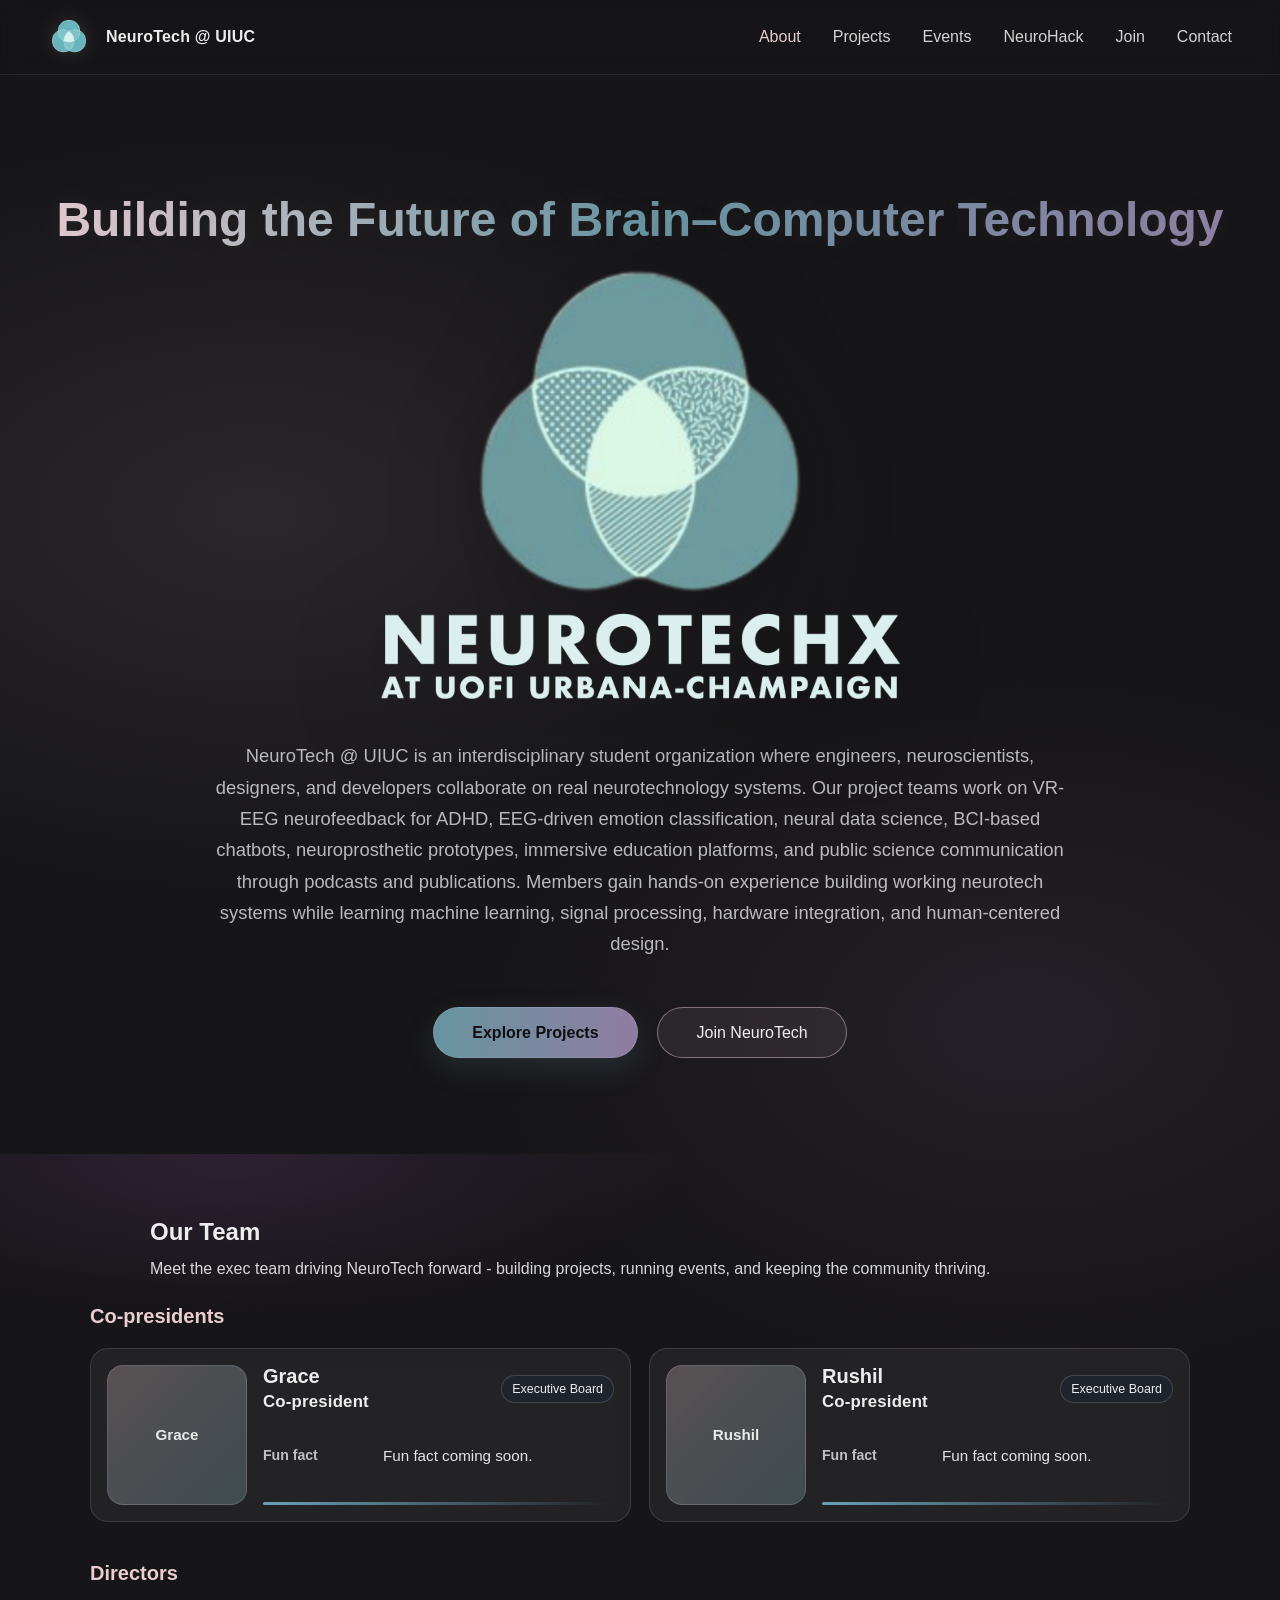
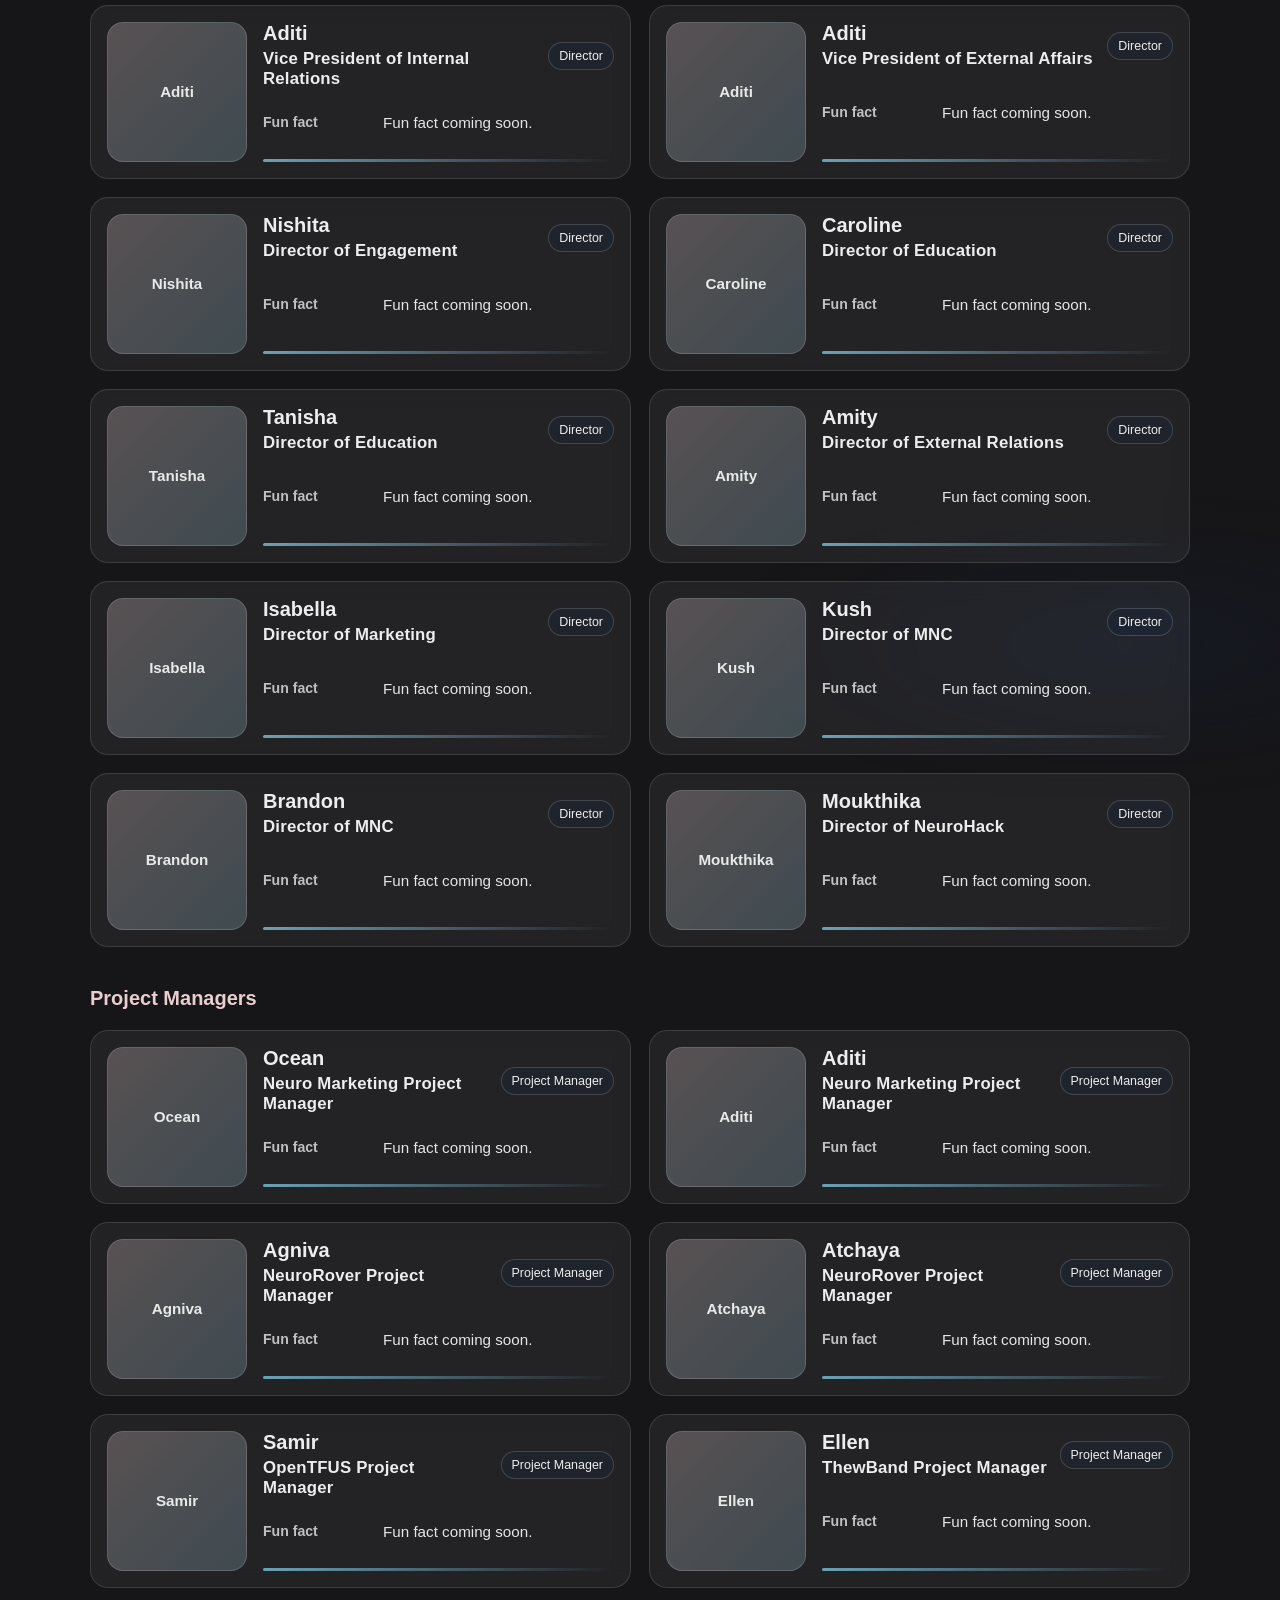
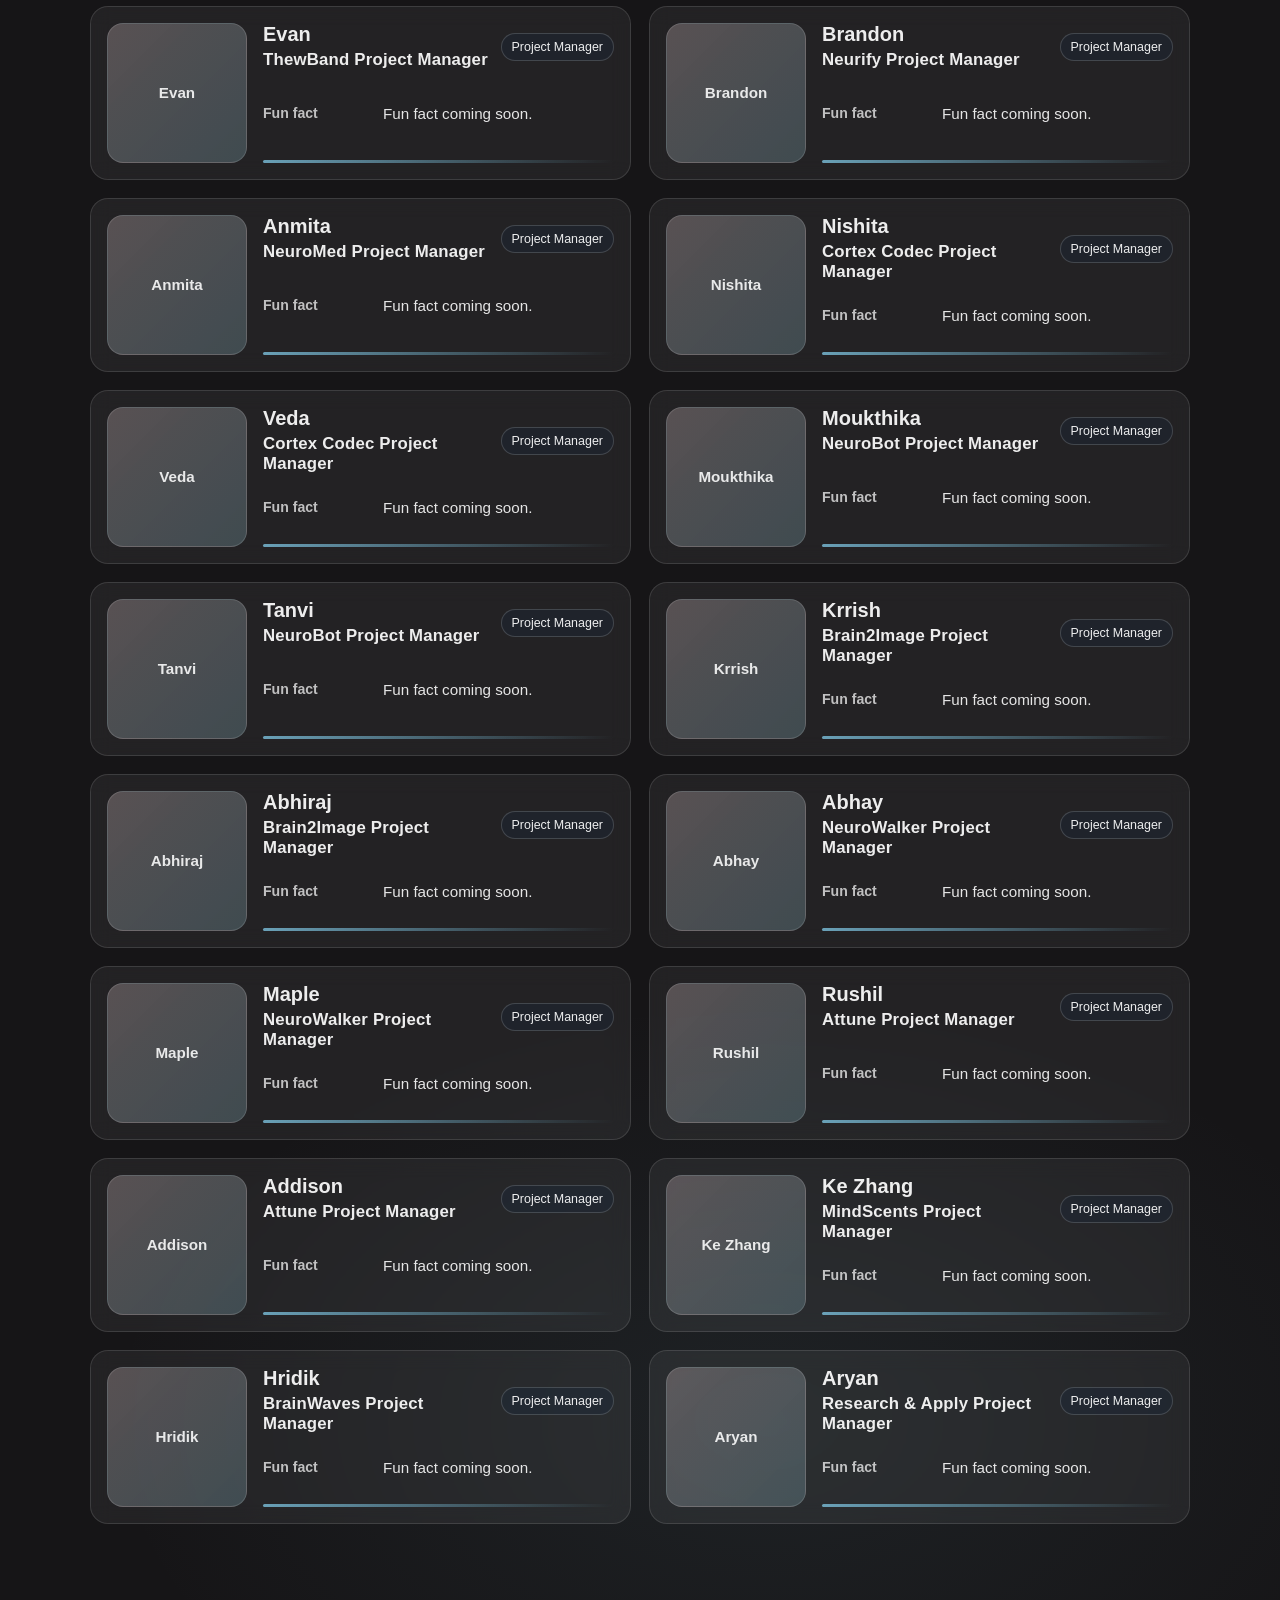
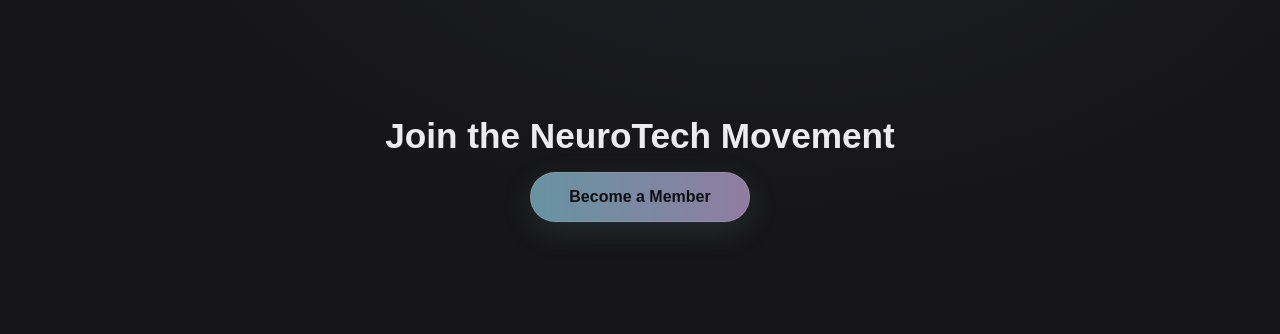
==== index.html @ f49595b4 "update website exec page and projects page" ====
<!DOCTYPE html>
<html lang="en">
<head>
  <meta charset="UTF-8">
  <title>NeuroTech UIUC</title>
  <meta name="viewport" content="width=device-width, initial-scale=1.0">
  <link rel="icon" href="assets/favicon.ico">
  <link rel="stylesheet" href="styles.css">
</head>

<body>

<!-- NAVBAR -->
<nav class="navbar">
  <div class="nav-left">
    <img src="assets/logo.png" class="logo" alt="NeuroTech Logo">
    <span class="nav-title">NeuroTech @ UIUC</span>
  </div>

  <ul class="nav-links">
    <li><a href="index.html" style="color:#ff552e;">About</a></li>
    <li><a href="projects.html">Projects</a></li>
    <li><a href="events.html">Events</a></li>
    <li><a href="mnc.html">NeuroHack</a></li>
    <li><a href="join.html">Join</a></li>
    <li><a href="contact.html">Contact</a></li>
  </ul>
</nav>

<main class="homepage">

  <!-- HERO -->
  <section class="hero-about">
    <h1>Building the Future of Brain–Computer Technology</h1>
    <img
      src="assets/neurotechx-logo-name.png"
      alt="NeuroTechX at UIUC Urbana-Champaign logo"
      class="hero-club-logo"
    >
    <div class="who-text wide">
      <p>
        NeuroTech @ UIUC is an interdisciplinary student organization where engineers, neuroscientists, designers, and
        developers collaborate on real neurotechnology systems. Our project teams work on VR-EEG neurofeedback for ADHD,
        EEG-driven emotion classification, neural data science, BCI-based chatbots, neuroprosthetic prototypes, immersive
        education platforms, and public science communication through podcasts and publications. Members gain hands-on
        experience building working neurotech systems while learning machine learning, signal processing, hardware
        integration, and human-centered design.
      </p>
    </div>
    <div class="hero-buttons">
      <a href="projects.html" class="btn-primary">Explore Projects</a>
      <a href="join.html" class="btn-outline">Join NeuroTech</a>
    </div>
  </section>


  <!-- OUR TEAM -->
  <section class="our-team" id="team">
    <div class="section-head">
      <h2>Our Team</h2>
      <p>
        Meet the exec team driving NeuroTech forward - building projects, running events, and keeping the community thriving.
      </p>
    </div>

    <div class="team-grid">
      <h3 class="team-group-title">Co-presidents</h3>

      <article class="team-card">
        <div class="team-photo team-photo--placeholder" aria-label="Grace photo placeholder"><span>Grace</span></div>
        <div class="team-info">
          <div class="team-top">
            <div>
              <p class="team-name">Grace</p>
              <h3 class="team-role">Co-president</h3>
            </div>
            <span class="team-badge">Executive Board</span>
          </div>
          <div class="team-meta">
            <div class="meta-row">
              <span class="meta-label">Fun fact</span>
              <span class="meta-value">Fun fact coming soon.</span>
            </div>
          </div>
          <div class="team-accent-line"></div>
        </div>
      </article>

      <article class="team-card">
        <div class="team-photo team-photo--placeholder" aria-label="Rushil photo placeholder"><span>Rushil</span></div>
        <div class="team-info">
          <div class="team-top">
            <div>
              <p class="team-name">Rushil</p>
              <h3 class="team-role">Co-president</h3>
            </div>
            <span class="team-badge">Executive Board</span>
          </div>
          <div class="team-meta">
            <div class="meta-row">
              <span class="meta-label">Fun fact</span>
              <span class="meta-value">Fun fact coming soon.</span>
            </div>
          </div>
          <div class="team-accent-line"></div>
        </div>
      </article>

      <h3 class="team-group-title">Directors</h3>

      <article class="team-card">
        <div class="team-photo team-photo--placeholder" aria-label="Aditi photo placeholder"><span>Aditi</span></div>
        <div class="team-info">
          <div class="team-top">
            <div>
              <p class="team-name">Aditi</p>
              <h3 class="team-role">Vice President of Internal Relations</h3>
            </div>
            <span class="team-badge">Director</span>
          </div>
          <div class="team-meta">
            <div class="meta-row">
              <span class="meta-label">Fun fact</span>
              <span class="meta-value">Fun fact coming soon.</span>
            </div>
          </div>
          <div class="team-accent-line"></div>
        </div>
      </article>

      <article class="team-card">
        <div class="team-photo team-photo--placeholder" aria-label="Aditi photo placeholder"><span>Aditi</span></div>
        <div class="team-info">
          <div class="team-top">
            <div>
              <p class="team-name">Aditi</p>
              <h3 class="team-role">Vice President of External Affairs</h3>
            </div>
            <span class="team-badge">Director</span>
          </div>
          <div class="team-meta">
            <div class="meta-row">
              <span class="meta-label">Fun fact</span>
              <span class="meta-value">Fun fact coming soon.</span>
            </div>
          </div>
          <div class="team-accent-line"></div>
        </div>
      </article>

      <article class="team-card">
        <div class="team-photo team-photo--placeholder" aria-label="Nishita photo placeholder"><span>Nishita</span></div>
        <div class="team-info">
          <div class="team-top">
            <div>
              <p class="team-name">Nishita</p>
              <h3 class="team-role">Director of Engagement</h3>
            </div>
            <span class="team-badge">Director</span>
          </div>
          <div class="team-meta">
            <div class="meta-row">
              <span class="meta-label">Fun fact</span>
              <span class="meta-value">Fun fact coming soon.</span>
            </div>
          </div>
          <div class="team-accent-line"></div>
        </div>
      </article>

      <article class="team-card">
        <div class="team-photo team-photo--placeholder" aria-label="Caroline photo placeholder"><span>Caroline</span></div>
        <div class="team-info">
          <div class="team-top">
            <div>
              <p class="team-name">Caroline</p>
              <h3 class="team-role">Director of Education</h3>
            </div>
            <span class="team-badge">Director</span>
          </div>
          <div class="team-meta">
            <div class="meta-row">
              <span class="meta-label">Fun fact</span>
              <span class="meta-value">Fun fact coming soon.</span>
            </div>
          </div>
          <div class="team-accent-line"></div>
        </div>
      </article>

      <article class="team-card">
        <div class="team-photo team-photo--placeholder" aria-label="Tanisha photo placeholder"><span>Tanisha</span></div>
        <div class="team-info">
          <div class="team-top">
            <div>
              <p class="team-name">Tanisha</p>
              <h3 class="team-role">Director of Education</h3>
            </div>
            <span class="team-badge">Director</span>
          </div>
          <div class="team-meta">
            <div class="meta-row">
              <span class="meta-label">Fun fact</span>
              <span class="meta-value">Fun fact coming soon.</span>
            </div>
          </div>
          <div class="team-accent-line"></div>
        </div>
      </article>

      <article class="team-card">
        <div class="team-photo team-photo--placeholder" aria-label="Amity photo placeholder"><span>Amity</span></div>
        <div class="team-info">
          <div class="team-top">
            <div>
              <p class="team-name">Amity</p>
              <h3 class="team-role">Director of External Relations</h3>
            </div>
            <span class="team-badge">Director</span>
          </div>
          <div class="team-meta">
            <div class="meta-row">
              <span class="meta-label">Fun fact</span>
              <span class="meta-value">Fun fact coming soon.</span>
            </div>
          </div>
          <div class="team-accent-line"></div>
        </div>
      </article>

      <article class="team-card">
        <div class="team-photo team-photo--placeholder" aria-label="Isabella photo placeholder"><span>Isabella</span></div>
        <div class="team-info">
          <div class="team-top">
            <div>
              <p class="team-name">Isabella</p>
              <h3 class="team-role">Director of Marketing</h3>
            </div>
            <span class="team-badge">Director</span>
          </div>
          <div class="team-meta">
            <div class="meta-row">
              <span class="meta-label">Fun fact</span>
              <span class="meta-value">Fun fact coming soon.</span>
            </div>
          </div>
          <div class="team-accent-line"></div>
        </div>
      </article>

      <article class="team-card">
        <div class="team-photo team-photo--placeholder" aria-label="Kush photo placeholder"><span>Kush</span></div>
        <div class="team-info">
          <div class="team-top">
            <div>
              <p class="team-name">Kush</p>
              <h3 class="team-role">Director of MNC</h3>
            </div>
            <span class="team-badge">Director</span>
          </div>
          <div class="team-meta">
            <div class="meta-row">
              <span class="meta-label">Fun fact</span>
              <span class="meta-value">Fun fact coming soon.</span>
            </div>
          </div>
          <div class="team-accent-line"></div>
        </div>
      </article>

      <article class="team-card">
        <div class="team-photo team-photo--placeholder" aria-label="Brandon photo placeholder"><span>Brandon</span></div>
        <div class="team-info">
          <div class="team-top">
            <div>
              <p class="team-name">Brandon</p>
              <h3 class="team-role">Director of MNC</h3>
            </div>
            <span class="team-badge">Director</span>
          </div>
          <div class="team-meta">
            <div class="meta-row">
              <span class="meta-label">Fun fact</span>
              <span class="meta-value">Fun fact coming soon.</span>
            </div>
          </div>
          <div class="team-accent-line"></div>
        </div>
      </article>

      <article class="team-card">
        <div class="team-photo team-photo--placeholder" aria-label="Moukthika photo placeholder"><span>Moukthika</span></div>
        <div class="team-info">
          <div class="team-top">
            <div>
              <p class="team-name">Moukthika</p>
              <h3 class="team-role">Director of NeuroHack</h3>
            </div>
            <span class="team-badge">Director</span>
          </div>
          <div class="team-meta">
            <div class="meta-row">
              <span class="meta-label">Fun fact</span>
              <span class="meta-value">Fun fact coming soon.</span>
            </div>
          </div>
          <div class="team-accent-line"></div>
        </div>
      </article>

      <h3 class="team-group-title">Project Managers</h3>

      <article class="team-card">
        <div class="team-photo team-photo--placeholder" aria-label="Ocean photo placeholder"><span>Ocean</span></div>
        <div class="team-info">
          <div class="team-top">
            <div><p class="team-name">Ocean</p><h3 class="team-role">Neuro Marketing Project Manager</h3></div>
            <span class="team-badge">Project Manager</span>
          </div>
          <div class="team-meta"><div class="meta-row"><span class="meta-label">Fun fact</span><span class="meta-value">Fun fact coming soon.</span></div></div>
          <div class="team-accent-line"></div>
        </div>
      </article>

      <article class="team-card">
        <div class="team-photo team-photo--placeholder" aria-label="Aditi photo placeholder"><span>Aditi</span></div>
        <div class="team-info">
          <div class="team-top">
            <div><p class="team-name">Aditi</p><h3 class="team-role">Neuro Marketing Project Manager</h3></div>
            <span class="team-badge">Project Manager</span>
          </div>
          <div class="team-meta"><div class="meta-row"><span class="meta-label">Fun fact</span><span class="meta-value">Fun fact coming soon.</span></div></div>
          <div class="team-accent-line"></div>
        </div>
      </article>

      <article class="team-card">
        <div class="team-photo team-photo--placeholder" aria-label="Agniva photo placeholder"><span>Agniva</span></div>
        <div class="team-info">
          <div class="team-top">
            <div><p class="team-name">Agniva</p><h3 class="team-role">NeuroRover Project Manager</h3></div>
            <span class="team-badge">Project Manager</span>
          </div>
          <div class="team-meta"><div class="meta-row"><span class="meta-label">Fun fact</span><span class="meta-value">Fun fact coming soon.</span></div></div>
          <div class="team-accent-line"></div>
        </div>
      </article>

      <article class="team-card">
        <div class="team-photo team-photo--placeholder" aria-label="Atchaya photo placeholder"><span>Atchaya</span></div>
        <div class="team-info">
          <div class="team-top">
            <div><p class="team-name">Atchaya</p><h3 class="team-role">NeuroRover Project Manager</h3></div>
            <span class="team-badge">Project Manager</span>
          </div>
          <div class="team-meta"><div class="meta-row"><span class="meta-label">Fun fact</span><span class="meta-value">Fun fact coming soon.</span></div></div>
          <div class="team-accent-line"></div>
        </div>
      </article>

      <article class="team-card">
        <div class="team-photo team-photo--placeholder" aria-label="Samir photo placeholder"><span>Samir</span></div>
        <div class="team-info">
          <div class="team-top">
            <div><p class="team-name">Samir</p><h3 class="team-role">OpenTFUS Project Manager</h3></div>
            <span class="team-badge">Project Manager</span>
          </div>
          <div class="team-meta"><div class="meta-row"><span class="meta-label">Fun fact</span><span class="meta-value">Fun fact coming soon.</span></div></div>
          <div class="team-accent-line"></div>
        </div>
      </article>

      <article class="team-card">
        <div class="team-photo team-photo--placeholder" aria-label="Ellen photo placeholder"><span>Ellen</span></div>
        <div class="team-info">
          <div class="team-top">
            <div><p class="team-name">Ellen</p><h3 class="team-role">ThewBand Project Manager</h3></div>
            <span class="team-badge">Project Manager</span>
          </div>
          <div class="team-meta"><div class="meta-row"><span class="meta-label">Fun fact</span><span class="meta-value">Fun fact coming soon.</span></div></div>
          <div class="team-accent-line"></div>
        </div>
      </article>

      <article class="team-card">
        <div class="team-photo team-photo--placeholder" aria-label="Evan photo placeholder"><span>Evan</span></div>
        <div class="team-info">
          <div class="team-top">
            <div><p class="team-name">Evan</p><h3 class="team-role">ThewBand Project Manager</h3></div>
            <span class="team-badge">Project Manager</span>
          </div>
          <div class="team-meta"><div class="meta-row"><span class="meta-label">Fun fact</span><span class="meta-value">Fun fact coming soon.</span></div></div>
          <div class="team-accent-line"></div>
        </div>
      </article>

      <article class="team-card">
        <div class="team-photo team-photo--placeholder" aria-label="Brandon photo placeholder"><span>Brandon</span></div>
        <div class="team-info">
          <div class="team-top">
            <div><p class="team-name">Brandon</p><h3 class="team-role">Neurify Project Manager</h3></div>
            <span class="team-badge">Project Manager</span>
          </div>
          <div class="team-meta"><div class="meta-row"><span class="meta-label">Fun fact</span><span class="meta-value">Fun fact coming soon.</span></div></div>
          <div class="team-accent-line"></div>
        </div>
      </article>

      <article class="team-card">
        <div class="team-photo team-photo--placeholder" aria-label="Anmita photo placeholder"><span>Anmita</span></div>
        <div class="team-info">
          <div class="team-top">
            <div><p class="team-name">Anmita</p><h3 class="team-role">NeuroMed Project Manager</h3></div>
            <span class="team-badge">Project Manager</span>
          </div>
          <div class="team-meta"><div class="meta-row"><span class="meta-label">Fun fact</span><span class="meta-value">Fun fact coming soon.</span></div></div>
          <div class="team-accent-line"></div>
        </div>
      </article>

      <article class="team-card">
        <div class="team-photo team-photo--placeholder" aria-label="Nishita photo placeholder"><span>Nishita</span></div>
        <div class="team-info">
          <div class="team-top">
            <div><p class="team-name">Nishita</p><h3 class="team-role">Cortex Codec Project Manager</h3></div>
            <span class="team-badge">Project Manager</span>
          </div>
          <div class="team-meta"><div class="meta-row"><span class="meta-label">Fun fact</span><span class="meta-value">Fun fact coming soon.</span></div></div>
          <div class="team-accent-line"></div>
        </div>
      </article>

      <article class="team-card">
        <div class="team-photo team-photo--placeholder" aria-label="Veda photo placeholder"><span>Veda</span></div>
        <div class="team-info">
          <div class="team-top">
            <div><p class="team-name">Veda</p><h3 class="team-role">Cortex Codec Project Manager</h3></div>
            <span class="team-badge">Project Manager</span>
          </div>
          <div class="team-meta"><div class="meta-row"><span class="meta-label">Fun fact</span><span class="meta-value">Fun fact coming soon.</span></div></div>
          <div class="team-accent-line"></div>
        </div>
      </article>

      <article class="team-card">
        <div class="team-photo team-photo--placeholder" aria-label="Moukthika photo placeholder"><span>Moukthika</span></div>
        <div class="team-info">
          <div class="team-top">
            <div><p class="team-name">Moukthika</p><h3 class="team-role">NeuroBot Project Manager</h3></div>
            <span class="team-badge">Project Manager</span>
          </div>
          <div class="team-meta"><div class="meta-row"><span class="meta-label">Fun fact</span><span class="meta-value">Fun fact coming soon.</span></div></div>
          <div class="team-accent-line"></div>
        </div>
      </article>

      <article class="team-card">
        <div class="team-photo team-photo--placeholder" aria-label="Tanvi photo placeholder"><span>Tanvi</span></div>
        <div class="team-info">
          <div class="team-top">
            <div><p class="team-name">Tanvi</p><h3 class="team-role">NeuroBot Project Manager</h3></div>
            <span class="team-badge">Project Manager</span>
          </div>
          <div class="team-meta"><div class="meta-row"><span class="meta-label">Fun fact</span><span class="meta-value">Fun fact coming soon.</span></div></div>
          <div class="team-accent-line"></div>
        </div>
      </article>

      <article class="team-card">
        <div class="team-photo team-photo--placeholder" aria-label="Krrish photo placeholder"><span>Krrish</span></div>
        <div class="team-info">
          <div class="team-top">
            <div><p class="team-name">Krrish</p><h3 class="team-role">Brain2Image Project Manager</h3></div>
            <span class="team-badge">Project Manager</span>
          </div>
          <div class="team-meta"><div class="meta-row"><span class="meta-label">Fun fact</span><span class="meta-value">Fun fact coming soon.</span></div></div>
          <div class="team-accent-line"></div>
        </div>
      </article>

      <article class="team-card">
        <div class="team-photo team-photo--placeholder" aria-label="Abhiraj photo placeholder"><span>Abhiraj</span></div>
        <div class="team-info">
          <div class="team-top">
            <div><p class="team-name">Abhiraj</p><h3 class="team-role">Brain2Image Project Manager</h3></div>
            <span class="team-badge">Project Manager</span>
          </div>
          <div class="team-meta"><div class="meta-row"><span class="meta-label">Fun fact</span><span class="meta-value">Fun fact coming soon.</span></div></div>
          <div class="team-accent-line"></div>
        </div>
      </article>

      <article class="team-card">
        <div class="team-photo team-photo--placeholder" aria-label="Abhay photo placeholder"><span>Abhay</span></div>
        <div class="team-info">
          <div class="team-top">
            <div><p class="team-name">Abhay</p><h3 class="team-role">NeuroWalker Project Manager</h3></div>
            <span class="team-badge">Project Manager</span>
          </div>
          <div class="team-meta"><div class="meta-row"><span class="meta-label">Fun fact</span><span class="meta-value">Fun fact coming soon.</span></div></div>
          <div class="team-accent-line"></div>
        </div>
      </article>

      <article class="team-card">
        <div class="team-photo team-photo--placeholder" aria-label="Maple photo placeholder"><span>Maple</span></div>
        <div class="team-info">
          <div class="team-top">
            <div><p class="team-name">Maple</p><h3 class="team-role">NeuroWalker Project Manager</h3></div>
            <span class="team-badge">Project Manager</span>
          </div>
          <div class="team-meta"><div class="meta-row"><span class="meta-label">Fun fact</span><span class="meta-value">Fun fact coming soon.</span></div></div>
          <div class="team-accent-line"></div>
        </div>
      </article>

      <article class="team-card">
        <div class="team-photo team-photo--placeholder" aria-label="Rushil photo placeholder"><span>Rushil</span></div>
        <div class="team-info">
          <div class="team-top">
            <div><p class="team-name">Rushil</p><h3 class="team-role">Attune Project Manager</h3></div>
            <span class="team-badge">Project Manager</span>
          </div>
          <div class="team-meta"><div class="meta-row"><span class="meta-label">Fun fact</span><span class="meta-value">Fun fact coming soon.</span></div></div>
          <div class="team-accent-line"></div>
        </div>
      </article>

      <article class="team-card">
        <div class="team-photo team-photo--placeholder" aria-label="Addison photo placeholder"><span>Addison</span></div>
        <div class="team-info">
          <div class="team-top">
            <div><p class="team-name">Addison</p><h3 class="team-role">Attune Project Manager</h3></div>
            <span class="team-badge">Project Manager</span>
          </div>
          <div class="team-meta"><div class="meta-row"><span class="meta-label">Fun fact</span><span class="meta-value">Fun fact coming soon.</span></div></div>
          <div class="team-accent-line"></div>
        </div>
      </article>

      <article class="team-card">
        <div class="team-photo team-photo--placeholder" aria-label="Ke Zhang photo placeholder"><span>Ke Zhang</span></div>
        <div class="team-info">
          <div class="team-top">
            <div><p class="team-name">Ke Zhang</p><h3 class="team-role">MindScents Project Manager</h3></div>
            <span class="team-badge">Project Manager</span>
          </div>
          <div class="team-meta"><div class="meta-row"><span class="meta-label">Fun fact</span><span class="meta-value">Fun fact coming soon.</span></div></div>
          <div class="team-accent-line"></div>
        </div>
      </article>

      <article class="team-card">
        <div class="team-photo team-photo--placeholder" aria-label="Hridik photo placeholder"><span>Hridik</span></div>
        <div class="team-info">
          <div class="team-top">
            <div><p class="team-name">Hridik</p><h3 class="team-role">BrainWaves Project Manager</h3></div>
            <span class="team-badge">Project Manager</span>
          </div>
          <div class="team-meta"><div class="meta-row"><span class="meta-label">Fun fact</span><span class="meta-value">Fun fact coming soon.</span></div></div>
          <div class="team-accent-line"></div>
        </div>
      </article>

      <article class="team-card">
        <div class="team-photo team-photo--placeholder" aria-label="Aryan photo placeholder"><span>Aryan</span></div>
        <div class="team-info">
          <div class="team-top">
            <div><p class="team-name">Aryan</p><h3 class="team-role">Research &amp; Apply Project Manager</h3></div>
            <span class="team-badge">Project Manager</span>
          </div>
          <div class="team-meta"><div class="meta-row"><span class="meta-label">Fun fact</span><span class="meta-value">Fun fact coming soon.</span></div></div>
          <div class="team-accent-line"></div>
        </div>
      </article>
    </div>
  </section>

  <!-- PREVIOUS TEAM SECTION -->
  <section class="our-team" hidden aria-hidden="true">
    <div class="section-head">
      <h2>Our Team</h2>
      <p>
        Meet the exec team driving NeuroTech forward - building projects, running events, and keeping the community thriving.
      </p>
    </div>

    <div class="team-grid">
      <h3 class="team-group-title">Co-presidents</h3>

      <article class="team-card">
        <div class="team-photo">
          <img src="assets/President.png" alt="Grace headshot">
        </div>
        <div class="team-info">
          <div class="team-top">
            <div>
              <p class="team-name">Grace</p>
              <h3 class="team-role">Co-president</h3>
            </div>
            <span class="team-badge">Executive Board</span>
          </div>
          <div class="team-meta">
            <div class="meta-row">
              <span class="meta-label">Fun fact</span>
              <span class="meta-value">Fun fact coming soon.</span>
            </div>
          </div>
          <div class="team-accent-line"></div>
        </div>
      </article>

      <article class="team-card">
        <div class="team-photo">
          <img src="assets/VicePres.png" alt="Rushil headshot">
        </div>
        <div class="team-info">
          <div class="team-top">
            <div>
              <p class="team-name">Rushil</p>
              <h3 class="team-role">Co-president</h3>
            </div>
            <span class="team-badge">Executive Board</span>
          </div>
          <div class="team-meta">
            <div class="meta-row">
              <span class="meta-label">Fun fact</span>
              <span class="meta-value">Fun fact coming soon.</span>
            </div>
          </div>
          <div class="team-accent-line"></div>
        </div>
      </article>

      <h3 class="team-group-title">Directors</h3>

      <article class="team-card">
        <div class="team-photo">
          <img src="assets/IntEngagement.png" alt="Aditi headshot">
        </div>
        <div class="team-info">
          <div class="team-top">
            <div>
              <p class="team-name">Aditi</p>
              <h3 class="team-role">Vice President of Internal Relations</h3>
            </div>
            <span class="team-badge">Director</span>
          </div>
          <div class="team-meta">
            <div class="meta-row">
              <span class="meta-label">Fun fact</span>
              <span class="meta-value">Fun fact coming soon.</span>
            </div>
          </div>
          <div class="team-accent-line"></div>
        </div>
      </article>

      <article class="team-card">
        <div class="team-photo">
          <img src="assets/IntEngagement_2.png" alt="Aditi headshot">
        </div>
        <div class="team-info">
          <div class="team-top">
            <div>
              <p class="team-name">Aditi</p>
              <h3 class="team-role">Vice President of External Affairs</h3>
            </div>
            <span class="team-badge">Director</span>
          </div>
          <div class="team-meta">
            <div class="meta-row">
              <span class="meta-label">Fun fact</span>
              <span class="meta-value">Fun fact coming soon.</span>
            </div>
          </div>
          <div class="team-accent-line"></div>
        </div>
      </article>

      <article class="team-card">
        <div class="team-photo">
          <img src="assets/DirectorOfOutreach.png" alt="Nishita headshot">
        </div>
        <div class="team-info">
          <div class="team-top">
            <div>
              <p class="team-name">Nishita</p>
              <h3 class="team-role">Director of Engagement</h3>
            </div>
            <span class="team-badge">Director</span>
          </div>
          <div class="team-meta">
            <div class="meta-row">
              <span class="meta-label">Fun fact</span>
              <span class="meta-value">Fun fact coming soon.</span>
            </div>
          </div>
          <div class="team-accent-line"></div>
        </div>
      </article>

      <article class="team-card">
        <div class="team-photo">
          <img src="assets/DirectorOfMarketing.png" alt="Caroline headshot">
        </div>
        <div class="team-info">
          <div class="team-top">
            <div>
              <p class="team-name">Caroline</p>
              <h3 class="team-role">Director of Education</h3>
            </div>
            <span class="team-badge">Director</span>
          </div>
          <div class="team-meta">
            <div class="meta-row">
              <span class="meta-label">Fun fact</span>
              <span class="meta-value">Fun fact coming soon.</span>
            </div>
          </div>
          <div class="team-accent-line"></div>
        </div>
      </article>

      <article class="team-card">
        <div class="team-photo">
          <img src="assets/NeuroTech_EXEC.JPG" alt="Tanisha headshot">
        </div>
        <div class="team-info">
          <div class="team-top">
            <div>
              <p class="team-name">Tanisha</p>
              <h3 class="team-role">Director of Education</h3>
            </div>
            <span class="team-badge">Director</span>
          </div>
          <div class="team-meta">
            <div class="meta-row">
              <span class="meta-label">Fun fact</span>
              <span class="meta-value">Fun fact coming soon.</span>
            </div>
          </div>
          <div class="team-accent-line"></div>
        </div>
      </article>

      <article class="team-card">
        <div class="team-photo">
          <img src="assets/NeuroTech_EXEC.JPG" alt="Amity headshot">
        </div>
        <div class="team-info">
          <div class="team-top">
            <div>
              <p class="team-name">Amity</p>
              <h3 class="team-role">Director of External Relations</h3>
            </div>
            <span class="team-badge">Director</span>
          </div>
          <div class="team-meta">
            <div class="meta-row">
              <span class="meta-label">Fun fact</span>
              <span class="meta-value">Fun fact coming soon.</span>
            </div>
          </div>
          <div class="team-accent-line"></div>
        </div>
      </article>

      <article class="team-card">
        <div class="team-photo">
          <img src="assets/marketing.JPG" alt="Isabella headshot">
        </div>
        <div class="team-info">
          <div class="team-top">
            <div>
              <p class="team-name">Isabella</p>
              <h3 class="team-role">Director of Marketing</h3>
            </div>
            <span class="team-badge">Director</span>
          </div>
          <div class="team-meta">
            <div class="meta-row">
              <span class="meta-label">Fun fact</span>
              <span class="meta-value">Fun fact coming soon.</span>
            </div>
          </div>
          <div class="team-accent-line"></div>
        </div>
      </article>

      <article class="team-card">
        <div class="team-photo">
          <img src="assets/NeuroTech_EXEC.JPG" alt="Kush headshot">
        </div>
        <div class="team-info">
          <div class="team-top">
            <div>
              <p class="team-name">Kush</p>
              <h3 class="team-role">Director of MNC</h3>
            </div>
            <span class="team-badge">Director</span>
          </div>
          <div class="team-meta">
            <div class="meta-row">
              <span class="meta-label">Fun fact</span>
              <span class="meta-value">Fun fact coming soon.</span>
            </div>
          </div>
          <div class="team-accent-line"></div>
        </div>
      </article>

      <article class="team-card">
        <div class="team-photo">
          <img src="assets/NeuroTech_EXEC.JPG" alt="Brandon headshot">
        </div>
        <div class="team-info">
          <div class="team-top">
            <div>
              <p class="team-name">Brandon</p>
              <h3 class="team-role">Director of MNC</h3>
            </div>
            <span class="team-badge">Director</span>
          </div>
          <div class="team-meta">
            <div class="meta-row">
              <span class="meta-label">Fun fact</span>
              <span class="meta-value">Fun fact coming soon.</span>
            </div>
          </div>
          <div class="team-accent-line"></div>
        </div>
      </article>

      <article class="team-card">
        <div class="team-photo">
          <img src="assets/Neurotech_All_PMs.JPG" alt="Moukthika headshot">
        </div>
        <div class="team-info">
          <div class="team-top">
            <div>
              <p class="team-name">Moukthika</p>
              <h3 class="team-role">Director of NeuroHack</h3>
            </div>
            <span class="team-badge">Director</span>
          </div>
          <div class="team-meta">
            <div class="meta-row">
              <span class="meta-label">Fun fact</span>
              <span class="meta-value">Fun fact coming soon.</span>
            </div>
          </div>
          <div class="team-accent-line"></div>
        </div>
      </article>
    </div>
  </section>

  <!-- PREVIOUS TEAM SECTION -->
  <section class="our-team" hidden aria-hidden="true">
    <div class="section-head">
      <h2>Our Team</h2>
      <p>
        Meet the exec team driving NeuroTech forward — building projects, running events, and keeping the community thriving.
      </p>
    </div>

    <div class="team-grid">

      <!-- President -->
      <article class="team-card">
        <div class="team-photo">
          <img src="assets/President.png" alt="President headshot placeholder">
        </div>
        <div class="team-info">
          <div class="team-top">
            <h3 class="team-role">President</h3>
            <span class="team-badge">Executive Board</span>
          </div>

          <div class="team-meta">
            <div class="meta-row">
              <span class="meta-label">Leads</span>
              <span class="meta-value">—</span>
            </div>
            <div class="meta-row">
              <span class="meta-label">Fun fact</span>
              <span class="meta-value">I am a taekwondo instructor!</span>
            </div>
          </div>

          <div class="team-accent-line"></div>
        </div>
      </article>

      <!-- VP External Affairs -->
      <article class="team-card">
        <div class="team-photo">
          <img src="assets/VicePres.png" alt="Vice President of External Affairs headshot placeholder">
        </div>
        <div class="team-info">
          <div class="team-top">
            <h3 class="team-role">Vice President of External Affairs</h3>
            <span class="team-badge">Executive Board</span>
          </div>

          <div class="team-meta">
            <div class="meta-row">
              <span class="meta-label">Leads</span>
              <span class="meta-value">BrainWaves Project Manager</span>
            </div>
            <div class="meta-row">
              <span class="meta-label">Fun fact</span>
              <span class="meta-value">Guaranteed to get lost, even with Google Maps open...</span>
            </div>
          </div>

          <div class="team-accent-line"></div>
        </div>
      </article>

      <!-- VP Internal Engagement (Cortex Codec Co-PM) -->
      <article class="team-card">
        <div class="team-photo">
          <img src="assets/IntEngagement.png" alt="Vice President of Internal Engagement headshot placeholder">
        </div>
        <div class="team-info">
          <div class="team-top">
            <h3 class="team-role">Vice President of Internal Engagement</h3>
            <span class="team-badge">Executive Board</span>
          </div>

          <div class="team-meta">
            <div class="meta-row">
              <span class="meta-label">Leads</span>
              <span class="meta-value">Cortex Codec Co-PM</span>
            </div>
            <div class="meta-row">
              <span class="meta-label">Fun fact</span>
              <span class="meta-value">Tanisha and I share the same birthday!</span>
            </div>
          </div>

          <div class="team-accent-line"></div>
        </div>
      </article>

      <!-- VP Internal Engagement (Neurify Co-PM) -->
      <article class="team-card">
        <div class="team-photo">
          <img src="assets/IntEngagement_2.png" alt="Vice President of Internal Engagement headshot placeholder">
        </div>
        <div class="team-info">
          <div class="team-top">
            <h3 class="team-role">Vice President of Internal Engagement</h3>
            <span class="team-badge">Executive Board</span>
          </div>

          <div class="team-meta">
            <div class="meta-row">
              <span class="meta-label">Leads</span>
              <span class="meta-value">Neurify Co-Project Manager</span>
            </div>
            <div class="meta-row">
              <span class="meta-label">Fun fact</span>
              <span class="meta-value">Our team slogan: “We know your music taste better than you”</span>
            </div>
            <div class="meta-row">
              <span class="meta-label">Theme song</span>
              <span class="meta-value">“Pink + White” by Frank Ocean</span>
            </div>
          </div>

          <div class="team-accent-line"></div>
        </div>
      </article>

      <!-- Director of Outreach & Finance -->
      <article class="team-card">
        <div class="team-photo">
          <img src="assets/DirectorOfOutreach.png" alt="Director of Outreach and Finance headshot placeholder">
        </div>
        <div class="team-info">
          <div class="team-top">
            <h3 class="team-role">Director of Outreach and Finance</h3>
            <span class="team-badge">Executive Board</span>
          </div>

          <div class="team-meta">
            <div class="meta-row">
              <span class="meta-label">Leads</span>
              <span class="meta-value">Attune CEO</span>
            </div>
            <div class="meta-row">
              <span class="meta-label">Mission</span>
              <span class="meta-value">Attune is bringing neurofeedback therapy for ADHD to patients’ homes.</span>
            </div>
          </div>

          <div class="team-accent-line"></div>
        </div>
      </article>

      <!-- Director of Marketing -->
      <article class="team-card">
        <div class="team-photo">
          <img src="assets/DirectorOfMarketing.png" alt="Director of Marketing headshot placeholder">
        </div>
        <div class="team-info">
          <div class="team-top">
            <h3 class="team-role">Director of Marketing</h3>
            <span class="team-badge">Executive Board</span>
          </div>

          <div class="team-meta">
            <div class="meta-row">
              <span class="meta-label">Leads</span>
              <span class="meta-value">Brainwaves Lead</span>
            </div>
            <div class="meta-row">
              <span class="meta-label">Fun fact</span>
              <span class="meta-value">I handle the NTX IG and Linkedin!! DM NTX for any General or technical questions and I will answer them or send you to a PM who can!!</span>
            </div>
          </div>

          <div class="team-accent-line"></div>
        </div>
      </article>

     <!----
      <article class="team-card team-card--placeholder">
        <div class="team-photo">
          <img src="assets/placeholder-1.png" alt="Project Manager placeholder">
        </div>
        <div class="team-info">
          <div class="team-top">
            <h3 class="team-role">Project Managers (Coming Soon)</h3>
            <span class="team-badge">Add PMs later</span>
          </div>

          <div class="team-meta">
            <div class="meta-row">
              <span class="meta-label">Note</span>
              <span class="meta-value">Once you collect PM photos + blurbs, duplicate a card and paste them in.</span>
            </div>
            <div class="meta-row">
              <span class="meta-label">Shoutout</span>
              <span class="meta-value">Web Master — (add name + role here)</span>
            </div>
          </div>

          <div class="team-accent-line"></div>
        </div>
      </article>
    -->
    </div>
  </section>



  <!-- CTA -->
  <section class="final-cta">
    <h2>Join the NeuroTech Movement</h2>
    <a href="join.html" class="btn-primary">Become a Member</a>
  </section>

</main>

<div id="floaty-layer"></div>

</body>
</html>
---- styles.css ----
/* =========================
   NeuroTech Theme (Palette)
   E9CDD1 / 8F7DA1 / 6794A1 / 4A6C69 / 161517
   ========================= */

   :root{
    --bg: #161517;
    --bg-2: #1b1a1d;
    --surface: rgba(255,255,255,.06);
    --surface-2: rgba(255,255,255,.10);
    --border: rgba(255,255,255,.14);
  
    --text: rgba(255,255,255,.92);
    --text-muted: rgba(255,255,255,.70);
  
    --rose: #E9CDD1;
    --lavender: #8F7DA1;
    --slate: #6794A1;
    --teal: #4A6C69;
  
    /* Accent system */
    --accent: var(--slate);
    --accent-2: var(--lavender);
    --accent-soft: rgba(103,148,161,.22);
    --accent-glow: rgba(103,148,161,.35);
  
    --radius-lg: 20px;
    --radius-md: 16px;
    --radius-sm: 12px;
  }
  
  *{margin:0;padding:0;box-sizing:border-box;}
  
  html{scroll-behavior:smooth;}
  body{
    font-family: Poppins, sans-serif;
    background:
      radial-gradient(1200px 700px at 20% 10%, rgba(221, 205, 233, 0.1), transparent 55%),
      radial-gradient(1000px 650px at 80% 20%, rgba(138, 114, 162, 0.12), transparent 55%),
      radial-gradient(1100px 700px at 60% 90%, rgba(103,148,161,.10), transparent 60%),
      var(--bg);
    color: var(--text);
    overflow-x:hidden;
  }
  
  /* ---------- Global links ---------- */
  a{color: var(--rose);}
  a:hover{color: rgba(205, 233, 233, 0.85);}
  
  /* ---------- Navbar ---------- */
  .navbar{
    position:fixed; top:0; left:0; width:100%;
    padding:1rem 3rem;
    display:flex; justify-content:space-between; align-items:center;
    background: rgba(22,21,23,.72);
    border-bottom: 1px solid rgba(255,255,255,.08);
    backdrop-filter: blur(10px);
    z-index:1000;
  }
  .nav-left{display:flex; align-items:center; gap:1rem;}
  .logo{width:42px;height:42px;object-fit:contain; filter: drop-shadow(0 0 10px rgba(233,205,209,.15));}
  .nav-title{font-weight:600; letter-spacing:.2px; color: var(--text);}
  .nav-links{list-style:none; display:flex; gap:2rem;}
  .nav-links a{
    text-decoration:none;
    color: rgba(255,255,255,.82);
    font-weight:500;
    position: relative;
    transition: color .2s ease, text-shadow .2s ease;
  }
  .nav-links a:hover{
    color: var(--rose);
    text-shadow: 0 0 12px rgba(233,205,209,.25);
  }
  .nav-links a[style*="color"]{
    /* If you have inline active styles, keep them but make them match theme */
    color: var(--rose) !important;
  }
  
  /* ---------- Hero / headers ---------- */
  .hero-about{
    min-height:100vh;
    padding-top:12rem;
    padding-bottom:6rem;
    text-align:center;
  }
  .hero-about h1{
    font-size:3rem;
    margin-bottom:1.4rem;
    background: linear-gradient(90deg, var(--rose), var(--accent), var(--accent-2));
    -webkit-background-clip:text;
    background-clip:text;
    -webkit-text-fill-color:transparent;
    text-shadow: 0 0 30px rgba(233,205,209,.08);
  }
  .hero-club-logo{
    display: block;
    width: min(520px, 78vw);
    height: auto;
    margin: 0 auto 2rem;
    filter: drop-shadow(0 18px 45px rgba(0,0,0,.28));
  }
  .hero-about p{
    max-width:850px;
    margin:0 auto;
    font-size:1.15rem;
    color: var(--text-muted);
  }
  
  /* ---------- Buttons ---------- */
  .hero-buttons{margin-top:3rem; display:flex; gap:1.2rem; justify-content:center; flex-wrap:wrap;}
  
  .btn-primary{
    background: linear-gradient(90deg, var(--accent), var(--accent-2));
    color: #0f0f12;
    font-weight:700;
    padding:.95rem 2.4rem;
    border-radius: 999px;
    text-decoration:none;
    border: 1px solid rgba(255,255,255,.10);
    box-shadow: 0 10px 30px rgba(103,148,161,.18);
    transition: transform .2s ease, box-shadow .2s ease, filter .2s ease;
  }
  .btn-primary:hover{
    transform: translateY(-2px);
    box-shadow: 0 14px 40px rgba(103,148,161,.26);
    filter: brightness(1.03);
  }
  
  .btn-outline{
    border: 1px solid rgba(233,205,209,.45);
    background: rgba(233,205,209,.08);
    color: var(--text);
    padding:.95rem 2.4rem;
    border-radius: 999px;
    text-decoration:none;
    transition: transform .2s ease, background .2s ease, border-color .2s ease;
  }
  .btn-outline:hover{
    transform: translateY(-2px);
    background: rgba(233,205,209,.14);
    border-color: rgba(233,205,209,.65);
  }
  
  /* ---------- Sections / cards ---------- */
  .who-we-are{
    padding:8rem 10%;
    display:grid; grid-template-columns:1fr 1fr;
    gap:4rem; align-items:center;
  }
  
  #brain-section{
    height:480px;
    position:relative;
    border-radius: var(--radius-lg);
    overflow:hidden;
    border: 1px solid rgba(255,255,255,.10);
    box-shadow: 0 20px 60px rgba(0,0,0,.35);
  }
  #brain-section iframe{width:100%; height:100%; border:none;}
  .brain-overlay{
    position:absolute; inset:0;
    display:flex; flex-direction:column;
    align-items:center; justify-content:center;
    background: linear-gradient(135deg, rgba(22,21,23,.78), rgba(22,21,23,.92));
    color: var(--rose);
    z-index:10;
    text-align:center;
    transition: opacity .4s ease;
  }
  .brain-overlay.hidden{opacity:0; pointer-events:none;}
  .click-to-start{color: var(--text-muted); margin-top:.5rem;}
  
  .who-text h2{
    font-size:2.2rem;
    margin-bottom:1rem;
    color: var(--text);
  }
  .who-text p{font-size:1.15rem; line-height:1.7; color: var(--text-muted);}
  
  .mnc-highlight{
    padding:8rem 10%;
    text-align:center;
    background:
      radial-gradient(800px 400px at 50% 10%, rgba(103,148,161,.12), transparent 60%),
      rgba(255,255,255,.03);
    border-top: 1px solid rgba(255,255,255,.06);
    border-bottom: 1px solid rgba(255,255,255,.06);
  }
  .mnc-highlight h2{font-size:2.2rem; margin-bottom:.8rem;}
  .mnc-highlight p{color: var(--text-muted); margin-bottom:2.5rem;}
  
  .nav-portal{
    padding:8rem 10%;
    text-align:center;
  }
  .portal-grid{
    margin-top:2.5rem;
    display:grid;
    grid-template-columns:repeat(auto-fit,minmax(220px,1fr));
    gap:2rem;
  }
  .portal-grid a{
    background: linear-gradient(135deg, rgba(255,255,255,.06), rgba(103,148,161,.08));
    padding:2rem;
    border-radius: var(--radius-md);
    text-decoration:none;
    color: var(--text);
    border: 1px solid rgba(255,255,255,.10);
    box-shadow: 0 12px 40px rgba(0,0,0,.25);
    transition: transform .25s ease, box-shadow .25s ease, border-color .25s ease;
  }
  .portal-grid a:hover{
    transform: translateY(-6px);
    box-shadow: 0 16px 55px rgba(0,0,0,.32);
    border-color: rgba(233,205,209,.28);
  }
  
  .final-cta{
    padding:8rem 10%;
    text-align:center;
  }
  .final-cta h2{font-size:2.2rem; margin-bottom:2rem;}
  
  /* ---------- Chat ---------- */
  #chat-container{
    max-width: 680px;
    margin: 3rem auto;
    display:flex;
    flex-direction:column;
    gap:1rem;
  }
  
  #chat{
    display:flex;
    flex-direction:column;
    gap:.75rem;
    max-height: 420px;
    overflow-y:auto;
    padding-right:.5rem;
  }
  
  .bot-message{
    align-self:flex-start;
    background: linear-gradient(135deg, rgba(255,255,255,.06), rgba(143,125,161,.10));
    border: 1px solid rgba(233,205,209,.22);
    padding: .9rem 1.2rem;
    border-radius: var(--radius-md);
    color: var(--text);
    max-width:85%;
    box-shadow: 0 10px 30px rgba(0,0,0,.25);
  }
  
  .user-message{
    align-self:flex-end;
    background: linear-gradient(90deg, var(--accent), var(--accent-2));
    color: #0f0f12;
    padding:.9rem 1.2rem;
    border-radius: var(--radius-md);
    max-width:85%;
    font-weight:600;
    box-shadow: 0 12px 35px rgba(103,148,161,.20);
  }
  
  #chat-input{
    display:flex;
    gap:.6rem;
  }
  
  #chat-input input{
    flex:1;
    padding:.85rem 1rem;
    border-radius: 999px;
    border: 1px solid rgba(255,255,255,.10);
    background: rgba(255,255,255,.06);
    color: var(--text);
    font-size:1rem;
  }
  #chat-input input::placeholder{color: rgba(255,255,255,.45);}
  #chat-input input:focus{
    outline: none;
    border-color: #8F7DA1(233,205,209,.35);
    box-shadow: 0 0 0 4px rgba(233,205,209,.10);
  }
  
  #chat-input button{
    padding:.8rem 1.4rem;
    border-radius: 999px;
    border: 1px solid rgba(255,255,255,.12);
    background: linear-gradient(90deg, var(--rose), var(--accent));
    color: #0f0f12;
    font-weight:800;
    cursor:pointer;
    transition: transform .2s ease, filter .2s ease;
  }
  #chat-input button:hover{transform: translateY(-2px); filter: brightness(1.03);}
  
  /* ---------- Responsive ---------- */
  @media(max-width:900px){
    .navbar{padding:1rem 1.2rem;}
    .nav-links{gap:1rem;}
    .who-we-are{grid-template-columns:1fr; padding-top:4rem;}
    .hero-about h1{font-size:2.2rem;}
    .hero-club-logo{width:min(360px, 82vw);}
    .hero-about p{font-size:1rem;}
  }
  /* =========================
   ABOUT PAGE: OUR TEAM
   ========================= */

:root{
  --illini-orange: var(--lavender);
  --illini-blue: #13294b;
  --card-bg: rgba(255,255,255,0.06);
  --card-border: rgba(255,255,255,0.12);
}

/* widen the who-we-are text since we removed the brain */
.who-we-are.no-brain {
  padding-top: 24px;
}
.who-we-are.no-brain .who-text.wide{
  max-width: 980px;
}

/* Our Team section shell */
.our-team{
  padding: 64px 18px;
  position: relative;
}

/* subtle Illini-ish glow (keeps it "on brand" without screaming orange) */
.our-team::before{
  content:"";
  position:absolute;
  inset: 0;
  pointer-events:none;
  background:
    radial-gradient(800px 280px at 18% 0%, rgba(163, 101, 191, 0.18), transparent 60%),
    radial-gradient(700px 260px at 88% 30%, rgba(19,41,75,0.22), transparent 60%);
  opacity: 0.9;
}

.our-team .section-head{
  position: relative;
  max-width: 980px;
  margin: 0 auto 24px auto;
}
.our-team .section-head h2{
  margin-bottom: 10px;
}
.our-team .section-head p{
  opacity: 0.9;
  line-height: 1.6;
}

/* grid */
.team-grid{
  position: relative;
  max-width: 1100px;
  margin: 0 auto;
  display: grid;
  grid-template-columns: repeat(12, 1fr);
  gap: 18px;
}

.team-group-title{
  grid-column: 1 / -1;
  margin: 22px 0 2px;
  color: var(--rose);
  font-size: 1.25rem;
  letter-spacing: 0;
  text-transform: none;
}

.team-group-title:first-child{
  margin-top: 0;
}

/* card */
.team-card{
  grid-column: span 6;
  display: grid;
  grid-template-columns: 140px 1fr;
  gap: 16px;

  padding: 16px;
  border-radius: 18px;
  background: var(--card-bg);
  border: 1px solid var(--card-border);
  backdrop-filter: blur(10px);

  transform: translateY(0);
  transition: transform 180ms ease, border-color 180ms ease, box-shadow 180ms ease;
}

.team-card:hover{
  transform: translateY(-4px);
  border-color: rgba(145, 124, 224, 0.35);
  box-shadow: 0 18px 40px rgba(0,0,0,0.22);
}

/* image */
.team-photo{
  width: 140px;
  height: 140px;
  border-radius: 16px;
  overflow: hidden;
  border: 1px solid rgba(255, 255, 255, 0.14);
  background:
    linear-gradient(135deg, rgba(233,205,209,0.22), rgba(103,148,161,0.28)),
    rgba(255,255,255,0.06);
  display: flex;
  align-items: center;
  justify-content: center;
  padding: 12px;
  text-align: center;
  color: rgba(255,255,255,0.88);
}
.team-photo img{
  width: 100%;
  height: 100%;
  object-fit: cover;
  display:block;
}

.team-photo--placeholder span{
  max-width: 100%;
  font-size: 0.95rem;
  font-weight: 700;
  line-height: 1.2;
  overflow-wrap: anywhere;
}

/* content */
.team-info{
  display:flex;
  flex-direction: column;
  justify-content: space-between;
  min-height: 140px;
}

.team-top{
  display:flex;
  align-items: center;
  justify-content: space-between;
  gap: 12px;
  margin-bottom: 10px;
}

.team-role{
  font-size: 1.05rem;
  margin: 0;
  letter-spacing: 0.2px;
}

.team-name{
  margin: 0 0 4px;
  color: var(--text);
  font-size: 1.25rem;
  font-weight: 700;
}

.team-badge{
  font-size: 0.78rem;
  padding: 6px 10px;
  border-radius: 999px;
  border: 1px solid rgba(255,255,255,0.16);
  background: rgba(19,41,75,0.22);
  color: rgba(255,255,255,0.92);
  white-space: nowrap;
}

/* key-value rows */
.team-meta{
  display:flex;
  flex-direction: column;
  gap: 8px;
  line-height: 1.45;
}

.meta-row{
  display:grid;
  grid-template-columns: 110px 1fr;
  gap: 10px;
}

.meta-label{
  opacity: 0.78;
  font-weight: 600;
  font-size: 0.88rem;
}

.meta-value{
  opacity: 0.96;
  font-size: 0.95rem;
}

/* orange accent line */
.team-accent-line{
  height: 3px;
  margin-top: 12px;
  border-radius: 999px;
  background: linear-gradient(90deg, rgba(118, 183, 209, 0.95), rgba(255,85,46,0.0));
  opacity: 0.9;
}

/* placeholder card (optional) */
.team-card--placeholder{
  border-style: dashed;
  opacity: 0.95;
}

/* responsive */
@media (max-width: 980px){
  .team-card{
    grid-column: span 12;
    grid-template-columns: 120px 1fr;
  }
  .team-photo{
    width: 120px;
    height: 120px;
  }
  .meta-row{
    grid-template-columns: 100px 1fr;
  }
}

@media (max-width: 520px){
  .team-card{
    grid-template-columns: 1fr;
  }
  .team-photo{
    width: 100%;
    height: 220px;
  }
  .team-top{
    align-items: flex-start;
    flex-direction: column;
  }
  .meta-row{
    grid-template-columns: 1fr;
  }
}
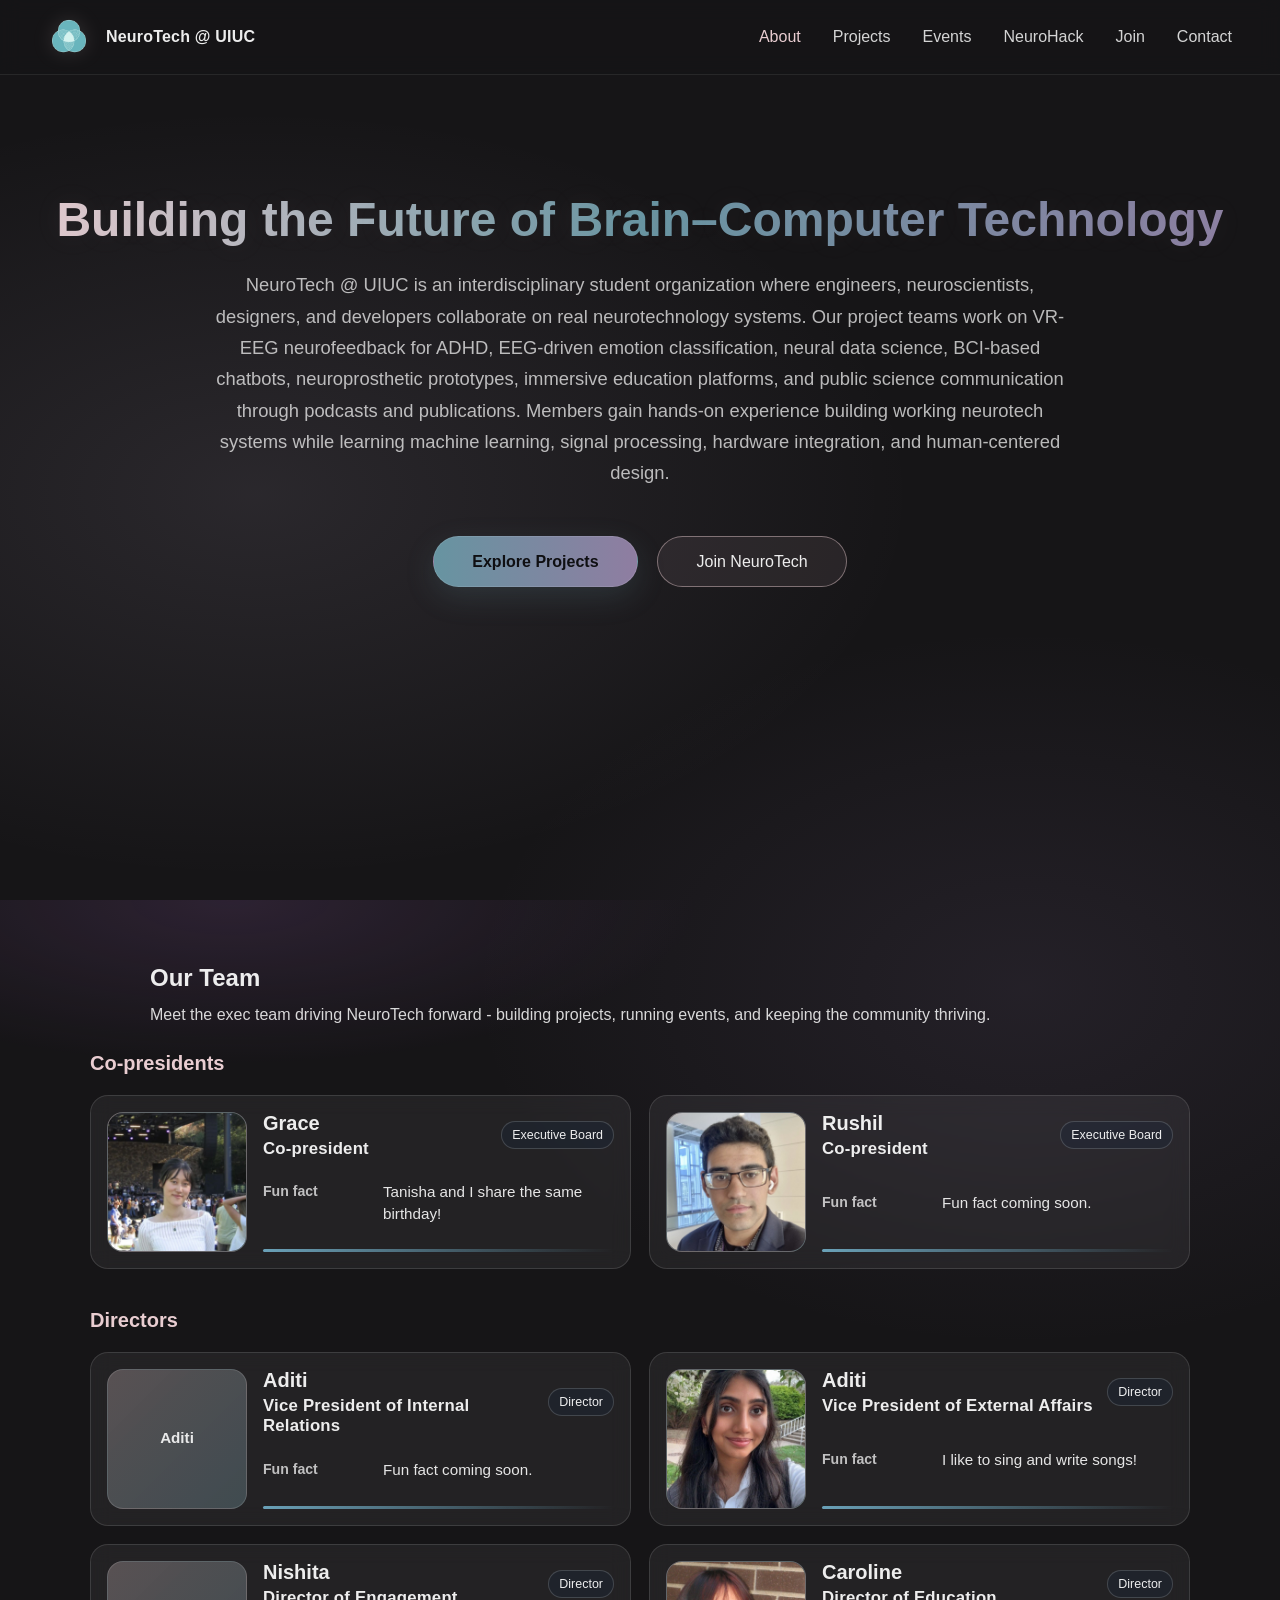
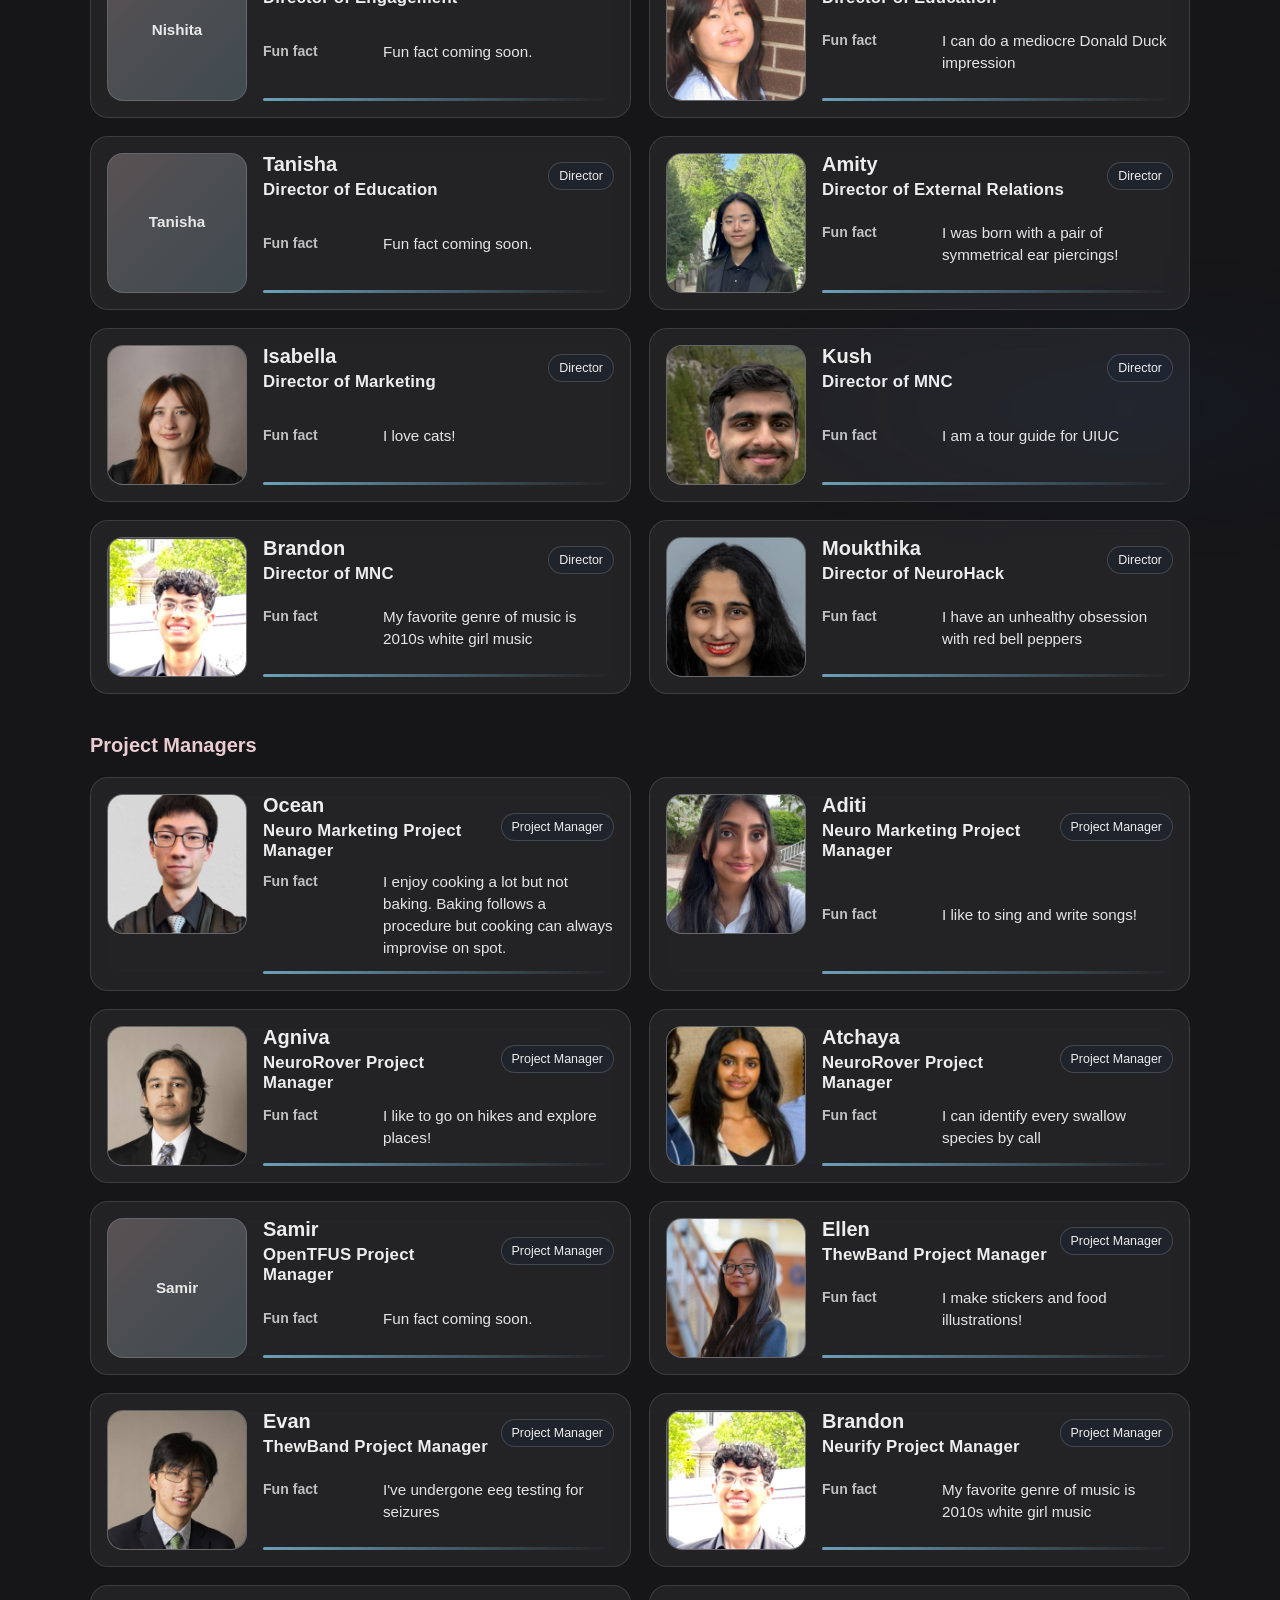
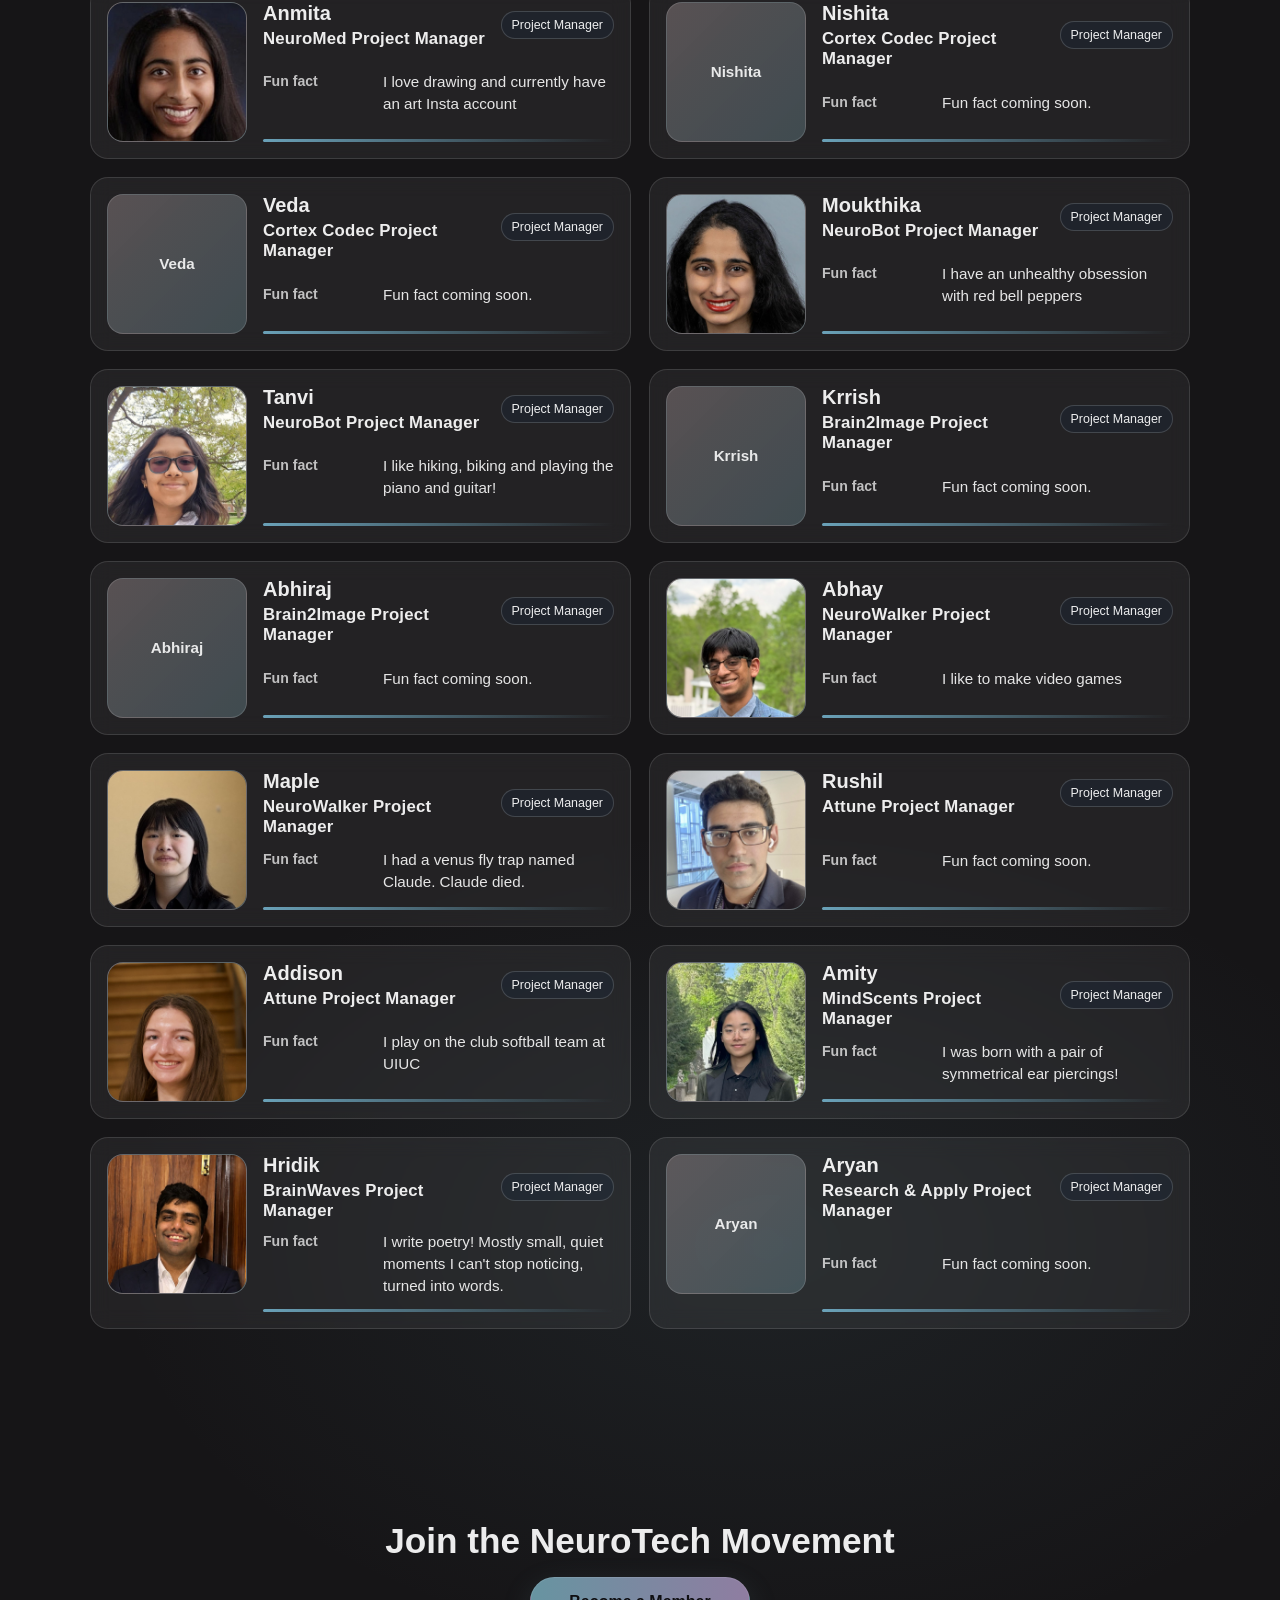
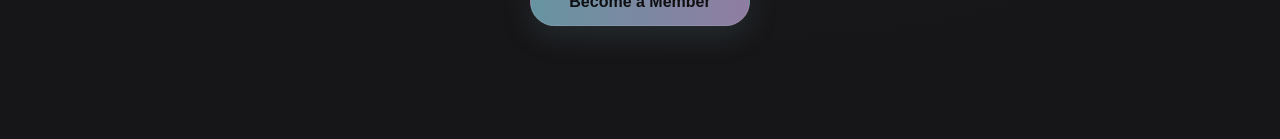
==== commit ef40a131: "Updated the front page information" ====
--- a/index.html
+++ b/index.html
@@ -32,11 +32,6 @@
   <!-- HERO -->
   <section class="hero-about">
     <h1>Building the Future of Brain–Computer Technology</h1>
-    <img
-      src="assets/neurotechx-logo-name.png"
-      alt="NeuroTechX at UIUC Urbana-Champaign logo"
-      class="hero-club-logo"
-    >
     <div class="who-text wide">
       <p>
         NeuroTech @ UIUC is an interdisciplinary student organization where engineers, neuroscientists, designers, and
@@ -67,7 +62,9 @@
       <h3 class="team-group-title">Co-presidents</h3>
 
       <article class="team-card">
-        <div class="team-photo team-photo--placeholder" aria-label="Grace photo placeholder"><span>Grace</span></div>
+        <div class="team-photo">
+          <img src="assets/team/grace.jpg" alt="Grace headshot">
+        </div>
         <div class="team-info">
           <div class="team-top">
             <div>
@@ -79,15 +76,17 @@
           <div class="team-meta">
             <div class="meta-row">
               <span class="meta-label">Fun fact</span>
-              <span class="meta-value">Fun fact coming soon.</span>
-            </div>
-          </div>
-          <div class="team-accent-line"></div>
-        </div>
-      </article>
-
-      <article class="team-card">
-        <div class="team-photo team-photo--placeholder" aria-label="Rushil photo placeholder"><span>Rushil</span></div>
+              <span class="meta-value">Tanisha and I share the same birthday!</span>
+            </div>
+          </div>
+          <div class="team-accent-line"></div>
+        </div>
+      </article>
+
+      <article class="team-card">
+        <div class="team-photo">
+          <img src="assets/team/rushil-shah.jpg" alt="Rushil Shah headshot">
+        </div>
         <div class="team-info">
           <div class="team-top">
             <div>
@@ -129,7 +128,9 @@
       </article>
 
       <article class="team-card">
-        <div class="team-photo team-photo--placeholder" aria-label="Aditi photo placeholder"><span>Aditi</span></div>
+        <div class="team-photo">
+          <img src="assets/team/aditi-cherukuri.jpg" alt="Aditi Cherukuri headshot">
+        </div>
         <div class="team-info">
           <div class="team-top">
             <div>
@@ -141,7 +142,7 @@
           <div class="team-meta">
             <div class="meta-row">
               <span class="meta-label">Fun fact</span>
-              <span class="meta-value">Fun fact coming soon.</span>
+              <span class="meta-value">I like to sing and write songs!</span>
             </div>
           </div>
           <div class="team-accent-line"></div>
@@ -169,7 +170,9 @@
       </article>
 
       <article class="team-card">
-        <div class="team-photo team-photo--placeholder" aria-label="Caroline photo placeholder"><span>Caroline</span></div>
+        <div class="team-photo">
+          <img src="assets/team/caroline-liu.jpg" alt="Caroline headshot">
+        </div>
         <div class="team-info">
           <div class="team-top">
             <div>
@@ -181,7 +184,7 @@
           <div class="team-meta">
             <div class="meta-row">
               <span class="meta-label">Fun fact</span>
-              <span class="meta-value">Fun fact coming soon.</span>
+              <span class="meta-value">I can do a mediocre Donald Duck impression</span>
             </div>
           </div>
           <div class="team-accent-line"></div>
@@ -209,7 +212,9 @@
       </article>
 
       <article class="team-card">
-        <div class="team-photo team-photo--placeholder" aria-label="Amity photo placeholder"><span>Amity</span></div>
+        <div class="team-photo">
+          <img src="assets/team/amity.jpg" alt="Amity headshot">
+        </div>
         <div class="team-info">
           <div class="team-top">
             <div>
@@ -221,15 +226,17 @@
           <div class="team-meta">
             <div class="meta-row">
               <span class="meta-label">Fun fact</span>
-              <span class="meta-value">Fun fact coming soon.</span>
-            </div>
-          </div>
-          <div class="team-accent-line"></div>
-        </div>
-      </article>
-
-      <article class="team-card">
-        <div class="team-photo team-photo--placeholder" aria-label="Isabella photo placeholder"><span>Isabella</span></div>
+              <span class="meta-value">I was born with a pair of symmetrical ear piercings!</span>
+            </div>
+          </div>
+          <div class="team-accent-line"></div>
+        </div>
+      </article>
+
+      <article class="team-card">
+        <div class="team-photo">
+          <img src="assets/team/isabella-m.jpg" alt="Isabella headshot">
+        </div>
         <div class="team-info">
           <div class="team-top">
             <div>
@@ -241,15 +248,17 @@
           <div class="team-meta">
             <div class="meta-row">
               <span class="meta-label">Fun fact</span>
-              <span class="meta-value">Fun fact coming soon.</span>
-            </div>
-          </div>
-          <div class="team-accent-line"></div>
-        </div>
-      </article>
-
-      <article class="team-card">
-        <div class="team-photo team-photo--placeholder" aria-label="Kush photo placeholder"><span>Kush</span></div>
+              <span class="meta-value">I love cats!</span>
+            </div>
+          </div>
+          <div class="team-accent-line"></div>
+        </div>
+      </article>
+
+      <article class="team-card">
+        <div class="team-photo">
+          <img src="assets/team/kush.jpg" alt="Kush headshot">
+        </div>
         <div class="team-info">
           <div class="team-top">
             <div>
@@ -261,15 +270,17 @@
           <div class="team-meta">
             <div class="meta-row">
               <span class="meta-label">Fun fact</span>
-              <span class="meta-value">Fun fact coming soon.</span>
-            </div>
-          </div>
-          <div class="team-accent-line"></div>
-        </div>
-      </article>
-
-      <article class="team-card">
-        <div class="team-photo team-photo--placeholder" aria-label="Brandon photo placeholder"><span>Brandon</span></div>
+              <span class="meta-value">I am a tour guide for UIUC</span>
+            </div>
+          </div>
+          <div class="team-accent-line"></div>
+        </div>
+      </article>
+
+      <article class="team-card">
+        <div class="team-photo">
+          <img src="assets/team/brandon-cardozo.jpg" alt="Brandon headshot">
+        </div>
         <div class="team-info">
           <div class="team-top">
             <div>
@@ -281,15 +292,17 @@
           <div class="team-meta">
             <div class="meta-row">
               <span class="meta-label">Fun fact</span>
-              <span class="meta-value">Fun fact coming soon.</span>
-            </div>
-          </div>
-          <div class="team-accent-line"></div>
-        </div>
-      </article>
-
-      <article class="team-card">
-        <div class="team-photo team-photo--placeholder" aria-label="Moukthika photo placeholder"><span>Moukthika</span></div>
+              <span class="meta-value">My favorite genre of music is 2010s white girl music</span>
+            </div>
+          </div>
+          <div class="team-accent-line"></div>
+        </div>
+      </article>
+
+      <article class="team-card">
+        <div class="team-photo">
+          <img src="assets/team/moukthika-nellutla.jpg" alt="Moukthika headshot">
+        </div>
         <div class="team-info">
           <div class="team-top">
             <div>
@@ -301,7 +314,7 @@
           <div class="team-meta">
             <div class="meta-row">
               <span class="meta-label">Fun fact</span>
-              <span class="meta-value">Fun fact coming soon.</span>
+              <span class="meta-value">I have an unhealthy obsession with red bell peppers</span>
             </div>
           </div>
           <div class="team-accent-line"></div>
@@ -311,22 +324,134 @@
       <h3 class="team-group-title">Project Managers</h3>
 
       <article class="team-card">
-        <div class="team-photo team-photo--placeholder" aria-label="Ocean photo placeholder"><span>Ocean</span></div>
+        <div class="team-photo">
+          <img src="assets/team/ocean-ng.jpg" alt="Ocean headshot">
+        </div>
         <div class="team-info">
           <div class="team-top">
             <div><p class="team-name">Ocean</p><h3 class="team-role">Neuro Marketing Project Manager</h3></div>
             <span class="team-badge">Project Manager</span>
           </div>
+          <div class="team-meta"><div class="meta-row"><span class="meta-label">Fun fact</span><span class="meta-value">I enjoy cooking a lot but not baking. Baking follows a procedure but cooking can always improvise on spot.</span></div></div>
+          <div class="team-accent-line"></div>
+        </div>
+      </article>
+
+      <article class="team-card">
+        <div class="team-photo">
+          <img src="assets/team/aditi-cherukuri.jpg" alt="Aditi Cherukuri headshot">
+        </div>
+        <div class="team-info">
+          <div class="team-top">
+            <div><p class="team-name">Aditi</p><h3 class="team-role">Neuro Marketing Project Manager</h3></div>
+            <span class="team-badge">Project Manager</span>
+          </div>
+          <div class="team-meta"><div class="meta-row"><span class="meta-label">Fun fact</span><span class="meta-value">I like to sing and write songs!</span></div></div>
+          <div class="team-accent-line"></div>
+        </div>
+      </article>
+
+      <article class="team-card">
+        <div class="team-photo">
+          <img src="assets/team/agniva-chaudhuri.jpg" alt="Agniva headshot">
+        </div>
+        <div class="team-info">
+          <div class="team-top">
+            <div><p class="team-name">Agniva</p><h3 class="team-role">NeuroRover Project Manager</h3></div>
+            <span class="team-badge">Project Manager</span>
+          </div>
+          <div class="team-meta"><div class="meta-row"><span class="meta-label">Fun fact</span><span class="meta-value">I like to go on hikes and explore places!</span></div></div>
+          <div class="team-accent-line"></div>
+        </div>
+      </article>
+
+      <article class="team-card">
+        <div class="team-photo">
+          <img src="assets/team/atchaya-muthupalaniappan.jpg" alt="Atchaya headshot">
+        </div>
+        <div class="team-info">
+          <div class="team-top">
+            <div><p class="team-name">Atchaya</p><h3 class="team-role">NeuroRover Project Manager</h3></div>
+            <span class="team-badge">Project Manager</span>
+          </div>
+          <div class="team-meta"><div class="meta-row"><span class="meta-label">Fun fact</span><span class="meta-value">I can identify every swallow species by call</span></div></div>
+          <div class="team-accent-line"></div>
+        </div>
+      </article>
+
+      <article class="team-card">
+        <div class="team-photo team-photo--placeholder" aria-label="Samir photo placeholder"><span>Samir</span></div>
+        <div class="team-info">
+          <div class="team-top">
+            <div><p class="team-name">Samir</p><h3 class="team-role">OpenTFUS Project Manager</h3></div>
+            <span class="team-badge">Project Manager</span>
+          </div>
           <div class="team-meta"><div class="meta-row"><span class="meta-label">Fun fact</span><span class="meta-value">Fun fact coming soon.</span></div></div>
           <div class="team-accent-line"></div>
         </div>
       </article>
 
       <article class="team-card">
-        <div class="team-photo team-photo--placeholder" aria-label="Aditi photo placeholder"><span>Aditi</span></div>
-        <div class="team-info">
-          <div class="team-top">
-            <div><p class="team-name">Aditi</p><h3 class="team-role">Neuro Marketing Project Manager</h3></div>
+        <div class="team-photo">
+          <img src="assets/team/ellen-hsuan.jpg" alt="Ellen headshot">
+        </div>
+        <div class="team-info">
+          <div class="team-top">
+            <div><p class="team-name">Ellen</p><h3 class="team-role">ThewBand Project Manager</h3></div>
+            <span class="team-badge">Project Manager</span>
+          </div>
+          <div class="team-meta"><div class="meta-row"><span class="meta-label">Fun fact</span><span class="meta-value">I make stickers and food illustrations!</span></div></div>
+          <div class="team-accent-line"></div>
+        </div>
+      </article>
+
+      <article class="team-card">
+        <div class="team-photo">
+          <img src="assets/team/evan-sun.jpg" alt="Evan headshot">
+        </div>
+        <div class="team-info">
+          <div class="team-top">
+            <div><p class="team-name">Evan</p><h3 class="team-role">ThewBand Project Manager</h3></div>
+            <span class="team-badge">Project Manager</span>
+          </div>
+          <div class="team-meta"><div class="meta-row"><span class="meta-label">Fun fact</span><span class="meta-value">I've undergone eeg testing for seizures</span></div></div>
+          <div class="team-accent-line"></div>
+        </div>
+      </article>
+
+      <article class="team-card">
+        <div class="team-photo">
+          <img src="assets/team/brandon-cardozo.jpg" alt="Brandon headshot">
+        </div>
+        <div class="team-info">
+          <div class="team-top">
+            <div><p class="team-name">Brandon</p><h3 class="team-role">Neurify Project Manager</h3></div>
+            <span class="team-badge">Project Manager</span>
+          </div>
+          <div class="team-meta"><div class="meta-row"><span class="meta-label">Fun fact</span><span class="meta-value">My favorite genre of music is 2010s white girl music</span></div></div>
+          <div class="team-accent-line"></div>
+        </div>
+      </article>
+
+      <article class="team-card">
+        <div class="team-photo">
+          <img src="assets/team/anmita-avirneni.jpg" alt="Anmita headshot">
+        </div>
+        <div class="team-info">
+          <div class="team-top">
+            <div><p class="team-name">Anmita</p><h3 class="team-role">NeuroMed Project Manager</h3></div>
+            <span class="team-badge">Project Manager</span>
+          </div>
+          <div class="team-meta"><div class="meta-row"><span class="meta-label">Fun fact</span><span class="meta-value">I love drawing and currently have an art Insta account</span></div></div>
+          <div class="team-accent-line"></div>
+        </div>
+      </article>
+
+      <article class="team-card">
+        <div class="team-photo team-photo--placeholder" aria-label="Nishita photo placeholder"><span>Nishita</span></div>
+        <div class="team-info">
+          <div class="team-top">
+            <div><p class="team-name">Nishita</p><h3 class="team-role">Cortex Codec Project Manager</h3></div>
             <span class="team-badge">Project Manager</span>
           </div>
           <div class="team-meta"><div class="meta-row"><span class="meta-label">Fun fact</span><span class="meta-value">Fun fact coming soon.</span></div></div>
@@ -335,10 +460,10 @@
       </article>
 
       <article class="team-card">
-        <div class="team-photo team-photo--placeholder" aria-label="Agniva photo placeholder"><span>Agniva</span></div>
-        <div class="team-info">
-          <div class="team-top">
-            <div><p class="team-name">Agniva</p><h3 class="team-role">NeuroRover Project Manager</h3></div>
+        <div class="team-photo team-photo--placeholder" aria-label="Veda photo placeholder"><span>Veda</span></div>
+        <div class="team-info">
+          <div class="team-top">
+            <div><p class="team-name">Veda</p><h3 class="team-role">Cortex Codec Project Manager</h3></div>
             <span class="team-badge">Project Manager</span>
           </div>
           <div class="team-meta"><div class="meta-row"><span class="meta-label">Fun fact</span><span class="meta-value">Fun fact coming soon.</span></div></div>
@@ -347,10 +472,38 @@
       </article>
 
       <article class="team-card">
-        <div class="team-photo team-photo--placeholder" aria-label="Atchaya photo placeholder"><span>Atchaya</span></div>
-        <div class="team-info">
-          <div class="team-top">
-            <div><p class="team-name">Atchaya</p><h3 class="team-role">NeuroRover Project Manager</h3></div>
+        <div class="team-photo">
+          <img src="assets/team/moukthika-nellutla.jpg" alt="Moukthika headshot">
+        </div>
+        <div class="team-info">
+          <div class="team-top">
+            <div><p class="team-name">Moukthika</p><h3 class="team-role">NeuroBot Project Manager</h3></div>
+            <span class="team-badge">Project Manager</span>
+          </div>
+          <div class="team-meta"><div class="meta-row"><span class="meta-label">Fun fact</span><span class="meta-value">I have an unhealthy obsession with red bell peppers</span></div></div>
+          <div class="team-accent-line"></div>
+        </div>
+      </article>
+
+      <article class="team-card">
+        <div class="team-photo">
+          <img src="assets/team/tanvi-kurundkar.jpg" alt="Tanvi headshot">
+        </div>
+        <div class="team-info">
+          <div class="team-top">
+            <div><p class="team-name">Tanvi</p><h3 class="team-role">NeuroBot Project Manager</h3></div>
+            <span class="team-badge">Project Manager</span>
+          </div>
+          <div class="team-meta"><div class="meta-row"><span class="meta-label">Fun fact</span><span class="meta-value">I like hiking, biking and playing the piano and guitar!</span></div></div>
+          <div class="team-accent-line"></div>
+        </div>
+      </article>
+
+      <article class="team-card">
+        <div class="team-photo team-photo--placeholder" aria-label="Krrish photo placeholder"><span>Krrish</span></div>
+        <div class="team-info">
+          <div class="team-top">
+            <div><p class="team-name">Krrish</p><h3 class="team-role">Brain2Image Project Manager</h3></div>
             <span class="team-badge">Project Manager</span>
           </div>
           <div class="team-meta"><div class="meta-row"><span class="meta-label">Fun fact</span><span class="meta-value">Fun fact coming soon.</span></div></div>
@@ -359,10 +512,10 @@
       </article>
 
       <article class="team-card">
-        <div class="team-photo team-photo--placeholder" aria-label="Samir photo placeholder"><span>Samir</span></div>
-        <div class="team-info">
-          <div class="team-top">
-            <div><p class="team-name">Samir</p><h3 class="team-role">OpenTFUS Project Manager</h3></div>
+        <div class="team-photo team-photo--placeholder" aria-label="Abhiraj photo placeholder"><span>Abhiraj</span></div>
+        <div class="team-info">
+          <div class="team-top">
+            <div><p class="team-name">Abhiraj</p><h3 class="team-role">Brain2Image Project Manager</h3></div>
             <span class="team-badge">Project Manager</span>
           </div>
           <div class="team-meta"><div class="meta-row"><span class="meta-label">Fun fact</span><span class="meta-value">Fun fact coming soon.</span></div></div>
@@ -371,10 +524,40 @@
       </article>
 
       <article class="team-card">
-        <div class="team-photo team-photo--placeholder" aria-label="Ellen photo placeholder"><span>Ellen</span></div>
-        <div class="team-info">
-          <div class="team-top">
-            <div><p class="team-name">Ellen</p><h3 class="team-role">ThewBand Project Manager</h3></div>
+        <div class="team-photo">
+          <img src="assets/team/abhay-nagaraj.jpg" alt="Abhay headshot">
+        </div>
+        <div class="team-info">
+          <div class="team-top">
+            <div><p class="team-name">Abhay</p><h3 class="team-role">NeuroWalker Project Manager</h3></div>
+            <span class="team-badge">Project Manager</span>
+          </div>
+          <div class="team-meta"><div class="meta-row"><span class="meta-label">Fun fact</span><span class="meta-value">I like to make video games</span></div></div>
+          <div class="team-accent-line"></div>
+        </div>
+      </article>
+
+      <article class="team-card">
+        <div class="team-photo">
+          <img src="assets/team/maple-fan.jpg" alt="Maple headshot">
+        </div>
+        <div class="team-info">
+          <div class="team-top">
+            <div><p class="team-name">Maple</p><h3 class="team-role">NeuroWalker Project Manager</h3></div>
+            <span class="team-badge">Project Manager</span>
+          </div>
+          <div class="team-meta"><div class="meta-row"><span class="meta-label">Fun fact</span><span class="meta-value">I had a venus fly trap named Claude. Claude died.</span></div></div>
+          <div class="team-accent-line"></div>
+        </div>
+      </article>
+
+      <article class="team-card">
+        <div class="team-photo">
+          <img src="assets/team/rushil-shah.jpg" alt="Rushil Shah headshot">
+        </div>
+        <div class="team-info">
+          <div class="team-top">
+            <div><p class="team-name">Rushil</p><h3 class="team-role">Attune Project Manager</h3></div>
             <span class="team-badge">Project Manager</span>
           </div>
           <div class="team-meta"><div class="meta-row"><span class="meta-label">Fun fact</span><span class="meta-value">Fun fact coming soon.</span></div></div>
@@ -383,676 +566,58 @@
       </article>
 
       <article class="team-card">
-        <div class="team-photo team-photo--placeholder" aria-label="Evan photo placeholder"><span>Evan</span></div>
-        <div class="team-info">
-          <div class="team-top">
-            <div><p class="team-name">Evan</p><h3 class="team-role">ThewBand Project Manager</h3></div>
+        <div class="team-photo">
+          <img src="assets/team/addison-torgerson.jpg" alt="Addison headshot">
+        </div>
+        <div class="team-info">
+          <div class="team-top">
+            <div><p class="team-name">Addison</p><h3 class="team-role">Attune Project Manager</h3></div>
+            <span class="team-badge">Project Manager</span>
+          </div>
+          <div class="team-meta"><div class="meta-row"><span class="meta-label">Fun fact</span><span class="meta-value">I play on the club softball team at UIUC</span></div></div>
+          <div class="team-accent-line"></div>
+        </div>
+      </article>
+
+      <article class="team-card">
+        <div class="team-photo">
+          <img src="assets/team/amity.jpg" alt="Amity headshot">
+        </div>
+        <div class="team-info">
+          <div class="team-top">
+            <div><p class="team-name">Amity</p><h3 class="team-role">MindScents Project Manager</h3></div>
+            <span class="team-badge">Project Manager</span>
+          </div>
+          <div class="team-meta"><div class="meta-row"><span class="meta-label">Fun fact</span><span class="meta-value">I was born with a pair of symmetrical ear piercings!</span></div></div>
+          <div class="team-accent-line"></div>
+        </div>
+      </article>
+
+      <article class="team-card">
+        <div class="team-photo">
+          <img src="assets/team/hridik-hingorani.jpg" alt="Hridik headshot">
+        </div>
+        <div class="team-info">
+          <div class="team-top">
+            <div><p class="team-name">Hridik</p><h3 class="team-role">BrainWaves Project Manager</h3></div>
+            <span class="team-badge">Project Manager</span>
+          </div>
+          <div class="team-meta"><div class="meta-row"><span class="meta-label">Fun fact</span><span class="meta-value">I write poetry! Mostly small, quiet moments I can't stop noticing, turned into words.</span></div></div>
+          <div class="team-accent-line"></div>
+        </div>
+      </article>
+
+      <article class="team-card">
+        <div class="team-photo team-photo--placeholder" aria-label="Aryan photo placeholder"><span>Aryan</span></div>
+        <div class="team-info">
+          <div class="team-top">
+            <div><p class="team-name">Aryan</p><h3 class="team-role">Research &amp; Apply Project Manager</h3></div>
             <span class="team-badge">Project Manager</span>
           </div>
           <div class="team-meta"><div class="meta-row"><span class="meta-label">Fun fact</span><span class="meta-value">Fun fact coming soon.</span></div></div>
           <div class="team-accent-line"></div>
         </div>
       </article>
-
-      <article class="team-card">
-        <div class="team-photo team-photo--placeholder" aria-label="Brandon photo placeholder"><span>Brandon</span></div>
-        <div class="team-info">
-          <div class="team-top">
-            <div><p class="team-name">Brandon</p><h3 class="team-role">Neurify Project Manager</h3></div>
-            <span class="team-badge">Project Manager</span>
-          </div>
-          <div class="team-meta"><div class="meta-row"><span class="meta-label">Fun fact</span><span class="meta-value">Fun fact coming soon.</span></div></div>
-          <div class="team-accent-line"></div>
-        </div>
-      </article>
-
-      <article class="team-card">
-        <div class="team-photo team-photo--placeholder" aria-label="Anmita photo placeholder"><span>Anmita</span></div>
-        <div class="team-info">
-          <div class="team-top">
-            <div><p class="team-name">Anmita</p><h3 class="team-role">NeuroMed Project Manager</h3></div>
-            <span class="team-badge">Project Manager</span>
-          </div>
-          <div class="team-meta"><div class="meta-row"><span class="meta-label">Fun fact</span><span class="meta-value">Fun fact coming soon.</span></div></div>
-          <div class="team-accent-line"></div>
-        </div>
-      </article>
-
-      <article class="team-card">
-        <div class="team-photo team-photo--placeholder" aria-label="Nishita photo placeholder"><span>Nishita</span></div>
-        <div class="team-info">
-          <div class="team-top">
-            <div><p class="team-name">Nishita</p><h3 class="team-role">Cortex Codec Project Manager</h3></div>
-            <span class="team-badge">Project Manager</span>
-          </div>
-          <div class="team-meta"><div class="meta-row"><span class="meta-label">Fun fact</span><span class="meta-value">Fun fact coming soon.</span></div></div>
-          <div class="team-accent-line"></div>
-        </div>
-      </article>
-
-      <article class="team-card">
-        <div class="team-photo team-photo--placeholder" aria-label="Veda photo placeholder"><span>Veda</span></div>
-        <div class="team-info">
-          <div class="team-top">
-            <div><p class="team-name">Veda</p><h3 class="team-role">Cortex Codec Project Manager</h3></div>
-            <span class="team-badge">Project Manager</span>
-          </div>
-          <div class="team-meta"><div class="meta-row"><span class="meta-label">Fun fact</span><span class="meta-value">Fun fact coming soon.</span></div></div>
-          <div class="team-accent-line"></div>
-        </div>
-      </article>
-
-      <article class="team-card">
-        <div class="team-photo team-photo--placeholder" aria-label="Moukthika photo placeholder"><span>Moukthika</span></div>
-        <div class="team-info">
-          <div class="team-top">
-            <div><p class="team-name">Moukthika</p><h3 class="team-role">NeuroBot Project Manager</h3></div>
-            <span class="team-badge">Project Manager</span>
-          </div>
-          <div class="team-meta"><div class="meta-row"><span class="meta-label">Fun fact</span><span class="meta-value">Fun fact coming soon.</span></div></div>
-          <div class="team-accent-line"></div>
-        </div>
-      </article>
-
-      <article class="team-card">
-        <div class="team-photo team-photo--placeholder" aria-label="Tanvi photo placeholder"><span>Tanvi</span></div>
-        <div class="team-info">
-          <div class="team-top">
-            <div><p class="team-name">Tanvi</p><h3 class="team-role">NeuroBot Project Manager</h3></div>
-            <span class="team-badge">Project Manager</span>
-          </div>
-          <div class="team-meta"><div class="meta-row"><span class="meta-label">Fun fact</span><span class="meta-value">Fun fact coming soon.</span></div></div>
-          <div class="team-accent-line"></div>
-        </div>
-      </article>
-
-      <article class="team-card">
-        <div class="team-photo team-photo--placeholder" aria-label="Krrish photo placeholder"><span>Krrish</span></div>
-        <div class="team-info">
-          <div class="team-top">
-            <div><p class="team-name">Krrish</p><h3 class="team-role">Brain2Image Project Manager</h3></div>
-            <span class="team-badge">Project Manager</span>
-          </div>
-          <div class="team-meta"><div class="meta-row"><span class="meta-label">Fun fact</span><span class="meta-value">Fun fact coming soon.</span></div></div>
-          <div class="team-accent-line"></div>
-        </div>
-      </article>
-
-      <article class="team-card">
-        <div class="team-photo team-photo--placeholder" aria-label="Abhiraj photo placeholder"><span>Abhiraj</span></div>
-        <div class="team-info">
-          <div class="team-top">
-            <div><p class="team-name">Abhiraj</p><h3 class="team-role">Brain2Image Project Manager</h3></div>
-            <span class="team-badge">Project Manager</span>
-          </div>
-          <div class="team-meta"><div class="meta-row"><span class="meta-label">Fun fact</span><span class="meta-value">Fun fact coming soon.</span></div></div>
-          <div class="team-accent-line"></div>
-        </div>
-      </article>
-
-      <article class="team-card">
-        <div class="team-photo team-photo--placeholder" aria-label="Abhay photo placeholder"><span>Abhay</span></div>
-        <div class="team-info">
-          <div class="team-top">
-            <div><p class="team-name">Abhay</p><h3 class="team-role">NeuroWalker Project Manager</h3></div>
-            <span class="team-badge">Project Manager</span>
-          </div>
-          <div class="team-meta"><div class="meta-row"><span class="meta-label">Fun fact</span><span class="meta-value">Fun fact coming soon.</span></div></div>
-          <div class="team-accent-line"></div>
-        </div>
-      </article>
-
-      <article class="team-card">
-        <div class="team-photo team-photo--placeholder" aria-label="Maple photo placeholder"><span>Maple</span></div>
-        <div class="team-info">
-          <div class="team-top">
-            <div><p class="team-name">Maple</p><h3 class="team-role">NeuroWalker Project Manager</h3></div>
-            <span class="team-badge">Project Manager</span>
-          </div>
-          <div class="team-meta"><div class="meta-row"><span class="meta-label">Fun fact</span><span class="meta-value">Fun fact coming soon.</span></div></div>
-          <div class="team-accent-line"></div>
-        </div>
-      </article>
-
-      <article class="team-card">
-        <div class="team-photo team-photo--placeholder" aria-label="Rushil photo placeholder"><span>Rushil</span></div>
-        <div class="team-info">
-          <div class="team-top">
-            <div><p class="team-name">Rushil</p><h3 class="team-role">Attune Project Manager</h3></div>
-            <span class="team-badge">Project Manager</span>
-          </div>
-          <div class="team-meta"><div class="meta-row"><span class="meta-label">Fun fact</span><span class="meta-value">Fun fact coming soon.</span></div></div>
-          <div class="team-accent-line"></div>
-        </div>
-      </article>
-
-      <article class="team-card">
-        <div class="team-photo team-photo--placeholder" aria-label="Addison photo placeholder"><span>Addison</span></div>
-        <div class="team-info">
-          <div class="team-top">
-            <div><p class="team-name">Addison</p><h3 class="team-role">Attune Project Manager</h3></div>
-            <span class="team-badge">Project Manager</span>
-          </div>
-          <div class="team-meta"><div class="meta-row"><span class="meta-label">Fun fact</span><span class="meta-value">Fun fact coming soon.</span></div></div>
-          <div class="team-accent-line"></div>
-        </div>
-      </article>
-
-      <article class="team-card">
-        <div class="team-photo team-photo--placeholder" aria-label="Ke Zhang photo placeholder"><span>Ke Zhang</span></div>
-        <div class="team-info">
-          <div class="team-top">
-            <div><p class="team-name">Ke Zhang</p><h3 class="team-role">MindScents Project Manager</h3></div>
-            <span class="team-badge">Project Manager</span>
-          </div>
-          <div class="team-meta"><div class="meta-row"><span class="meta-label">Fun fact</span><span class="meta-value">Fun fact coming soon.</span></div></div>
-          <div class="team-accent-line"></div>
-        </div>
-      </article>
-
-      <article class="team-card">
-        <div class="team-photo team-photo--placeholder" aria-label="Hridik photo placeholder"><span>Hridik</span></div>
-        <div class="team-info">
-          <div class="team-top">
-            <div><p class="team-name">Hridik</p><h3 class="team-role">BrainWaves Project Manager</h3></div>
-            <span class="team-badge">Project Manager</span>
-          </div>
-          <div class="team-meta"><div class="meta-row"><span class="meta-label">Fun fact</span><span class="meta-value">Fun fact coming soon.</span></div></div>
-          <div class="team-accent-line"></div>
-        </div>
-      </article>
-
-      <article class="team-card">
-        <div class="team-photo team-photo--placeholder" aria-label="Aryan photo placeholder"><span>Aryan</span></div>
-        <div class="team-info">
-          <div class="team-top">
-            <div><p class="team-name">Aryan</p><h3 class="team-role">Research &amp; Apply Project Manager</h3></div>
-            <span class="team-badge">Project Manager</span>
-          </div>
-          <div class="team-meta"><div class="meta-row"><span class="meta-label">Fun fact</span><span class="meta-value">Fun fact coming soon.</span></div></div>
-          <div class="team-accent-line"></div>
-        </div>
-      </article>
-    </div>
-  </section>
-
-  <!-- PREVIOUS TEAM SECTION -->
-  <section class="our-team" hidden aria-hidden="true">
-    <div class="section-head">
-      <h2>Our Team</h2>
-      <p>
-        Meet the exec team driving NeuroTech forward - building projects, running events, and keeping the community thriving.
-      </p>
-    </div>
-
-    <div class="team-grid">
-      <h3 class="team-group-title">Co-presidents</h3>
-
-      <article class="team-card">
-        <div class="team-photo">
-          <img src="assets/President.png" alt="Grace headshot">
-        </div>
-        <div class="team-info">
-          <div class="team-top">
-            <div>
-              <p class="team-name">Grace</p>
-              <h3 class="team-role">Co-president</h3>
-            </div>
-            <span class="team-badge">Executive Board</span>
-          </div>
-          <div class="team-meta">
-            <div class="meta-row">
-              <span class="meta-label">Fun fact</span>
-              <span class="meta-value">Fun fact coming soon.</span>
-            </div>
-          </div>
-          <div class="team-accent-line"></div>
-        </div>
-      </article>
-
-      <article class="team-card">
-        <div class="team-photo">
-          <img src="assets/VicePres.png" alt="Rushil headshot">
-        </div>
-        <div class="team-info">
-          <div class="team-top">
-            <div>
-              <p class="team-name">Rushil</p>
-              <h3 class="team-role">Co-president</h3>
-            </div>
-            <span class="team-badge">Executive Board</span>
-          </div>
-          <div class="team-meta">
-            <div class="meta-row">
-              <span class="meta-label">Fun fact</span>
-              <span class="meta-value">Fun fact coming soon.</span>
-            </div>
-          </div>
-          <div class="team-accent-line"></div>
-        </div>
-      </article>
-
-      <h3 class="team-group-title">Directors</h3>
-
-      <article class="team-card">
-        <div class="team-photo">
-          <img src="assets/IntEngagement.png" alt="Aditi headshot">
-        </div>
-        <div class="team-info">
-          <div class="team-top">
-            <div>
-              <p class="team-name">Aditi</p>
-              <h3 class="team-role">Vice President of Internal Relations</h3>
-            </div>
-            <span class="team-badge">Director</span>
-          </div>
-          <div class="team-meta">
-            <div class="meta-row">
-              <span class="meta-label">Fun fact</span>
-              <span class="meta-value">Fun fact coming soon.</span>
-            </div>
-          </div>
-          <div class="team-accent-line"></div>
-        </div>
-      </article>
-
-      <article class="team-card">
-        <div class="team-photo">
-          <img src="assets/IntEngagement_2.png" alt="Aditi headshot">
-        </div>
-        <div class="team-info">
-          <div class="team-top">
-            <div>
-              <p class="team-name">Aditi</p>
-              <h3 class="team-role">Vice President of External Affairs</h3>
-            </div>
-            <span class="team-badge">Director</span>
-          </div>
-          <div class="team-meta">
-            <div class="meta-row">
-              <span class="meta-label">Fun fact</span>
-              <span class="meta-value">Fun fact coming soon.</span>
-            </div>
-          </div>
-          <div class="team-accent-line"></div>
-        </div>
-      </article>
-
-      <article class="team-card">
-        <div class="team-photo">
-          <img src="assets/DirectorOfOutreach.png" alt="Nishita headshot">
-        </div>
-        <div class="team-info">
-          <div class="team-top">
-            <div>
-              <p class="team-name">Nishita</p>
-              <h3 class="team-role">Director of Engagement</h3>
-            </div>
-            <span class="team-badge">Director</span>
-          </div>
-          <div class="team-meta">
-            <div class="meta-row">
-              <span class="meta-label">Fun fact</span>
-              <span class="meta-value">Fun fact coming soon.</span>
-            </div>
-          </div>
-          <div class="team-accent-line"></div>
-        </div>
-      </article>
-
-      <article class="team-card">
-        <div class="team-photo">
-          <img src="assets/DirectorOfMarketing.png" alt="Caroline headshot">
-        </div>
-        <div class="team-info">
-          <div class="team-top">
-            <div>
-              <p class="team-name">Caroline</p>
-              <h3 class="team-role">Director of Education</h3>
-            </div>
-            <span class="team-badge">Director</span>
-          </div>
-          <div class="team-meta">
-            <div class="meta-row">
-              <span class="meta-label">Fun fact</span>
-              <span class="meta-value">Fun fact coming soon.</span>
-            </div>
-          </div>
-          <div class="team-accent-line"></div>
-        </div>
-      </article>
-
-      <article class="team-card">
-        <div class="team-photo">
-          <img src="assets/NeuroTech_EXEC.JPG" alt="Tanisha headshot">
-        </div>
-        <div class="team-info">
-          <div class="team-top">
-            <div>
-              <p class="team-name">Tanisha</p>
-              <h3 class="team-role">Director of Education</h3>
-            </div>
-            <span class="team-badge">Director</span>
-          </div>
-          <div class="team-meta">
-            <div class="meta-row">
-              <span class="meta-label">Fun fact</span>
-              <span class="meta-value">Fun fact coming soon.</span>
-            </div>
-          </div>
-          <div class="team-accent-line"></div>
-        </div>
-      </article>
-
-      <article class="team-card">
-        <div class="team-photo">
-          <img src="assets/NeuroTech_EXEC.JPG" alt="Amity headshot">
-        </div>
-        <div class="team-info">
-          <div class="team-top">
-            <div>
-              <p class="team-name">Amity</p>
-              <h3 class="team-role">Director of External Relations</h3>
-            </div>
-            <span class="team-badge">Director</span>
-          </div>
-          <div class="team-meta">
-            <div class="meta-row">
-              <span class="meta-label">Fun fact</span>
-              <span class="meta-value">Fun fact coming soon.</span>
-            </div>
-          </div>
-          <div class="team-accent-line"></div>
-        </div>
-      </article>
-
-      <article class="team-card">
-        <div class="team-photo">
-          <img src="assets/marketing.JPG" alt="Isabella headshot">
-        </div>
-        <div class="team-info">
-          <div class="team-top">
-            <div>
-              <p class="team-name">Isabella</p>
-              <h3 class="team-role">Director of Marketing</h3>
-            </div>
-            <span class="team-badge">Director</span>
-          </div>
-          <div class="team-meta">
-            <div class="meta-row">
-              <span class="meta-label">Fun fact</span>
-              <span class="meta-value">Fun fact coming soon.</span>
-            </div>
-          </div>
-          <div class="team-accent-line"></div>
-        </div>
-      </article>
-
-      <article class="team-card">
-        <div class="team-photo">
-          <img src="assets/NeuroTech_EXEC.JPG" alt="Kush headshot">
-        </div>
-        <div class="team-info">
-          <div class="team-top">
-            <div>
-              <p class="team-name">Kush</p>
-              <h3 class="team-role">Director of MNC</h3>
-            </div>
-            <span class="team-badge">Director</span>
-          </div>
-          <div class="team-meta">
-            <div class="meta-row">
-              <span class="meta-label">Fun fact</span>
-              <span class="meta-value">Fun fact coming soon.</span>
-            </div>
-          </div>
-          <div class="team-accent-line"></div>
-        </div>
-      </article>
-
-      <article class="team-card">
-        <div class="team-photo">
-          <img src="assets/NeuroTech_EXEC.JPG" alt="Brandon headshot">
-        </div>
-        <div class="team-info">
-          <div class="team-top">
-            <div>
-              <p class="team-name">Brandon</p>
-              <h3 class="team-role">Director of MNC</h3>
-            </div>
-            <span class="team-badge">Director</span>
-          </div>
-          <div class="team-meta">
-            <div class="meta-row">
-              <span class="meta-label">Fun fact</span>
-              <span class="meta-value">Fun fact coming soon.</span>
-            </div>
-          </div>
-          <div class="team-accent-line"></div>
-        </div>
-      </article>
-
-      <article class="team-card">
-        <div class="team-photo">
-          <img src="assets/Neurotech_All_PMs.JPG" alt="Moukthika headshot">
-        </div>
-        <div class="team-info">
-          <div class="team-top">
-            <div>
-              <p class="team-name">Moukthika</p>
-              <h3 class="team-role">Director of NeuroHack</h3>
-            </div>
-            <span class="team-badge">Director</span>
-          </div>
-          <div class="team-meta">
-            <div class="meta-row">
-              <span class="meta-label">Fun fact</span>
-              <span class="meta-value">Fun fact coming soon.</span>
-            </div>
-          </div>
-          <div class="team-accent-line"></div>
-        </div>
-      </article>
-    </div>
-  </section>
-
-  <!-- PREVIOUS TEAM SECTION -->
-  <section class="our-team" hidden aria-hidden="true">
-    <div class="section-head">
-      <h2>Our Team</h2>
-      <p>
-        Meet the exec team driving NeuroTech forward — building projects, running events, and keeping the community thriving.
-      </p>
-    </div>
-
-    <div class="team-grid">
-
-      <!-- President -->
-      <article class="team-card">
-        <div class="team-photo">
-          <img src="assets/President.png" alt="President headshot placeholder">
-        </div>
-        <div class="team-info">
-          <div class="team-top">
-            <h3 class="team-role">President</h3>
-            <span class="team-badge">Executive Board</span>
-          </div>
-
-          <div class="team-meta">
-            <div class="meta-row">
-              <span class="meta-label">Leads</span>
-              <span class="meta-value">—</span>
-            </div>
-            <div class="meta-row">
-              <span class="meta-label">Fun fact</span>
-              <span class="meta-value">I am a taekwondo instructor!</span>
-            </div>
-          </div>
-
-          <div class="team-accent-line"></div>
-        </div>
-      </article>
-
-      <!-- VP External Affairs -->
-      <article class="team-card">
-        <div class="team-photo">
-          <img src="assets/VicePres.png" alt="Vice President of External Affairs headshot placeholder">
-        </div>
-        <div class="team-info">
-          <div class="team-top">
-            <h3 class="team-role">Vice President of External Affairs</h3>
-            <span class="team-badge">Executive Board</span>
-          </div>
-
-          <div class="team-meta">
-            <div class="meta-row">
-              <span class="meta-label">Leads</span>
-              <span class="meta-value">BrainWaves Project Manager</span>
-            </div>
-            <div class="meta-row">
-              <span class="meta-label">Fun fact</span>
-              <span class="meta-value">Guaranteed to get lost, even with Google Maps open...</span>
-            </div>
-          </div>
-
-          <div class="team-accent-line"></div>
-        </div>
-      </article>
-
-      <!-- VP Internal Engagement (Cortex Codec Co-PM) -->
-      <article class="team-card">
-        <div class="team-photo">
-          <img src="assets/IntEngagement.png" alt="Vice President of Internal Engagement headshot placeholder">
-        </div>
-        <div class="team-info">
-          <div class="team-top">
-            <h3 class="team-role">Vice President of Internal Engagement</h3>
-            <span class="team-badge">Executive Board</span>
-          </div>
-
-          <div class="team-meta">
-            <div class="meta-row">
-              <span class="meta-label">Leads</span>
-              <span class="meta-value">Cortex Codec Co-PM</span>
-            </div>
-            <div class="meta-row">
-              <span class="meta-label">Fun fact</span>
-              <span class="meta-value">Tanisha and I share the same birthday!</span>
-            </div>
-          </div>
-
-          <div class="team-accent-line"></div>
-        </div>
-      </article>
-
-      <!-- VP Internal Engagement (Neurify Co-PM) -->
-      <article class="team-card">
-        <div class="team-photo">
-          <img src="assets/IntEngagement_2.png" alt="Vice President of Internal Engagement headshot placeholder">
-        </div>
-        <div class="team-info">
-          <div class="team-top">
-            <h3 class="team-role">Vice President of Internal Engagement</h3>
-            <span class="team-badge">Executive Board</span>
-          </div>
-
-          <div class="team-meta">
-            <div class="meta-row">
-              <span class="meta-label">Leads</span>
-              <span class="meta-value">Neurify Co-Project Manager</span>
-            </div>
-            <div class="meta-row">
-              <span class="meta-label">Fun fact</span>
-              <span class="meta-value">Our team slogan: “We know your music taste better than you”</span>
-            </div>
-            <div class="meta-row">
-              <span class="meta-label">Theme song</span>
-              <span class="meta-value">“Pink + White” by Frank Ocean</span>
-            </div>
-          </div>
-
-          <div class="team-accent-line"></div>
-        </div>
-      </article>
-
-      <!-- Director of Outreach & Finance -->
-      <article class="team-card">
-        <div class="team-photo">
-          <img src="assets/DirectorOfOutreach.png" alt="Director of Outreach and Finance headshot placeholder">
-        </div>
-        <div class="team-info">
-          <div class="team-top">
-            <h3 class="team-role">Director of Outreach and Finance</h3>
-            <span class="team-badge">Executive Board</span>
-          </div>
-
-          <div class="team-meta">
-            <div class="meta-row">
-              <span class="meta-label">Leads</span>
-              <span class="meta-value">Attune CEO</span>
-            </div>
-            <div class="meta-row">
-              <span class="meta-label">Mission</span>
-              <span class="meta-value">Attune is bringing neurofeedback therapy for ADHD to patients’ homes.</span>
-            </div>
-          </div>
-
-          <div class="team-accent-line"></div>
-        </div>
-      </article>
-
-      <!-- Director of Marketing -->
-      <article class="team-card">
-        <div class="team-photo">
-          <img src="assets/DirectorOfMarketing.png" alt="Director of Marketing headshot placeholder">
-        </div>
-        <div class="team-info">
-          <div class="team-top">
-            <h3 class="team-role">Director of Marketing</h3>
-            <span class="team-badge">Executive Board</span>
-          </div>
-
-          <div class="team-meta">
-            <div class="meta-row">
-              <span class="meta-label">Leads</span>
-              <span class="meta-value">Brainwaves Lead</span>
-            </div>
-            <div class="meta-row">
-              <span class="meta-label">Fun fact</span>
-              <span class="meta-value">I handle the NTX IG and Linkedin!! DM NTX for any General or technical questions and I will answer them or send you to a PM who can!!</span>
-            </div>
-          </div>
-
-          <div class="team-accent-line"></div>
-        </div>
-      </article>
-
-     <!----
-      <article class="team-card team-card--placeholder">
-        <div class="team-photo">
-          <img src="assets/placeholder-1.png" alt="Project Manager placeholder">
-        </div>
-        <div class="team-info">
-          <div class="team-top">
-            <h3 class="team-role">Project Managers (Coming Soon)</h3>
-            <span class="team-badge">Add PMs later</span>
-          </div>
-
-          <div class="team-meta">
-            <div class="meta-row">
-              <span class="meta-label">Note</span>
-              <span class="meta-value">Once you collect PM photos + blurbs, duplicate a card and paste them in.</span>
-            </div>
-            <div class="meta-row">
-              <span class="meta-label">Shoutout</span>
-              <span class="meta-value">Web Master — (add name + role here)</span>
-            </div>
-          </div>
-
-          <div class="team-accent-line"></div>
-        </div>
-      </article>
-    -->
     </div>
   </section>
 
--- a/styles.css
+++ b/styles.css
@@ -93,13 +93,6 @@
     -webkit-text-fill-color:transparent;
     text-shadow: 0 0 30px rgba(233,205,209,.08);
   }
-  .hero-club-logo{
-    display: block;
-    width: min(520px, 78vw);
-    height: auto;
-    margin: 0 auto 2rem;
-    filter: drop-shadow(0 18px 45px rgba(0,0,0,.28));
-  }
   .hero-about p{
     max-width:850px;
     margin:0 auto;
@@ -301,7 +294,6 @@
     .nav-links{gap:1rem;}
     .who-we-are{grid-template-columns:1fr; padding-top:4rem;}
     .hero-about h1{font-size:2.2rem;}
-    .hero-club-logo{width:min(360px, 82vw);}
     .hero-about p{font-size:1rem;}
   }
   /* =========================
@@ -413,7 +405,6 @@
   display: flex;
   align-items: center;
   justify-content: center;
-  padding: 12px;
   text-align: center;
   color: rgba(255,255,255,0.88);
 }
@@ -422,6 +413,10 @@
   height: 100%;
   object-fit: cover;
   display:block;
+}
+
+.team-photo--placeholder{
+  padding: 12px;
 }
 
 .team-photo--placeholder span{
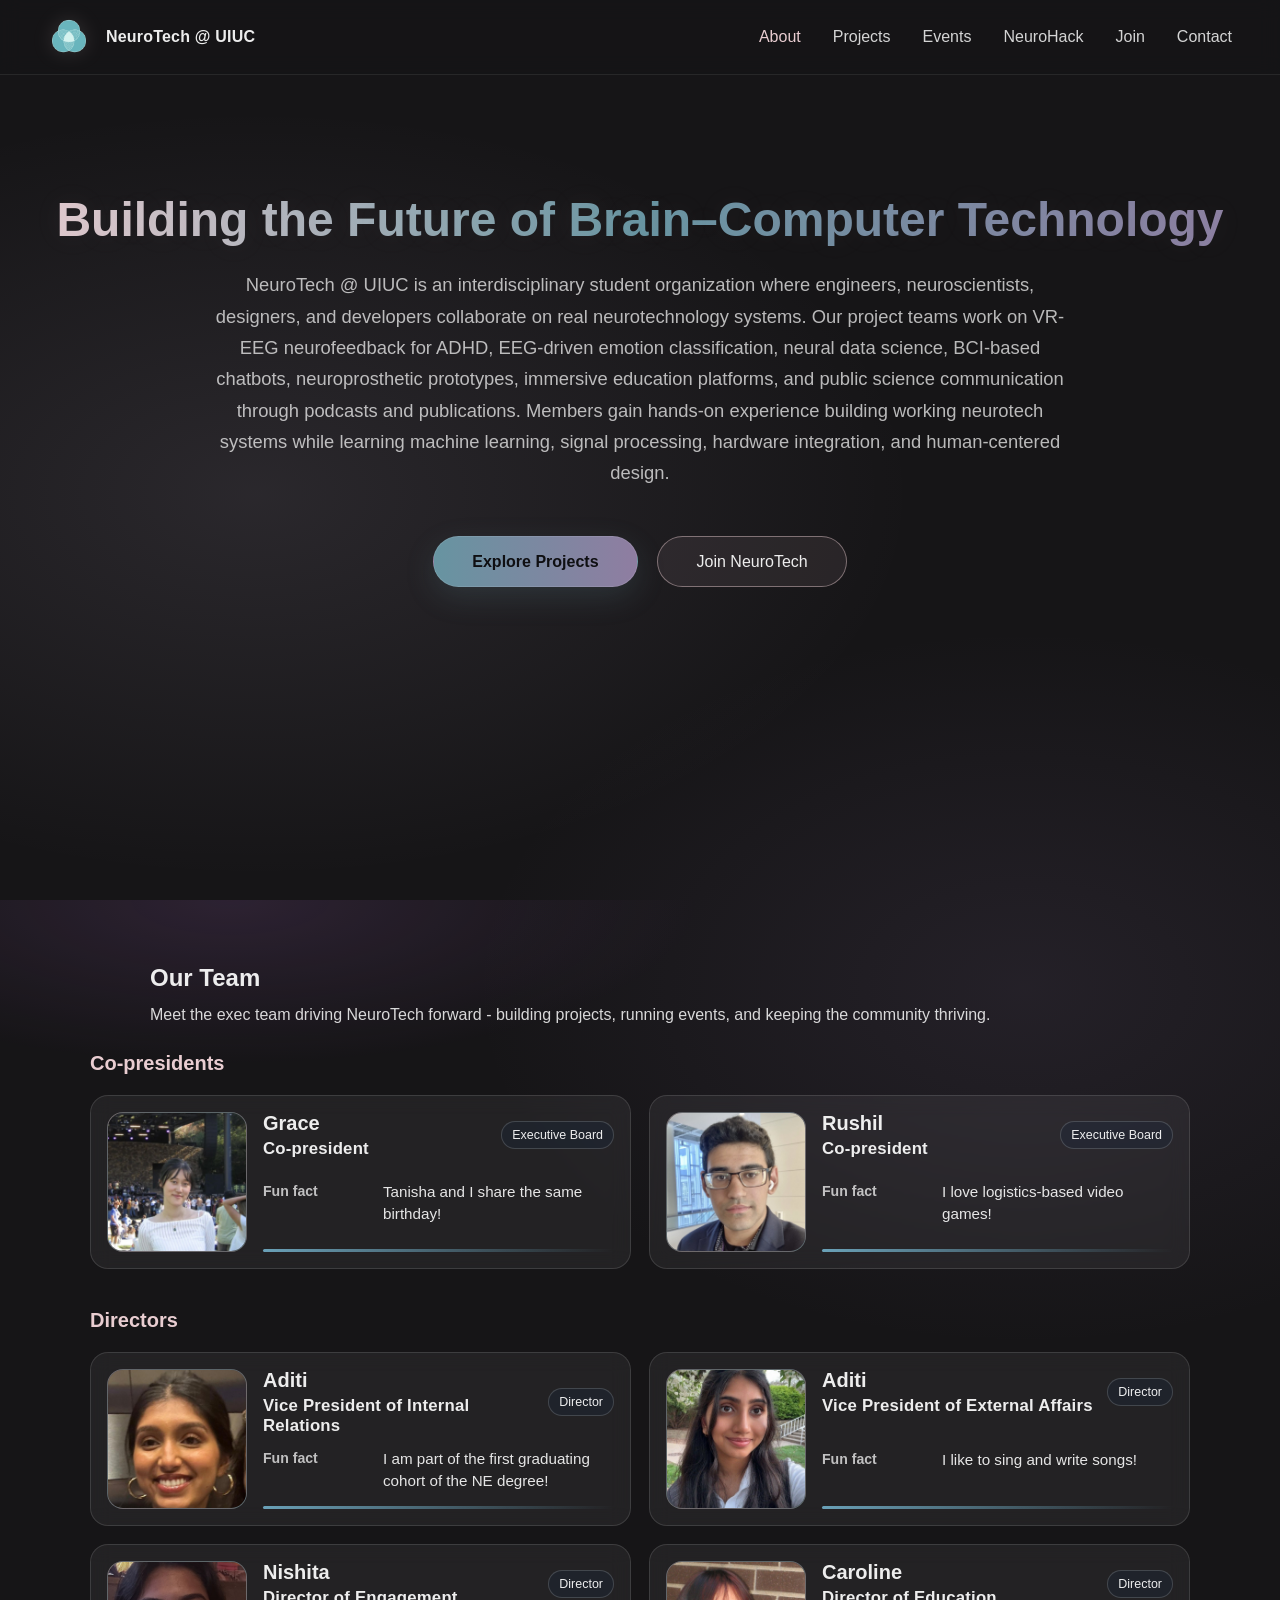
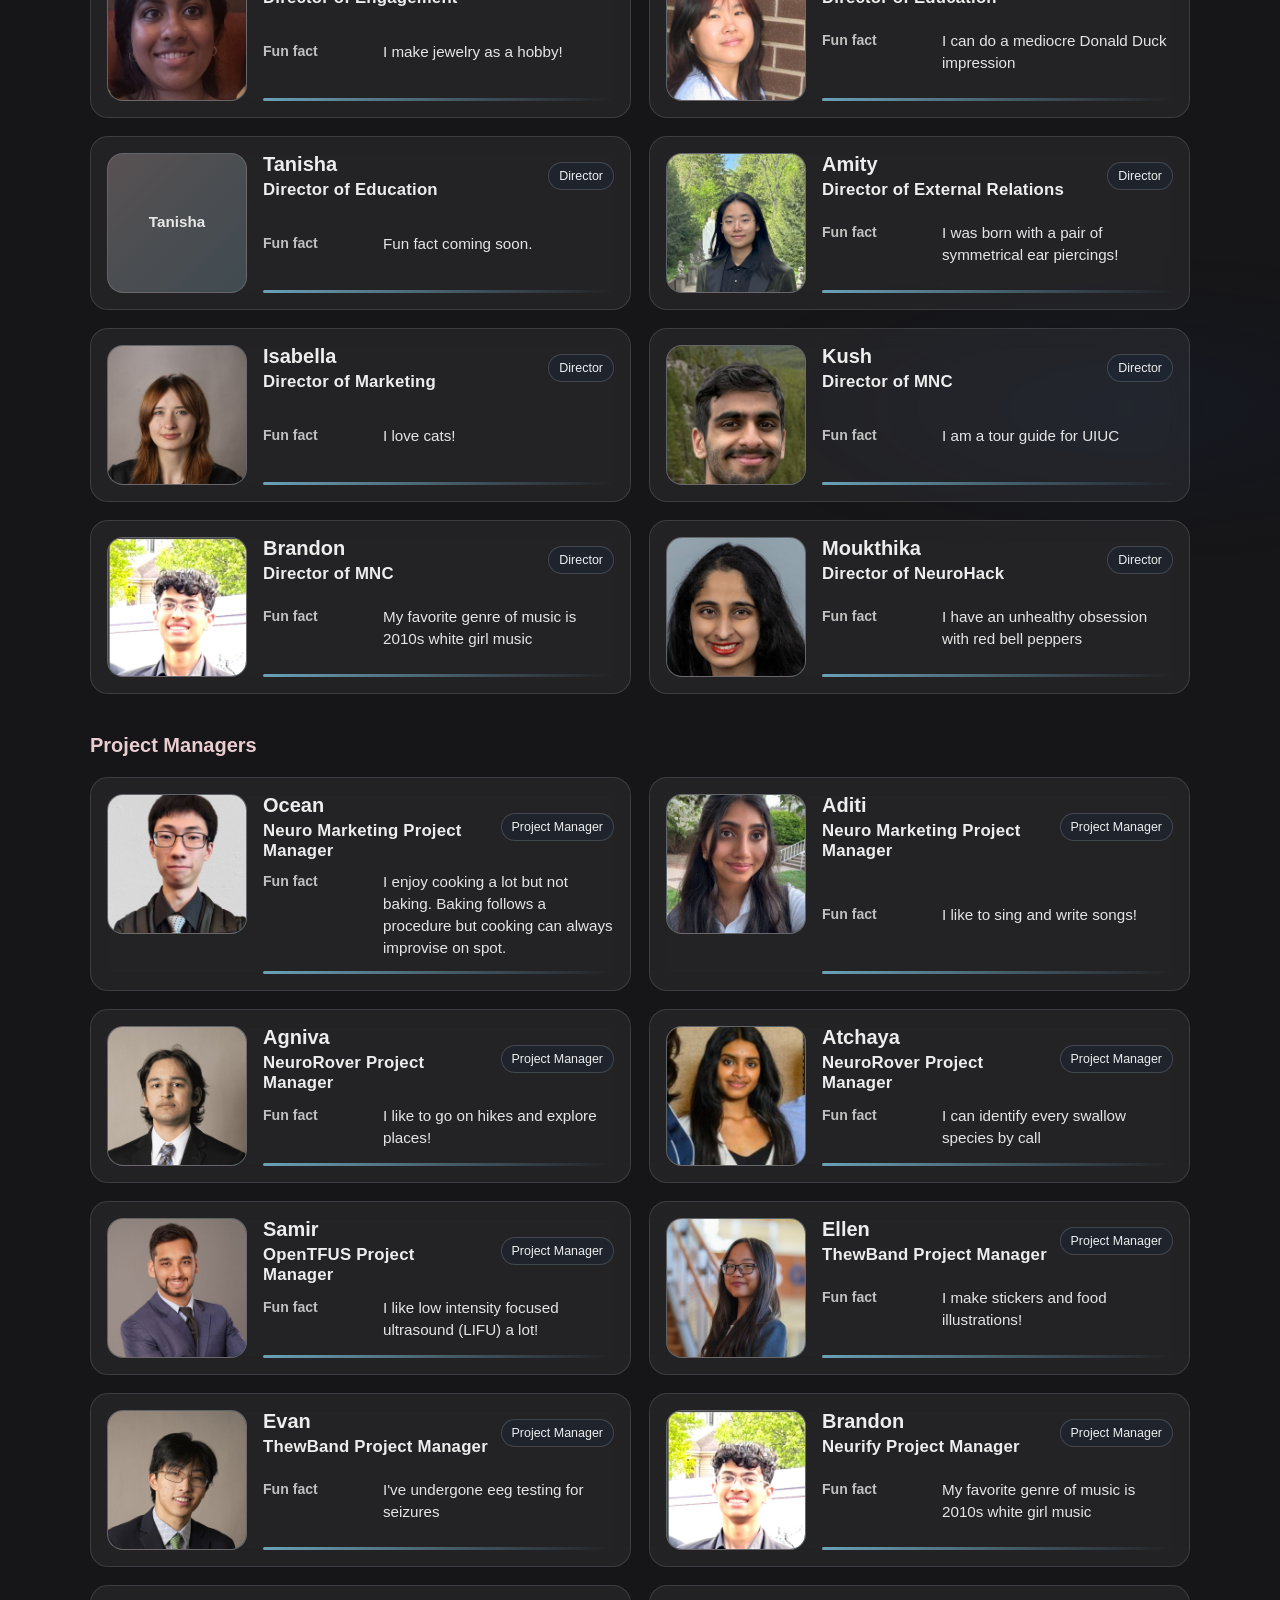
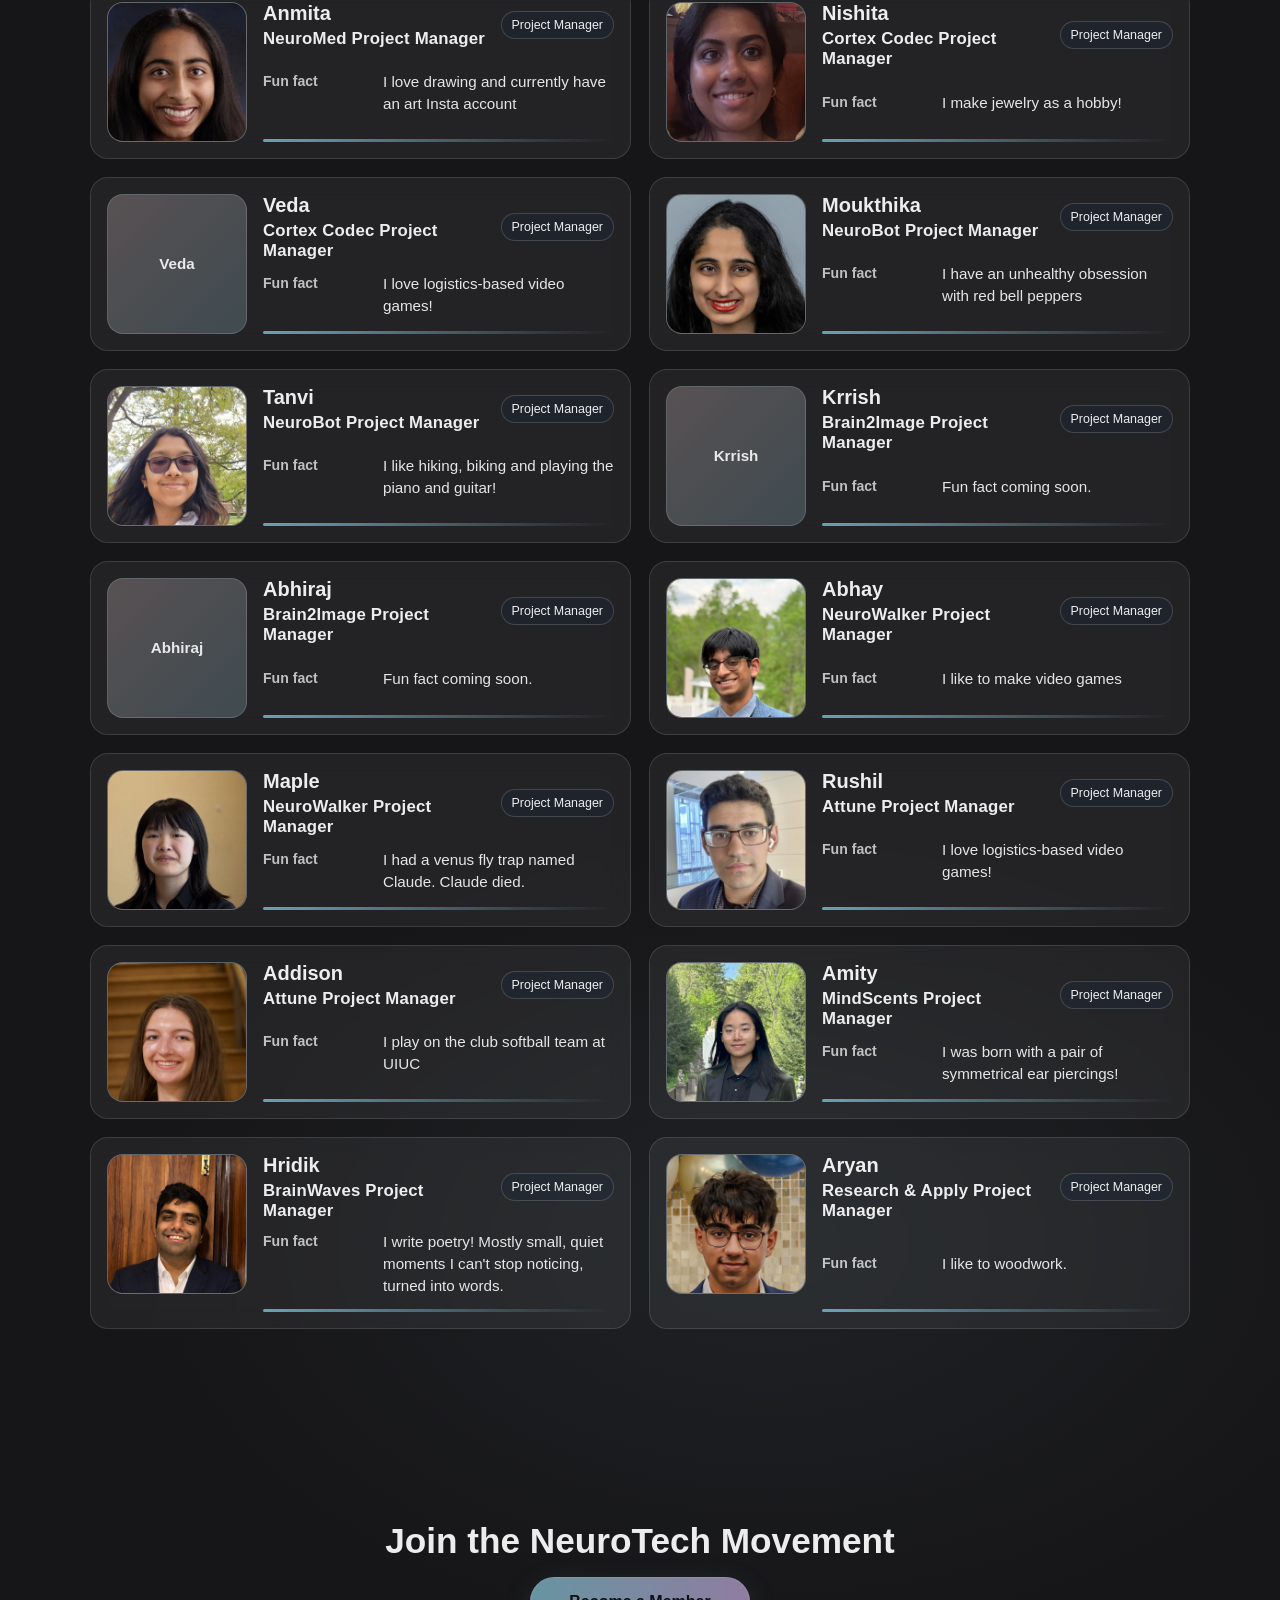
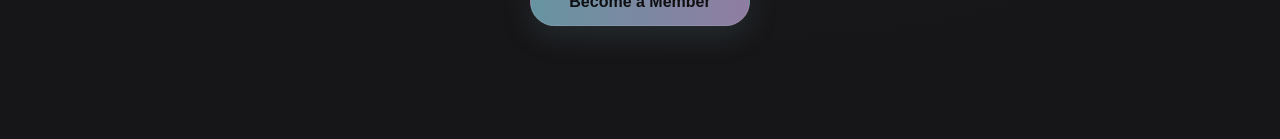
==== commit 5ecd43de: "added more to front page" ====
--- a/index.html
+++ b/index.html
@@ -98,7 +98,7 @@
           <div class="team-meta">
             <div class="meta-row">
               <span class="meta-label">Fun fact</span>
-              <span class="meta-value">Fun fact coming soon.</span>
+              <span class="meta-value">I love logistics-based video games!</span>
             </div>
           </div>
           <div class="team-accent-line"></div>
@@ -108,7 +108,9 @@
       <h3 class="team-group-title">Directors</h3>
 
       <article class="team-card">
-        <div class="team-photo team-photo--placeholder" aria-label="Aditi photo placeholder"><span>Aditi</span></div>
+        <div class="team-photo">
+          <img src="assets/team/aditi-jindal.jpg" alt="Aditi Jindal headshot">
+        </div>
         <div class="team-info">
           <div class="team-top">
             <div>
@@ -120,7 +122,7 @@
           <div class="team-meta">
             <div class="meta-row">
               <span class="meta-label">Fun fact</span>
-              <span class="meta-value">Fun fact coming soon.</span>
+              <span class="meta-value">I am part of the first graduating cohort of the NE degree!</span>
             </div>
           </div>
           <div class="team-accent-line"></div>
@@ -150,7 +152,9 @@
       </article>
 
       <article class="team-card">
-        <div class="team-photo team-photo--placeholder" aria-label="Nishita photo placeholder"><span>Nishita</span></div>
+        <div class="team-photo">
+          <img src="assets/team/nishita-paruchuri.jpg" alt="Nishita Paruchuri headshot">
+        </div>
         <div class="team-info">
           <div class="team-top">
             <div>
@@ -162,7 +166,7 @@
           <div class="team-meta">
             <div class="meta-row">
               <span class="meta-label">Fun fact</span>
-              <span class="meta-value">Fun fact coming soon.</span>
+              <span class="meta-value">I make jewelry as a hobby!</span>
             </div>
           </div>
           <div class="team-accent-line"></div>
@@ -380,78 +384,146 @@
       </article>
 
       <article class="team-card">
-        <div class="team-photo team-photo--placeholder" aria-label="Samir photo placeholder"><span>Samir</span></div>
+        <div class="team-photo">
+          <img src="assets/team/samir-mohammad.jpg" alt="Samir Mohammad headshot">
+        </div>
         <div class="team-info">
           <div class="team-top">
             <div><p class="team-name">Samir</p><h3 class="team-role">OpenTFUS Project Manager</h3></div>
             <span class="team-badge">Project Manager</span>
           </div>
+          <div class="team-meta"><div class="meta-row"><span class="meta-label">Fun fact</span><span class="meta-value">I like low intensity focused ultrasound (LIFU) a lot!</span></div></div>
+          <div class="team-accent-line"></div>
+        </div>
+      </article>
+
+      <article class="team-card">
+        <div class="team-photo">
+          <img src="assets/team/ellen-hsuan.jpg" alt="Ellen headshot">
+        </div>
+        <div class="team-info">
+          <div class="team-top">
+            <div><p class="team-name">Ellen</p><h3 class="team-role">ThewBand Project Manager</h3></div>
+            <span class="team-badge">Project Manager</span>
+          </div>
+          <div class="team-meta"><div class="meta-row"><span class="meta-label">Fun fact</span><span class="meta-value">I make stickers and food illustrations!</span></div></div>
+          <div class="team-accent-line"></div>
+        </div>
+      </article>
+
+      <article class="team-card">
+        <div class="team-photo">
+          <img src="assets/team/evan-sun.jpg" alt="Evan headshot">
+        </div>
+        <div class="team-info">
+          <div class="team-top">
+            <div><p class="team-name">Evan</p><h3 class="team-role">ThewBand Project Manager</h3></div>
+            <span class="team-badge">Project Manager</span>
+          </div>
+          <div class="team-meta"><div class="meta-row"><span class="meta-label">Fun fact</span><span class="meta-value">I've undergone eeg testing for seizures</span></div></div>
+          <div class="team-accent-line"></div>
+        </div>
+      </article>
+
+      <article class="team-card">
+        <div class="team-photo">
+          <img src="assets/team/brandon-cardozo.jpg" alt="Brandon headshot">
+        </div>
+        <div class="team-info">
+          <div class="team-top">
+            <div><p class="team-name">Brandon</p><h3 class="team-role">Neurify Project Manager</h3></div>
+            <span class="team-badge">Project Manager</span>
+          </div>
+          <div class="team-meta"><div class="meta-row"><span class="meta-label">Fun fact</span><span class="meta-value">My favorite genre of music is 2010s white girl music</span></div></div>
+          <div class="team-accent-line"></div>
+        </div>
+      </article>
+
+      <article class="team-card">
+        <div class="team-photo">
+          <img src="assets/team/anmita-avirneni.jpg" alt="Anmita headshot">
+        </div>
+        <div class="team-info">
+          <div class="team-top">
+            <div><p class="team-name">Anmita</p><h3 class="team-role">NeuroMed Project Manager</h3></div>
+            <span class="team-badge">Project Manager</span>
+          </div>
+          <div class="team-meta"><div class="meta-row"><span class="meta-label">Fun fact</span><span class="meta-value">I love drawing and currently have an art Insta account</span></div></div>
+          <div class="team-accent-line"></div>
+        </div>
+      </article>
+
+      <article class="team-card">
+        <div class="team-photo">
+          <img src="assets/team/nishita-paruchuri.jpg" alt="Nishita Paruchuri headshot">
+        </div>
+        <div class="team-info">
+          <div class="team-top">
+            <div><p class="team-name">Nishita</p><h3 class="team-role">Cortex Codec Project Manager</h3></div>
+            <span class="team-badge">Project Manager</span>
+          </div>
+          <div class="team-meta"><div class="meta-row"><span class="meta-label">Fun fact</span><span class="meta-value">I make jewelry as a hobby!</span></div></div>
+          <div class="team-accent-line"></div>
+        </div>
+      </article>
+
+      <article class="team-card">
+        <div class="team-photo team-photo--placeholder" aria-label="Veda photo placeholder"><span>Veda</span></div>
+        <div class="team-info">
+          <div class="team-top">
+            <div><p class="team-name">Veda</p><h3 class="team-role">Cortex Codec Project Manager</h3></div>
+            <span class="team-badge">Project Manager</span>
+          </div>
+          <div class="team-meta"><div class="meta-row"><span class="meta-label">Fun fact</span><span class="meta-value">I love logistics-based video games!</span></div></div>
+          <div class="team-accent-line"></div>
+        </div>
+      </article>
+
+      <article class="team-card">
+        <div class="team-photo">
+          <img src="assets/team/moukthika-nellutla.jpg" alt="Moukthika headshot">
+        </div>
+        <div class="team-info">
+          <div class="team-top">
+            <div><p class="team-name">Moukthika</p><h3 class="team-role">NeuroBot Project Manager</h3></div>
+            <span class="team-badge">Project Manager</span>
+          </div>
+          <div class="team-meta"><div class="meta-row"><span class="meta-label">Fun fact</span><span class="meta-value">I have an unhealthy obsession with red bell peppers</span></div></div>
+          <div class="team-accent-line"></div>
+        </div>
+      </article>
+
+      <article class="team-card">
+        <div class="team-photo">
+          <img src="assets/team/tanvi-kurundkar.jpg" alt="Tanvi headshot">
+        </div>
+        <div class="team-info">
+          <div class="team-top">
+            <div><p class="team-name">Tanvi</p><h3 class="team-role">NeuroBot Project Manager</h3></div>
+            <span class="team-badge">Project Manager</span>
+          </div>
+          <div class="team-meta"><div class="meta-row"><span class="meta-label">Fun fact</span><span class="meta-value">I like hiking, biking and playing the piano and guitar!</span></div></div>
+          <div class="team-accent-line"></div>
+        </div>
+      </article>
+
+      <article class="team-card">
+        <div class="team-photo team-photo--placeholder" aria-label="Krrish photo placeholder"><span>Krrish</span></div>
+        <div class="team-info">
+          <div class="team-top">
+            <div><p class="team-name">Krrish</p><h3 class="team-role">Brain2Image Project Manager</h3></div>
+            <span class="team-badge">Project Manager</span>
+          </div>
           <div class="team-meta"><div class="meta-row"><span class="meta-label">Fun fact</span><span class="meta-value">Fun fact coming soon.</span></div></div>
           <div class="team-accent-line"></div>
         </div>
       </article>
 
       <article class="team-card">
-        <div class="team-photo">
-          <img src="assets/team/ellen-hsuan.jpg" alt="Ellen headshot">
-        </div>
-        <div class="team-info">
-          <div class="team-top">
-            <div><p class="team-name">Ellen</p><h3 class="team-role">ThewBand Project Manager</h3></div>
-            <span class="team-badge">Project Manager</span>
-          </div>
-          <div class="team-meta"><div class="meta-row"><span class="meta-label">Fun fact</span><span class="meta-value">I make stickers and food illustrations!</span></div></div>
-          <div class="team-accent-line"></div>
-        </div>
-      </article>
-
-      <article class="team-card">
-        <div class="team-photo">
-          <img src="assets/team/evan-sun.jpg" alt="Evan headshot">
-        </div>
-        <div class="team-info">
-          <div class="team-top">
-            <div><p class="team-name">Evan</p><h3 class="team-role">ThewBand Project Manager</h3></div>
-            <span class="team-badge">Project Manager</span>
-          </div>
-          <div class="team-meta"><div class="meta-row"><span class="meta-label">Fun fact</span><span class="meta-value">I've undergone eeg testing for seizures</span></div></div>
-          <div class="team-accent-line"></div>
-        </div>
-      </article>
-
-      <article class="team-card">
-        <div class="team-photo">
-          <img src="assets/team/brandon-cardozo.jpg" alt="Brandon headshot">
-        </div>
-        <div class="team-info">
-          <div class="team-top">
-            <div><p class="team-name">Brandon</p><h3 class="team-role">Neurify Project Manager</h3></div>
-            <span class="team-badge">Project Manager</span>
-          </div>
-          <div class="team-meta"><div class="meta-row"><span class="meta-label">Fun fact</span><span class="meta-value">My favorite genre of music is 2010s white girl music</span></div></div>
-          <div class="team-accent-line"></div>
-        </div>
-      </article>
-
-      <article class="team-card">
-        <div class="team-photo">
-          <img src="assets/team/anmita-avirneni.jpg" alt="Anmita headshot">
-        </div>
-        <div class="team-info">
-          <div class="team-top">
-            <div><p class="team-name">Anmita</p><h3 class="team-role">NeuroMed Project Manager</h3></div>
-            <span class="team-badge">Project Manager</span>
-          </div>
-          <div class="team-meta"><div class="meta-row"><span class="meta-label">Fun fact</span><span class="meta-value">I love drawing and currently have an art Insta account</span></div></div>
-          <div class="team-accent-line"></div>
-        </div>
-      </article>
-
-      <article class="team-card">
-        <div class="team-photo team-photo--placeholder" aria-label="Nishita photo placeholder"><span>Nishita</span></div>
-        <div class="team-info">
-          <div class="team-top">
-            <div><p class="team-name">Nishita</p><h3 class="team-role">Cortex Codec Project Manager</h3></div>
+        <div class="team-photo team-photo--placeholder" aria-label="Abhiraj photo placeholder"><span>Abhiraj</span></div>
+        <div class="team-info">
+          <div class="team-top">
+            <div><p class="team-name">Abhiraj</p><h3 class="team-role">Brain2Image Project Manager</h3></div>
             <span class="team-badge">Project Manager</span>
           </div>
           <div class="team-meta"><div class="meta-row"><span class="meta-label">Fun fact</span><span class="meta-value">Fun fact coming soon.</span></div></div>
@@ -460,70 +532,6 @@
       </article>
 
       <article class="team-card">
-        <div class="team-photo team-photo--placeholder" aria-label="Veda photo placeholder"><span>Veda</span></div>
-        <div class="team-info">
-          <div class="team-top">
-            <div><p class="team-name">Veda</p><h3 class="team-role">Cortex Codec Project Manager</h3></div>
-            <span class="team-badge">Project Manager</span>
-          </div>
-          <div class="team-meta"><div class="meta-row"><span class="meta-label">Fun fact</span><span class="meta-value">Fun fact coming soon.</span></div></div>
-          <div class="team-accent-line"></div>
-        </div>
-      </article>
-
-      <article class="team-card">
-        <div class="team-photo">
-          <img src="assets/team/moukthika-nellutla.jpg" alt="Moukthika headshot">
-        </div>
-        <div class="team-info">
-          <div class="team-top">
-            <div><p class="team-name">Moukthika</p><h3 class="team-role">NeuroBot Project Manager</h3></div>
-            <span class="team-badge">Project Manager</span>
-          </div>
-          <div class="team-meta"><div class="meta-row"><span class="meta-label">Fun fact</span><span class="meta-value">I have an unhealthy obsession with red bell peppers</span></div></div>
-          <div class="team-accent-line"></div>
-        </div>
-      </article>
-
-      <article class="team-card">
-        <div class="team-photo">
-          <img src="assets/team/tanvi-kurundkar.jpg" alt="Tanvi headshot">
-        </div>
-        <div class="team-info">
-          <div class="team-top">
-            <div><p class="team-name">Tanvi</p><h3 class="team-role">NeuroBot Project Manager</h3></div>
-            <span class="team-badge">Project Manager</span>
-          </div>
-          <div class="team-meta"><div class="meta-row"><span class="meta-label">Fun fact</span><span class="meta-value">I like hiking, biking and playing the piano and guitar!</span></div></div>
-          <div class="team-accent-line"></div>
-        </div>
-      </article>
-
-      <article class="team-card">
-        <div class="team-photo team-photo--placeholder" aria-label="Krrish photo placeholder"><span>Krrish</span></div>
-        <div class="team-info">
-          <div class="team-top">
-            <div><p class="team-name">Krrish</p><h3 class="team-role">Brain2Image Project Manager</h3></div>
-            <span class="team-badge">Project Manager</span>
-          </div>
-          <div class="team-meta"><div class="meta-row"><span class="meta-label">Fun fact</span><span class="meta-value">Fun fact coming soon.</span></div></div>
-          <div class="team-accent-line"></div>
-        </div>
-      </article>
-
-      <article class="team-card">
-        <div class="team-photo team-photo--placeholder" aria-label="Abhiraj photo placeholder"><span>Abhiraj</span></div>
-        <div class="team-info">
-          <div class="team-top">
-            <div><p class="team-name">Abhiraj</p><h3 class="team-role">Brain2Image Project Manager</h3></div>
-            <span class="team-badge">Project Manager</span>
-          </div>
-          <div class="team-meta"><div class="meta-row"><span class="meta-label">Fun fact</span><span class="meta-value">Fun fact coming soon.</span></div></div>
-          <div class="team-accent-line"></div>
-        </div>
-      </article>
-
-      <article class="team-card">
         <div class="team-photo">
           <img src="assets/team/abhay-nagaraj.jpg" alt="Abhay headshot">
         </div>
@@ -560,7 +568,7 @@
             <div><p class="team-name">Rushil</p><h3 class="team-role">Attune Project Manager</h3></div>
             <span class="team-badge">Project Manager</span>
           </div>
-          <div class="team-meta"><div class="meta-row"><span class="meta-label">Fun fact</span><span class="meta-value">Fun fact coming soon.</span></div></div>
+          <div class="team-meta"><div class="meta-row"><span class="meta-label">Fun fact</span><span class="meta-value">I love logistics-based video games!</span></div></div>
           <div class="team-accent-line"></div>
         </div>
       </article>
@@ -608,13 +616,15 @@
       </article>
 
       <article class="team-card">
-        <div class="team-photo team-photo--placeholder" aria-label="Aryan photo placeholder"><span>Aryan</span></div>
+        <div class="team-photo">
+          <img src="assets/team/aryan-chandra.jpg" alt="Aryan Chandra headshot">
+        </div>
         <div class="team-info">
           <div class="team-top">
             <div><p class="team-name">Aryan</p><h3 class="team-role">Research &amp; Apply Project Manager</h3></div>
             <span class="team-badge">Project Manager</span>
           </div>
-          <div class="team-meta"><div class="meta-row"><span class="meta-label">Fun fact</span><span class="meta-value">Fun fact coming soon.</span></div></div>
+          <div class="team-meta"><div class="meta-row"><span class="meta-label">Fun fact</span><span class="meta-value">I like to woodwork.</span></div></div>
           <div class="team-accent-line"></div>
         </div>
       </article>
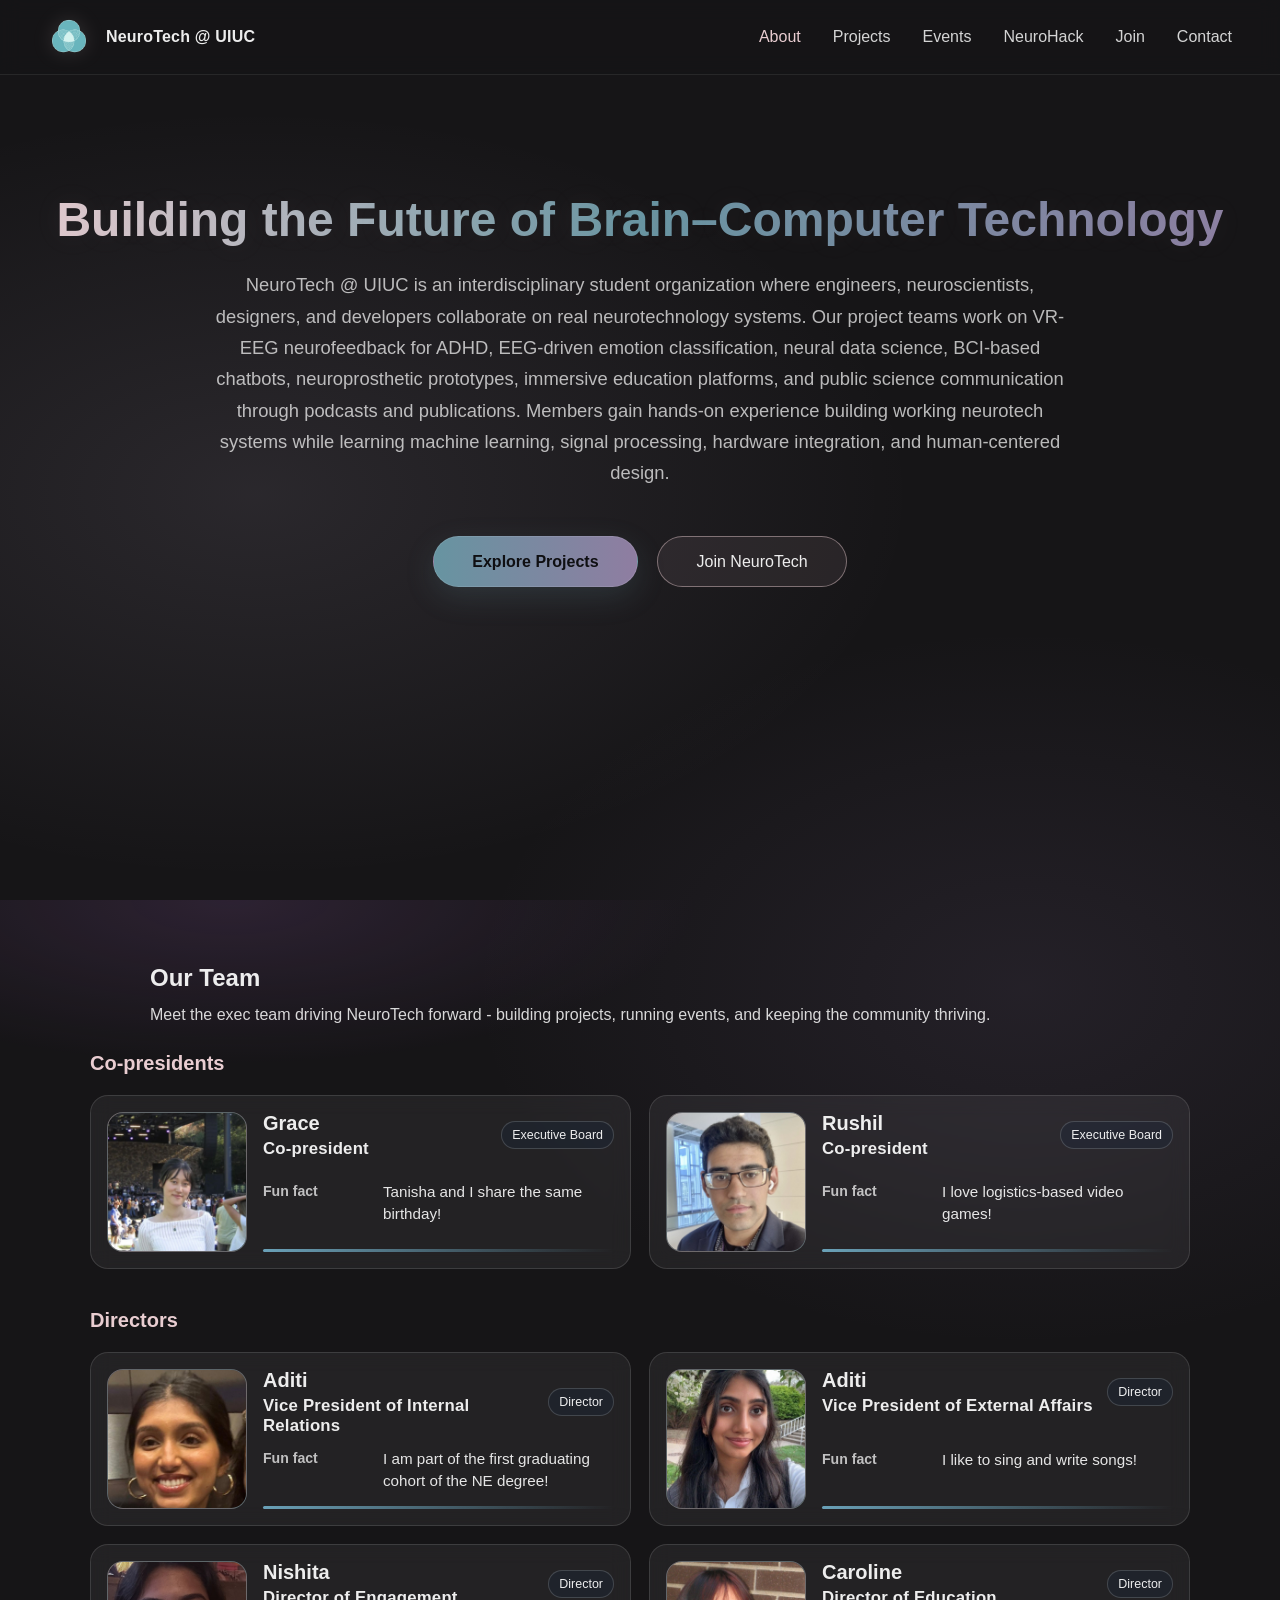
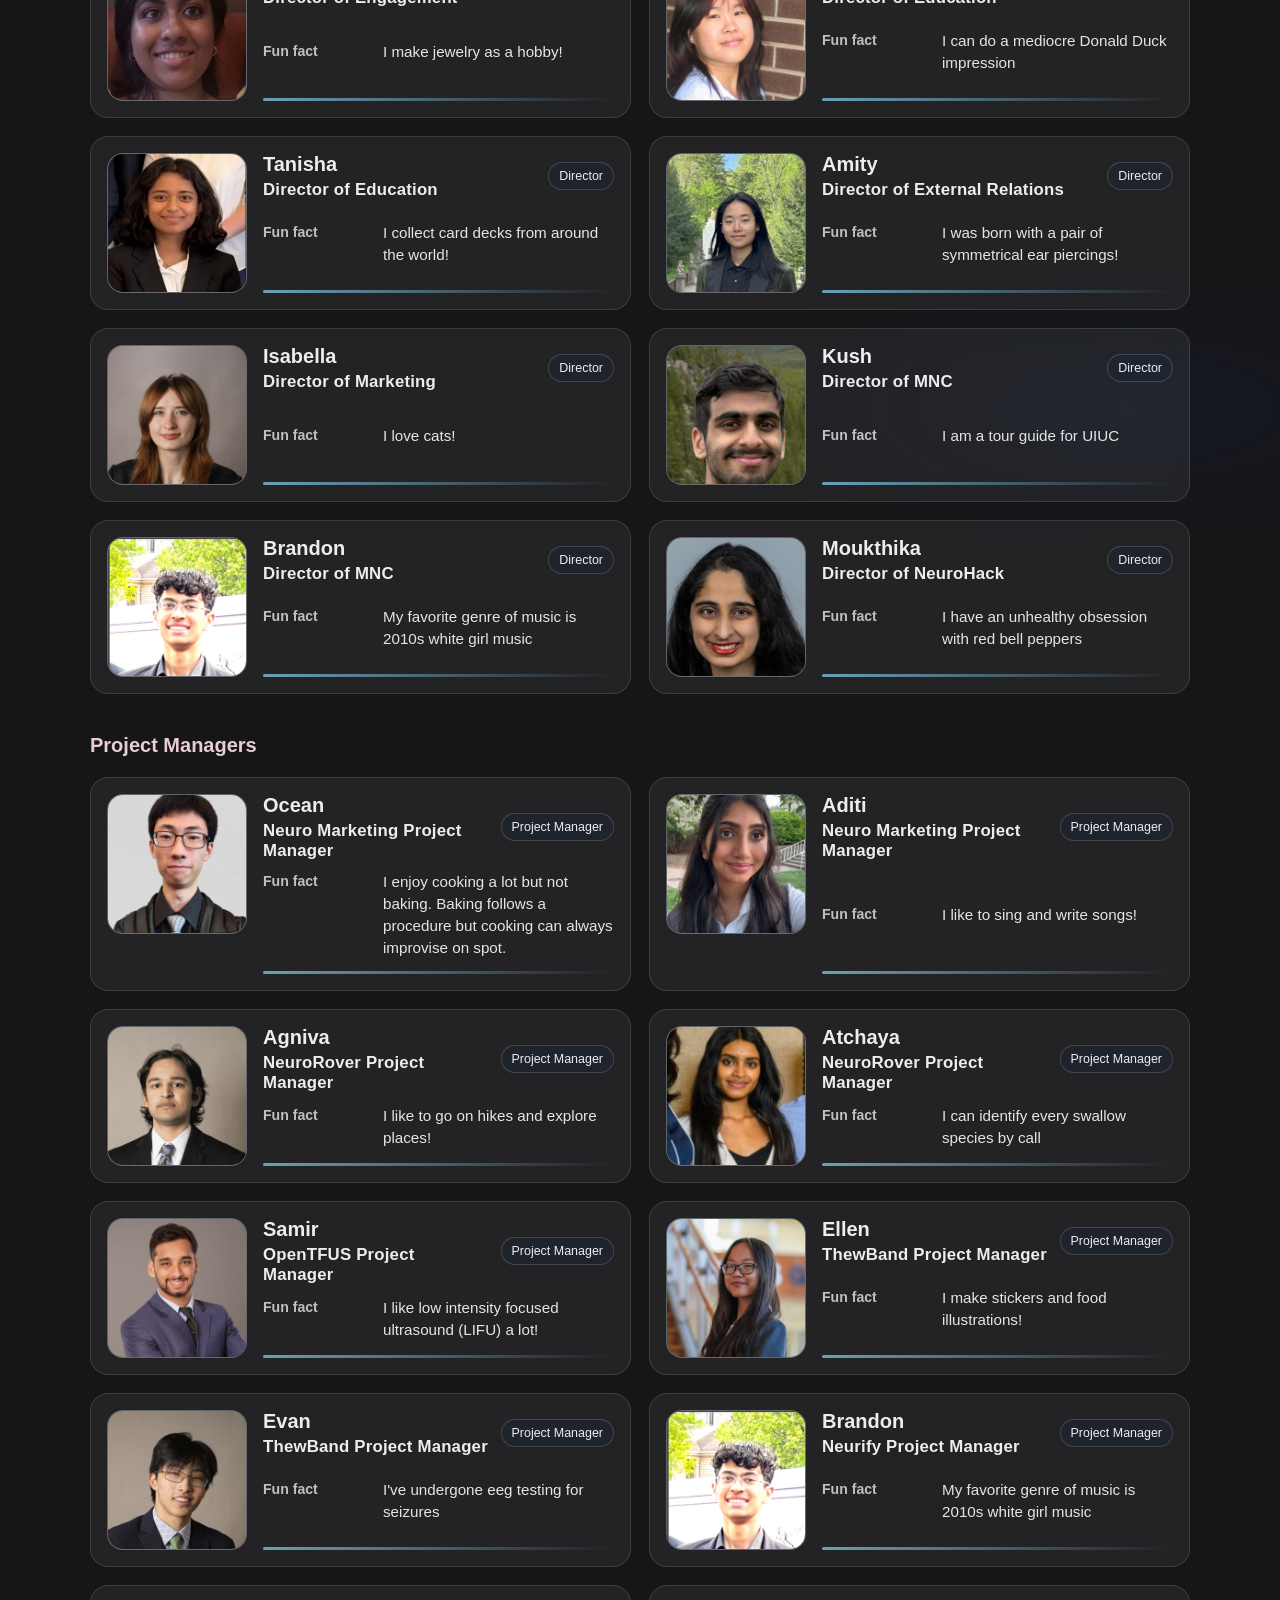
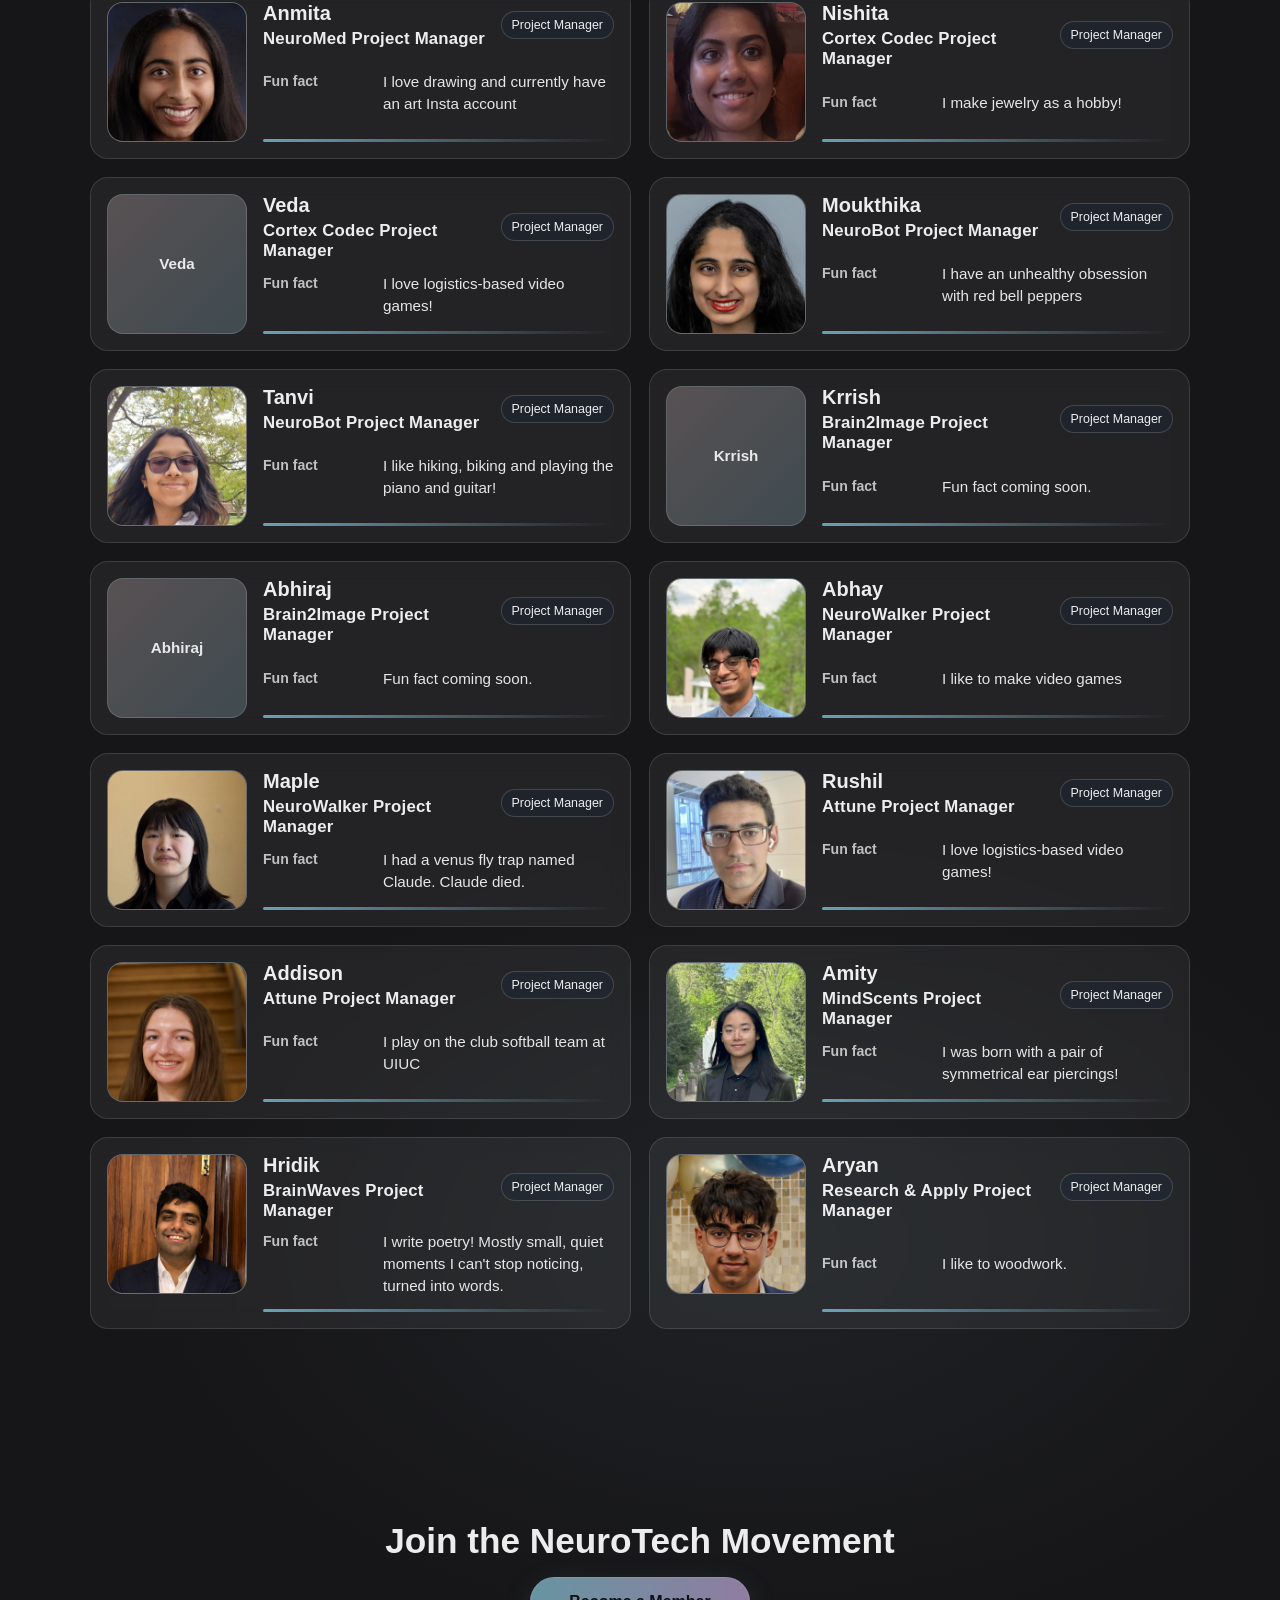
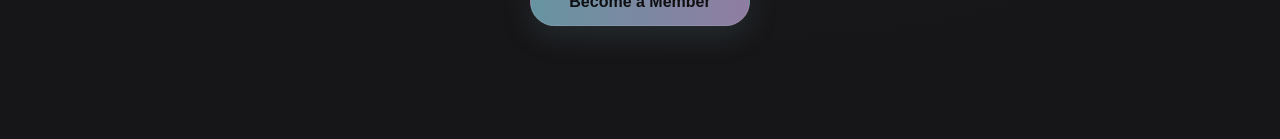
==== commit f45f52b2: "updated projects/front page" ====
--- a/index.html
+++ b/index.html
@@ -196,7 +196,9 @@
       </article>
 
       <article class="team-card">
-        <div class="team-photo team-photo--placeholder" aria-label="Tanisha photo placeholder"><span>Tanisha</span></div>
+        <div class="team-photo">
+          <img src="assets/team/tanisha-mandal.jpg" alt="Tanisha Mandal headshot">
+        </div>
         <div class="team-info">
           <div class="team-top">
             <div>
@@ -208,7 +210,7 @@
           <div class="team-meta">
             <div class="meta-row">
               <span class="meta-label">Fun fact</span>
-              <span class="meta-value">Fun fact coming soon.</span>
+              <span class="meta-value">I collect card decks from around the world!</span>
             </div>
           </div>
           <div class="team-accent-line"></div>
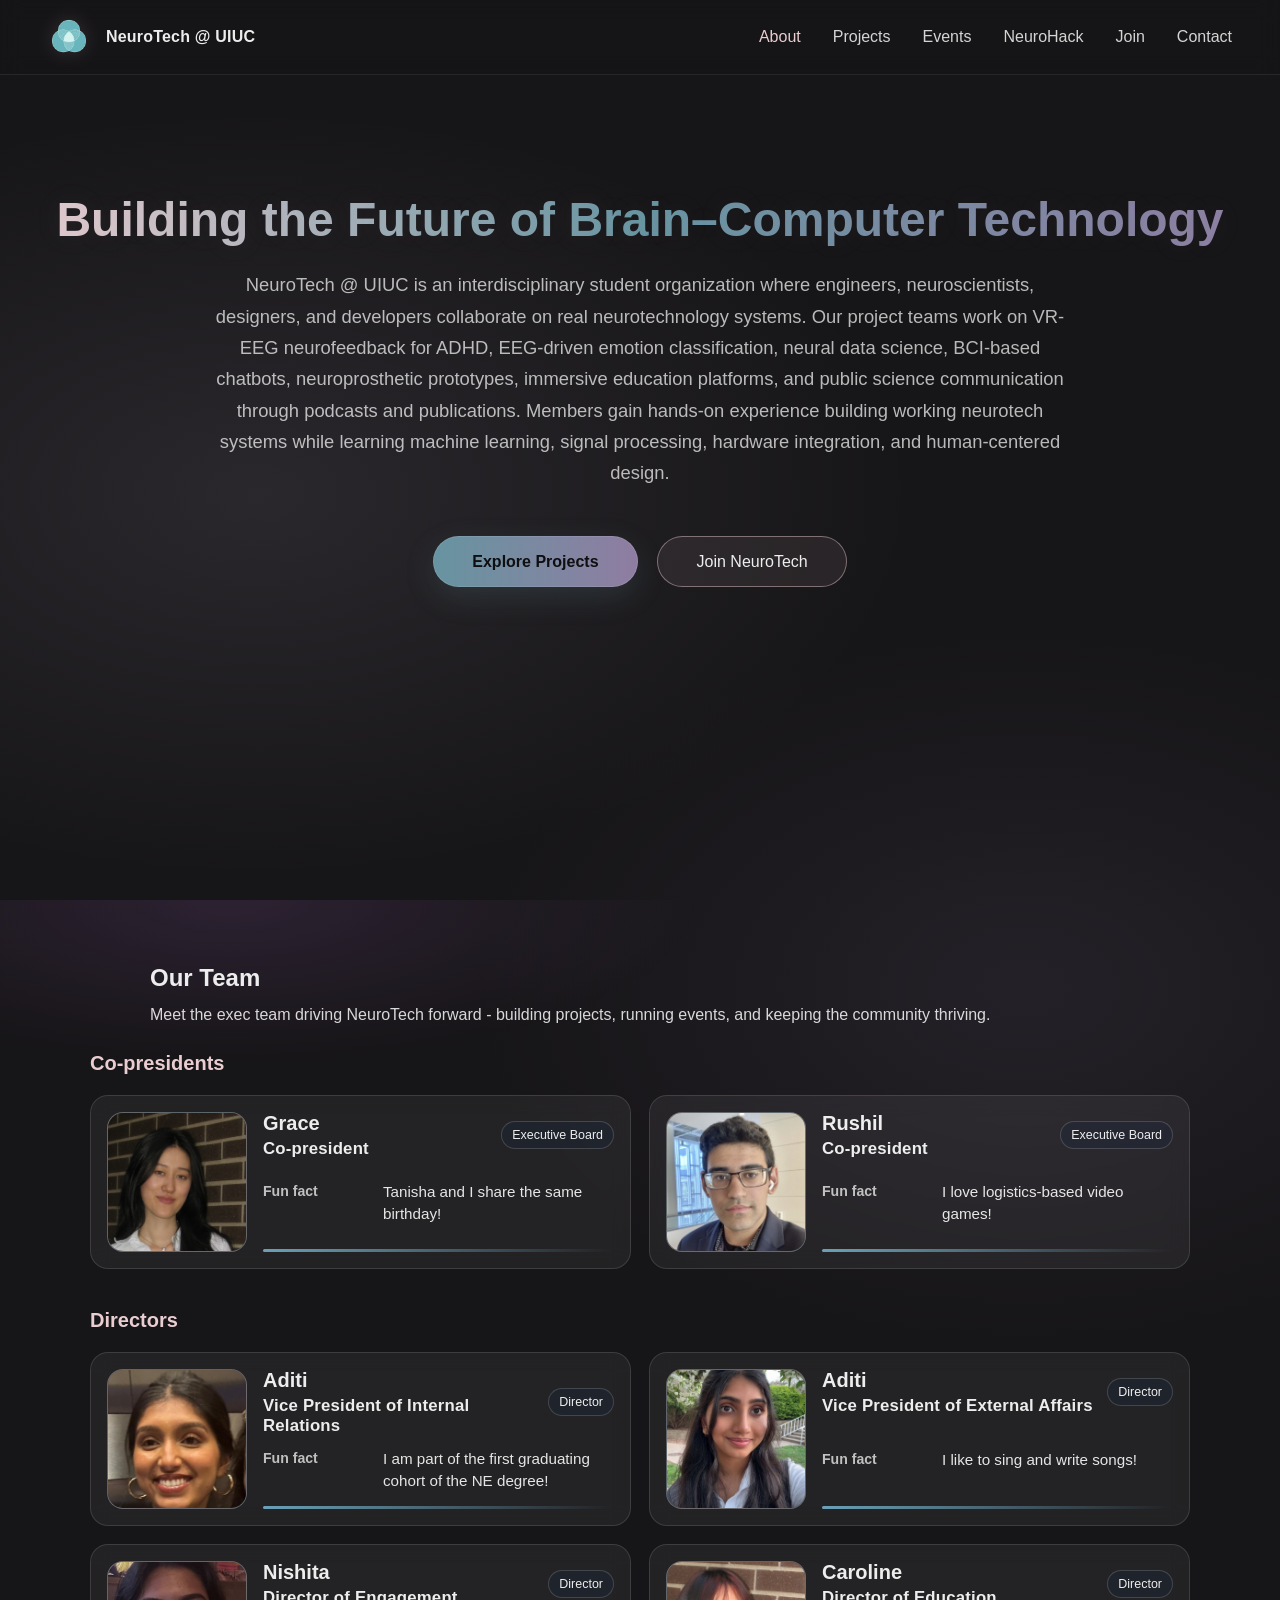
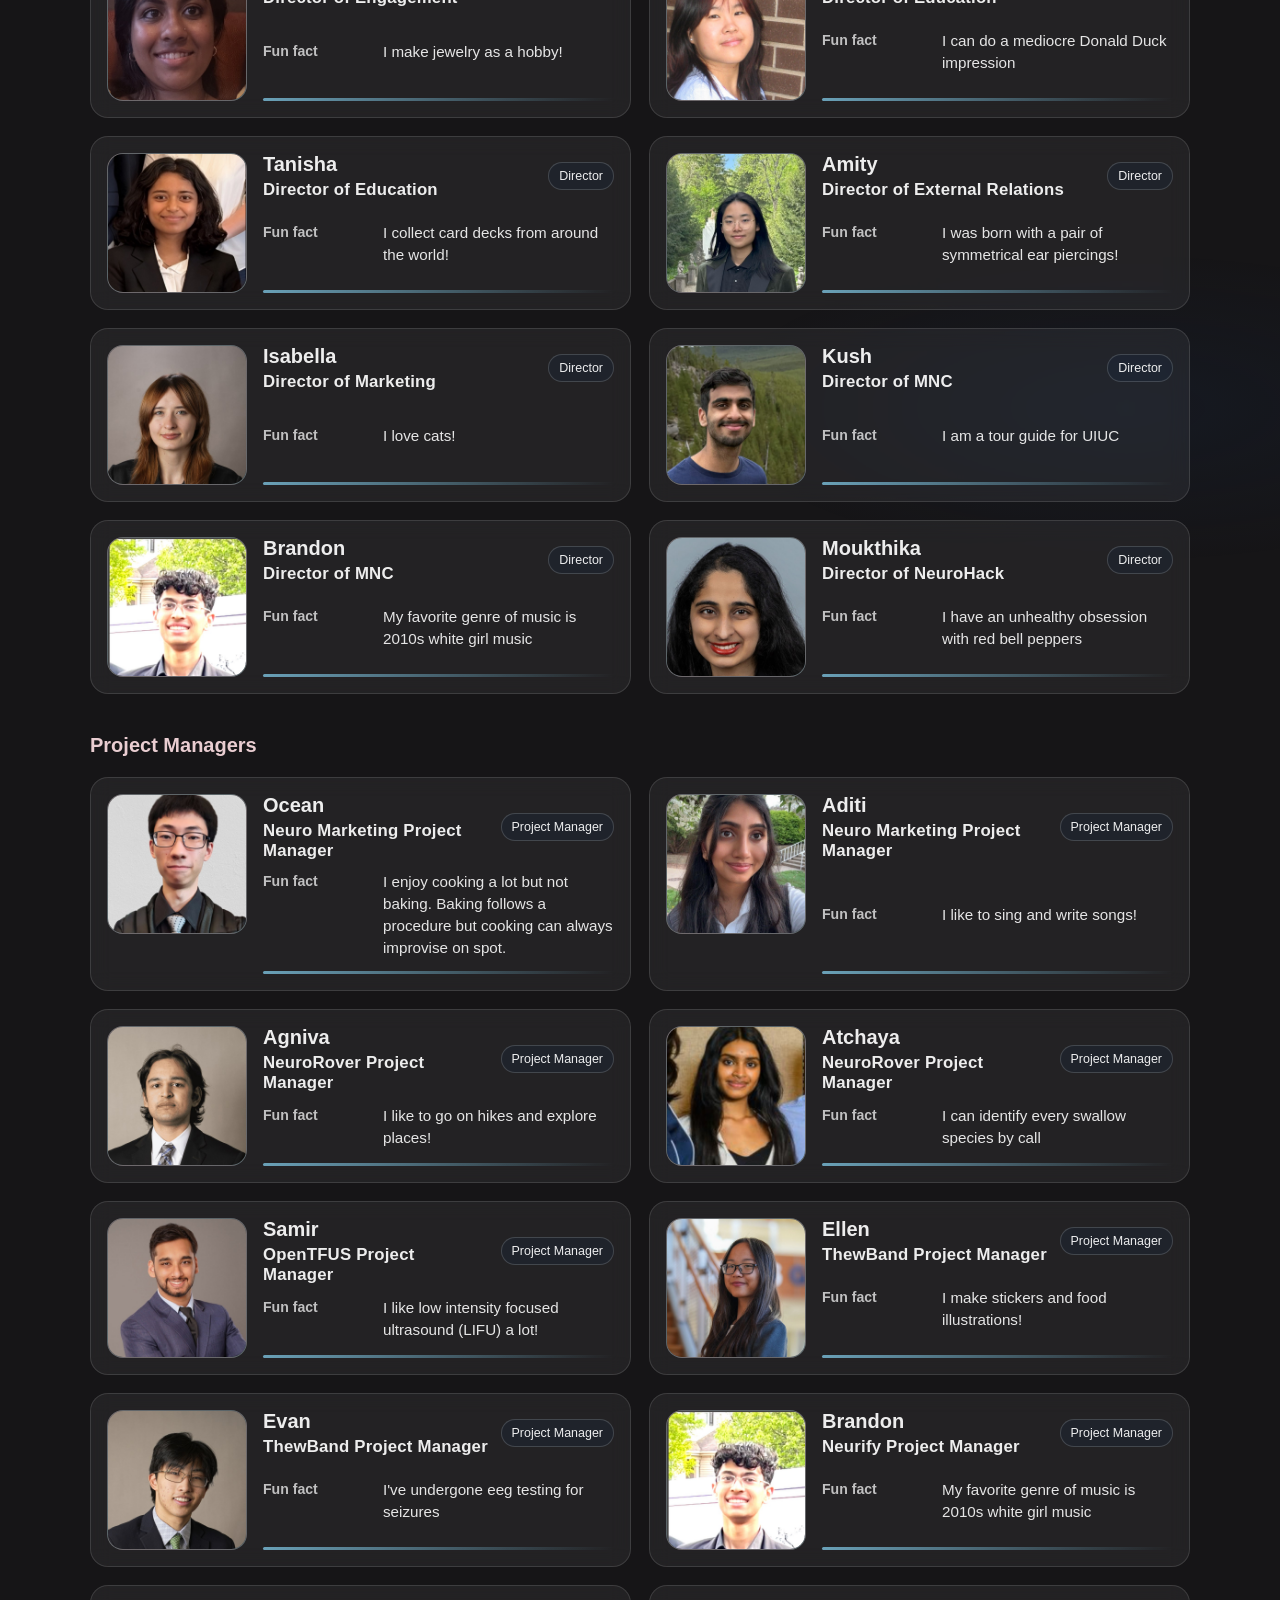
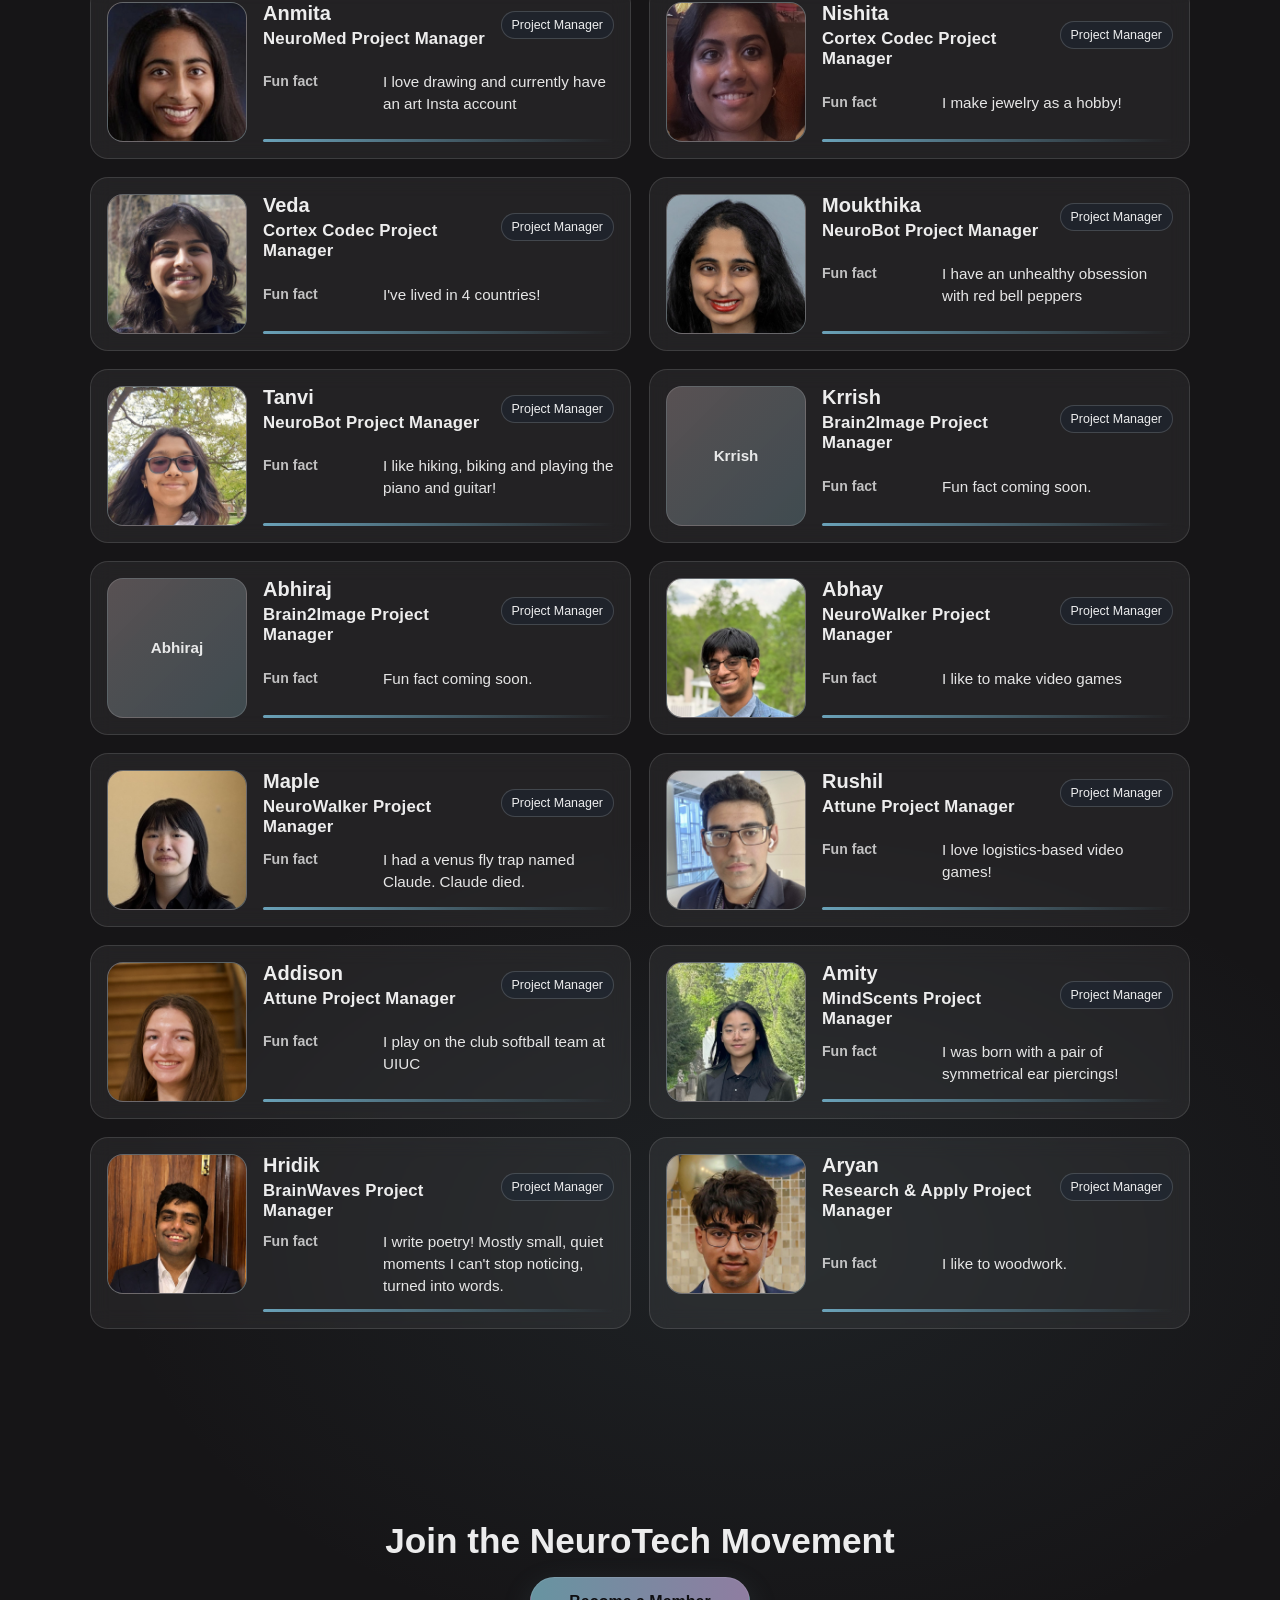
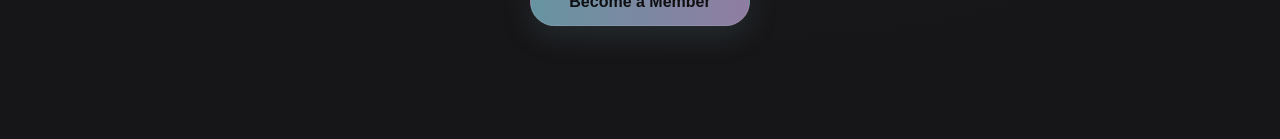
==== commit 87ac2fb9: "add veda photo" ====
--- a/index.html
+++ b/index.html
@@ -470,13 +470,15 @@
       </article>
 
       <article class="team-card">
-        <div class="team-photo team-photo--placeholder" aria-label="Veda photo placeholder"><span>Veda</span></div>
+        <div class="team-photo">
+          <img src="assets/team/veda-fernandes.jpg" alt="Veda Fernandes headshot">
+        </div>
         <div class="team-info">
           <div class="team-top">
             <div><p class="team-name">Veda</p><h3 class="team-role">Cortex Codec Project Manager</h3></div>
             <span class="team-badge">Project Manager</span>
           </div>
-          <div class="team-meta"><div class="meta-row"><span class="meta-label">Fun fact</span><span class="meta-value">I love logistics-based video games!</span></div></div>
+          <div class="team-meta"><div class="meta-row"><span class="meta-label">Fun fact</span><span class="meta-value">I've lived in 4 countries!</span></div></div>
           <div class="team-accent-line"></div>
         </div>
       </article>
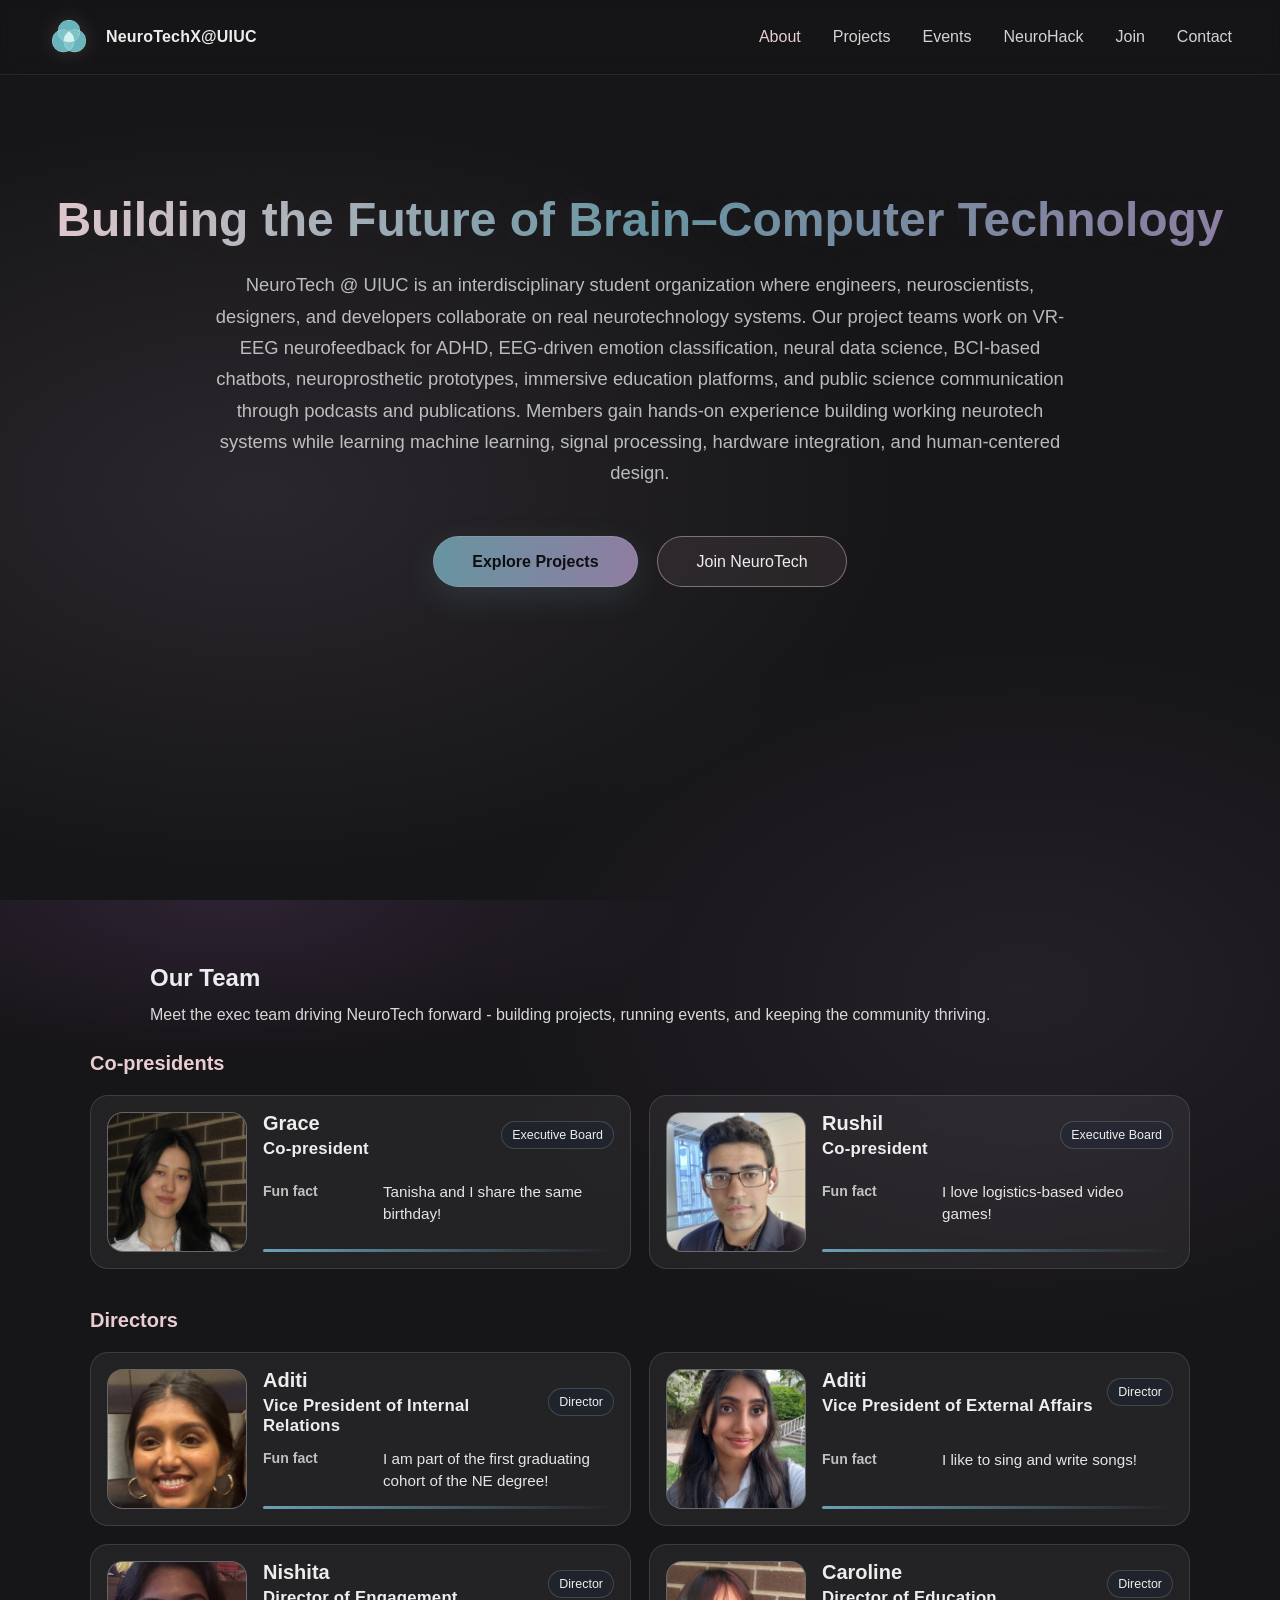
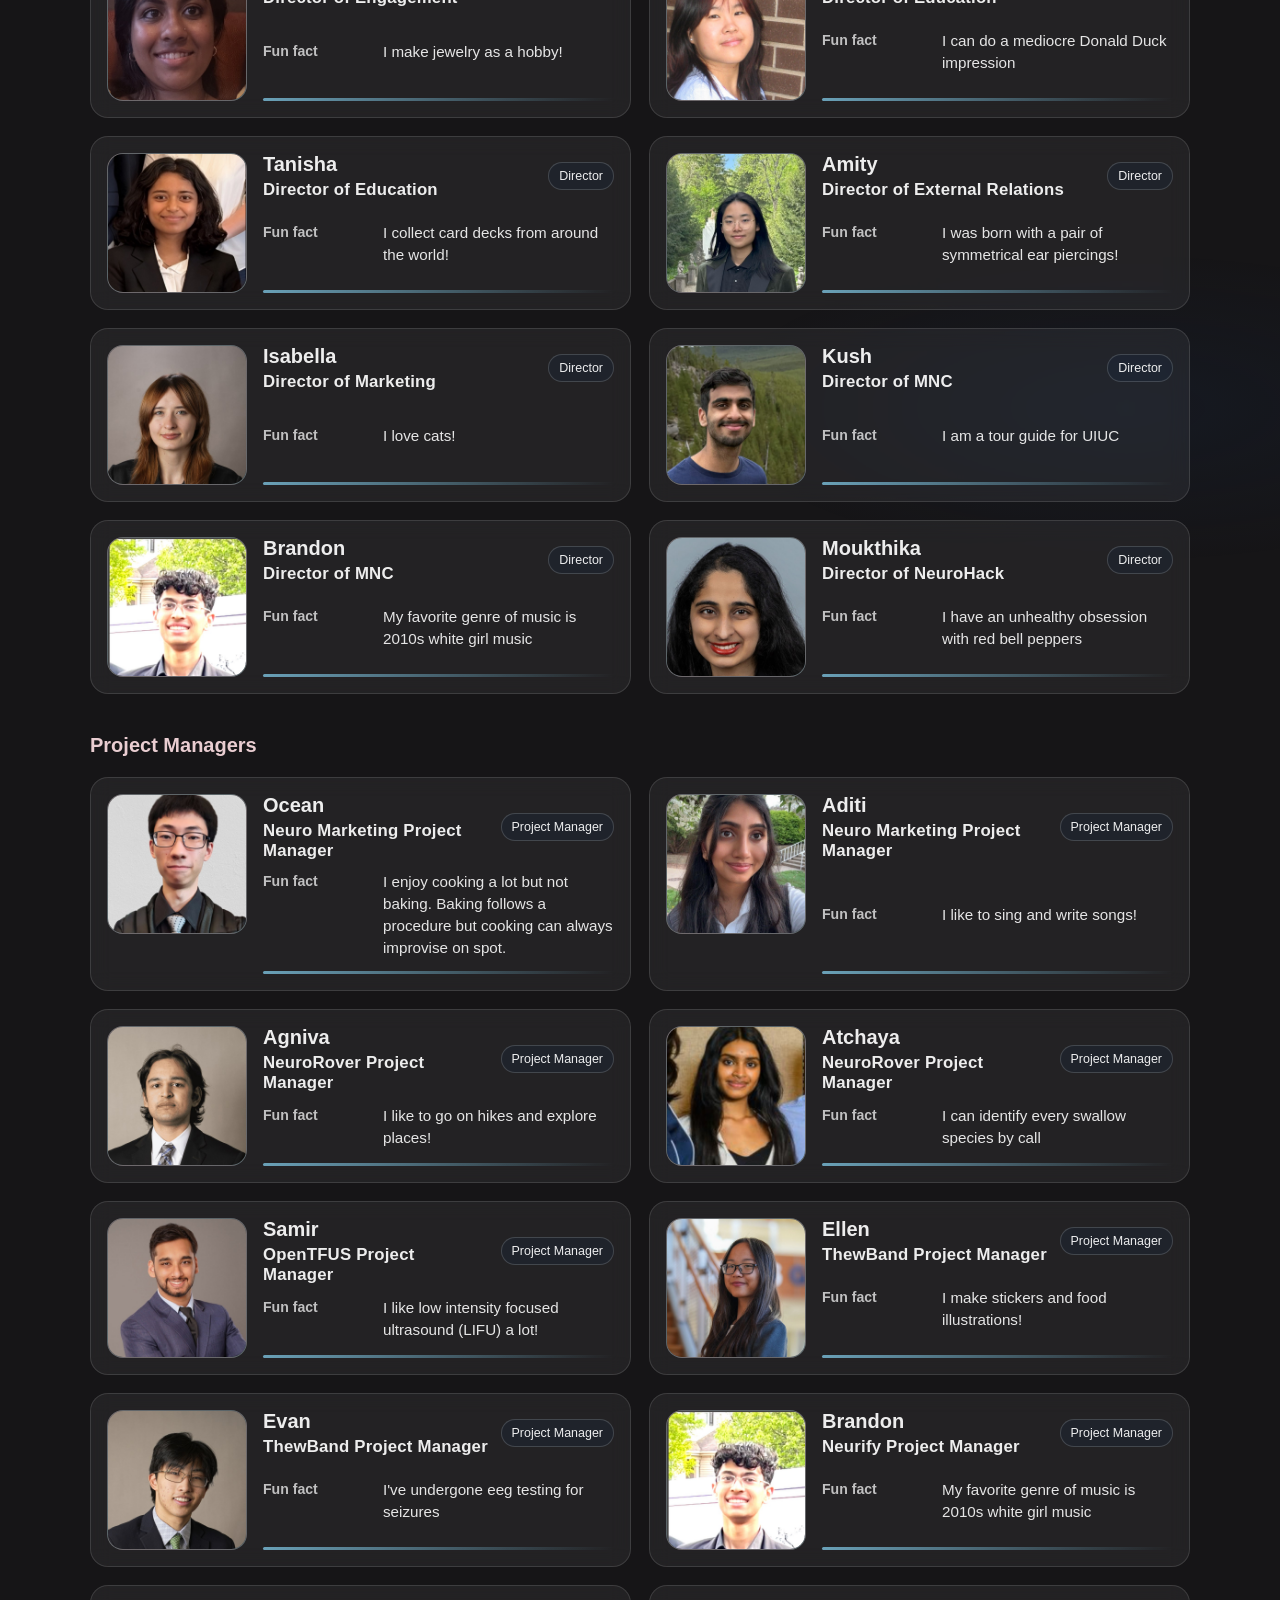
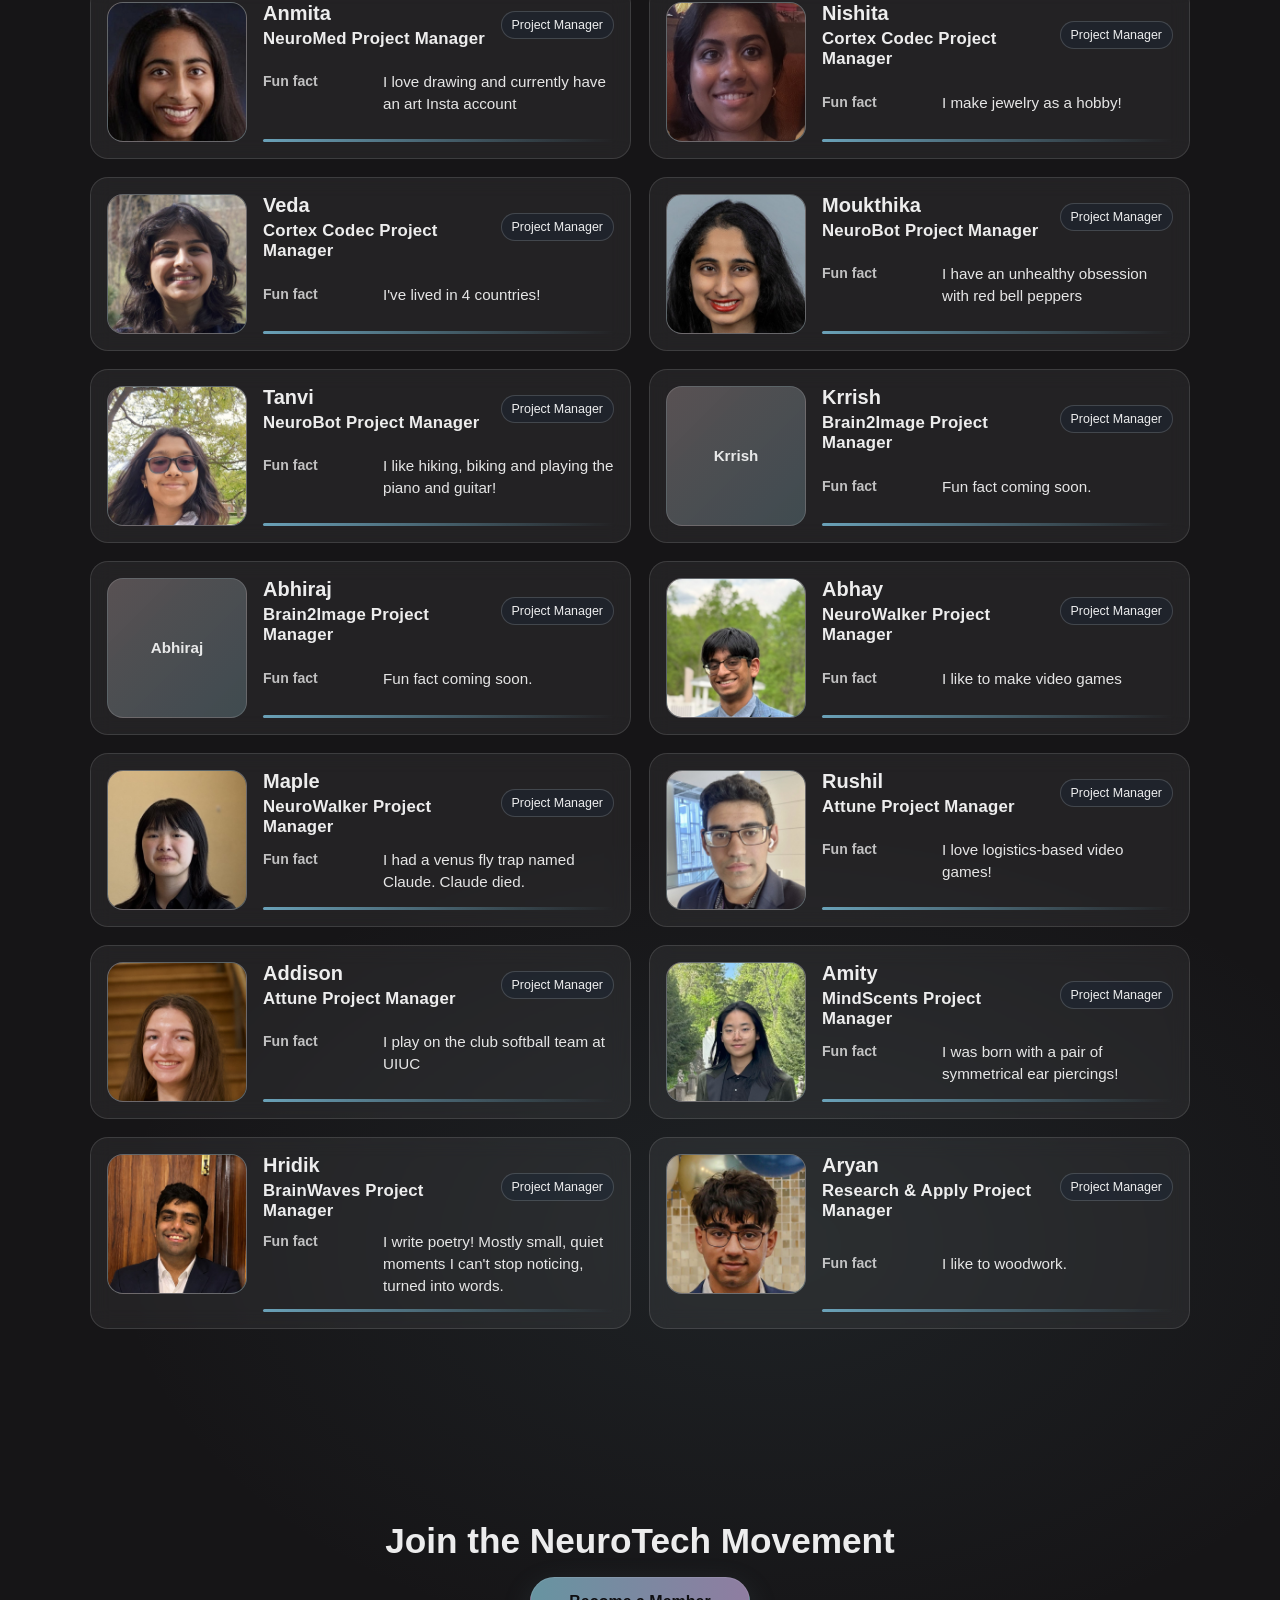
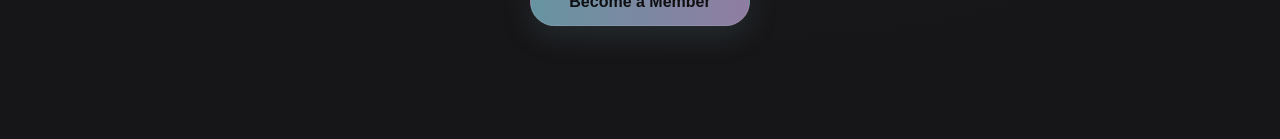
==== commit fde7f87a: "updated navbar and project" ====
--- a/index.html
+++ b/index.html
@@ -14,7 +14,7 @@
 <nav class="navbar">
   <div class="nav-left">
     <img src="assets/logo.png" class="logo" alt="NeuroTech Logo">
-    <span class="nav-title">NeuroTech @ UIUC</span>
+    <span class="nav-title">NeuroTechX@UIUC</span>
   </div>
 
   <ul class="nav-links">
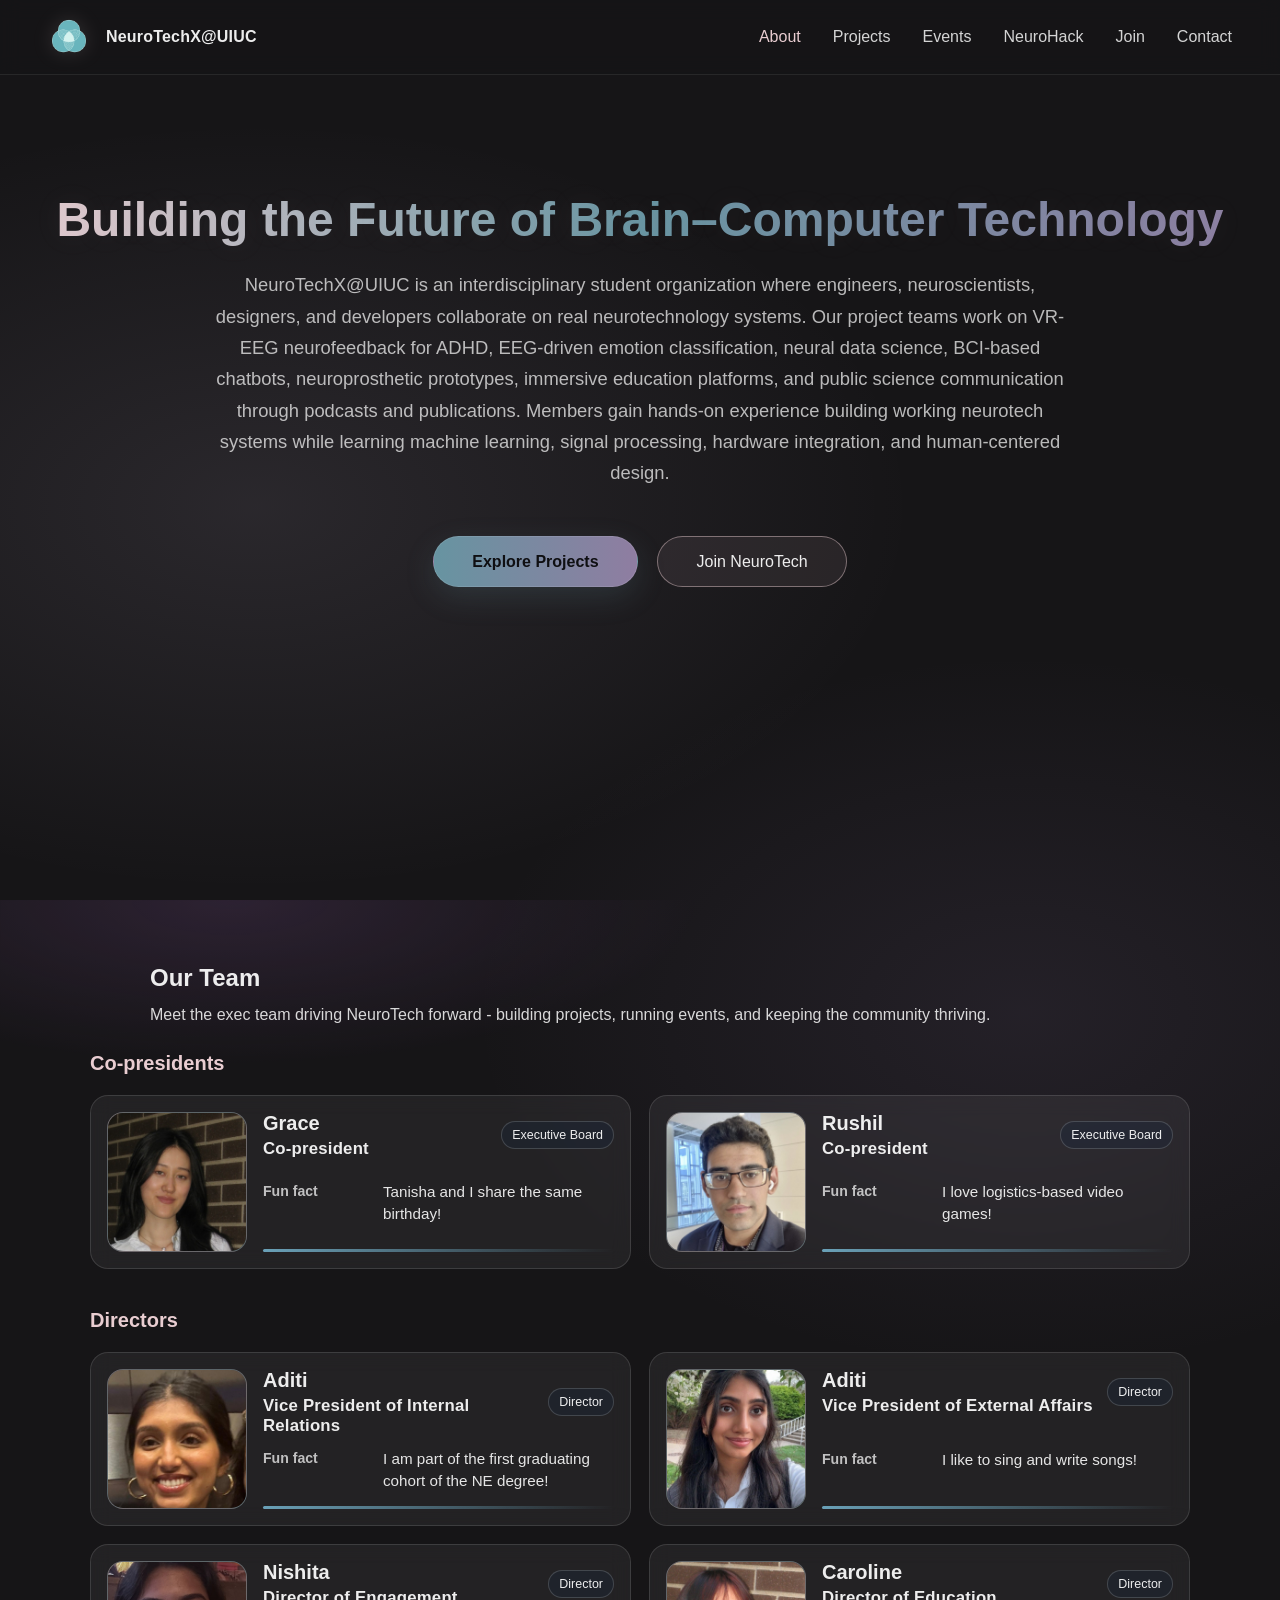
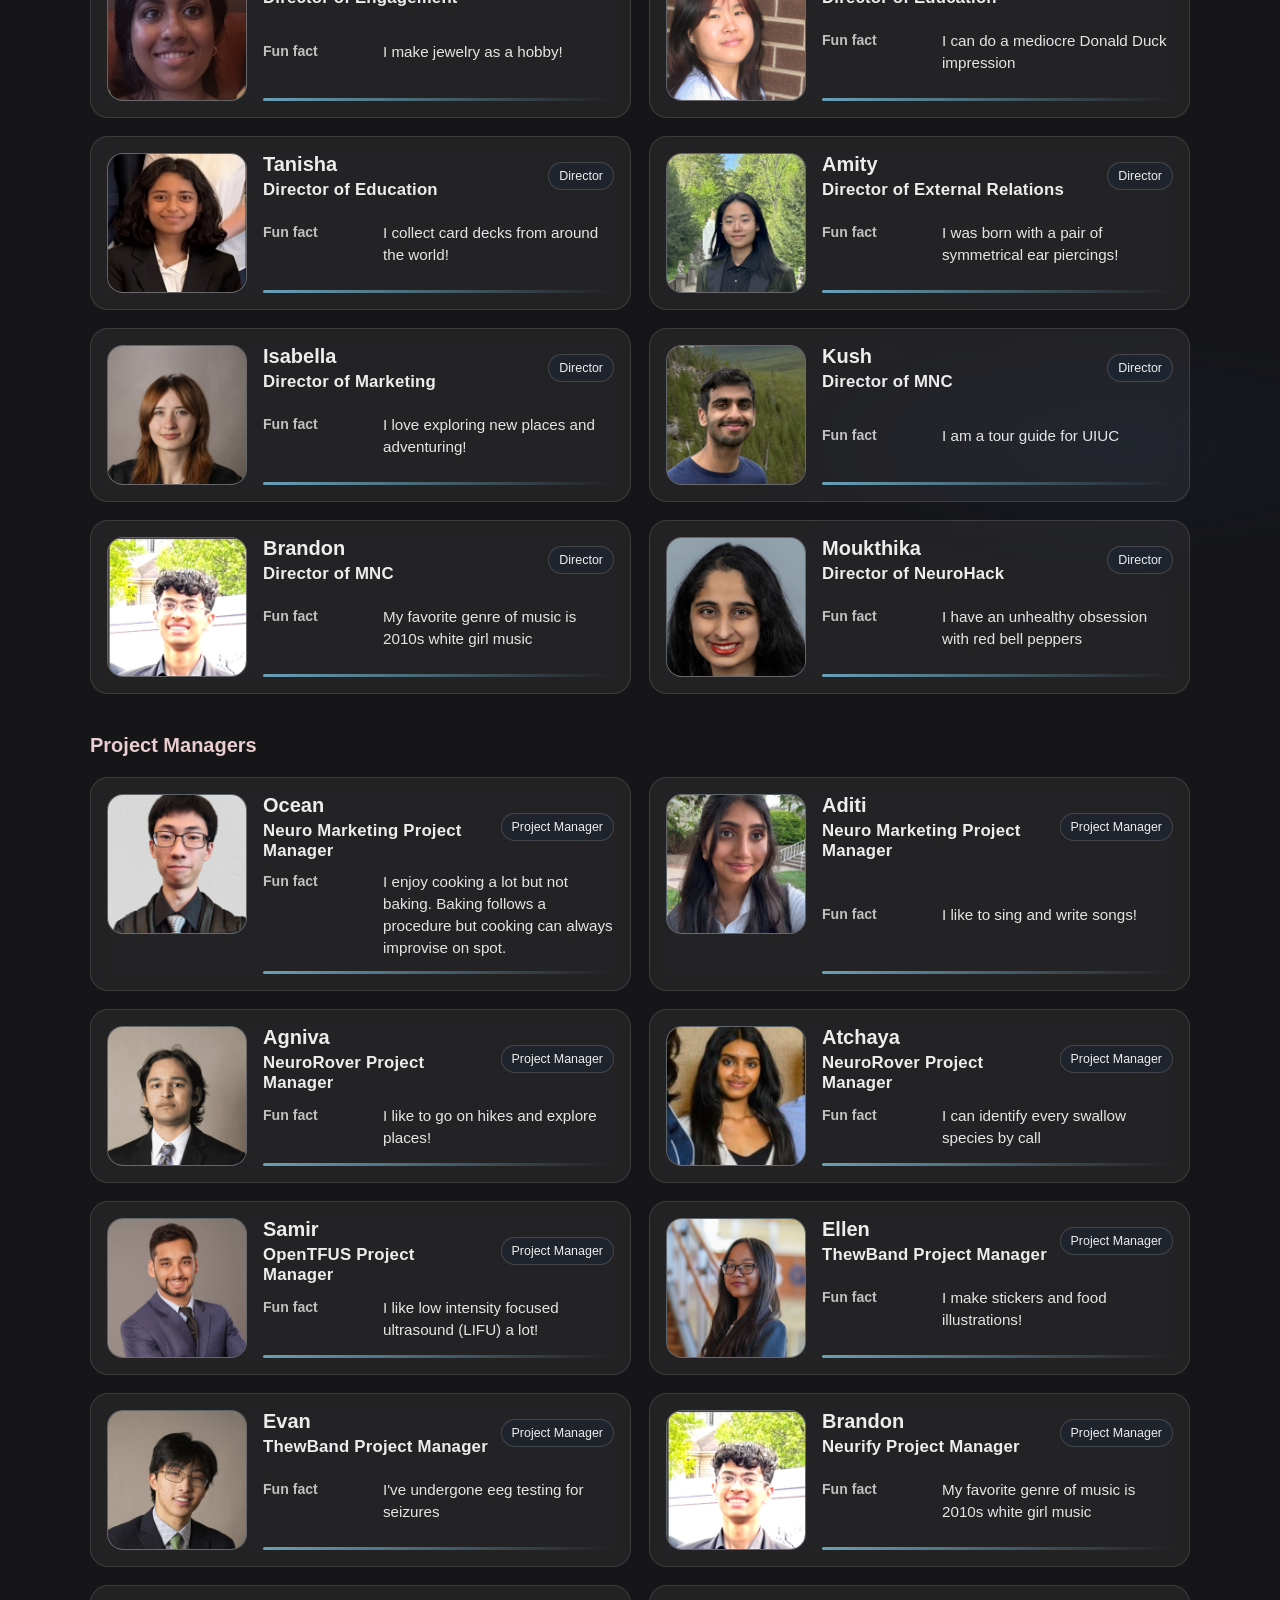
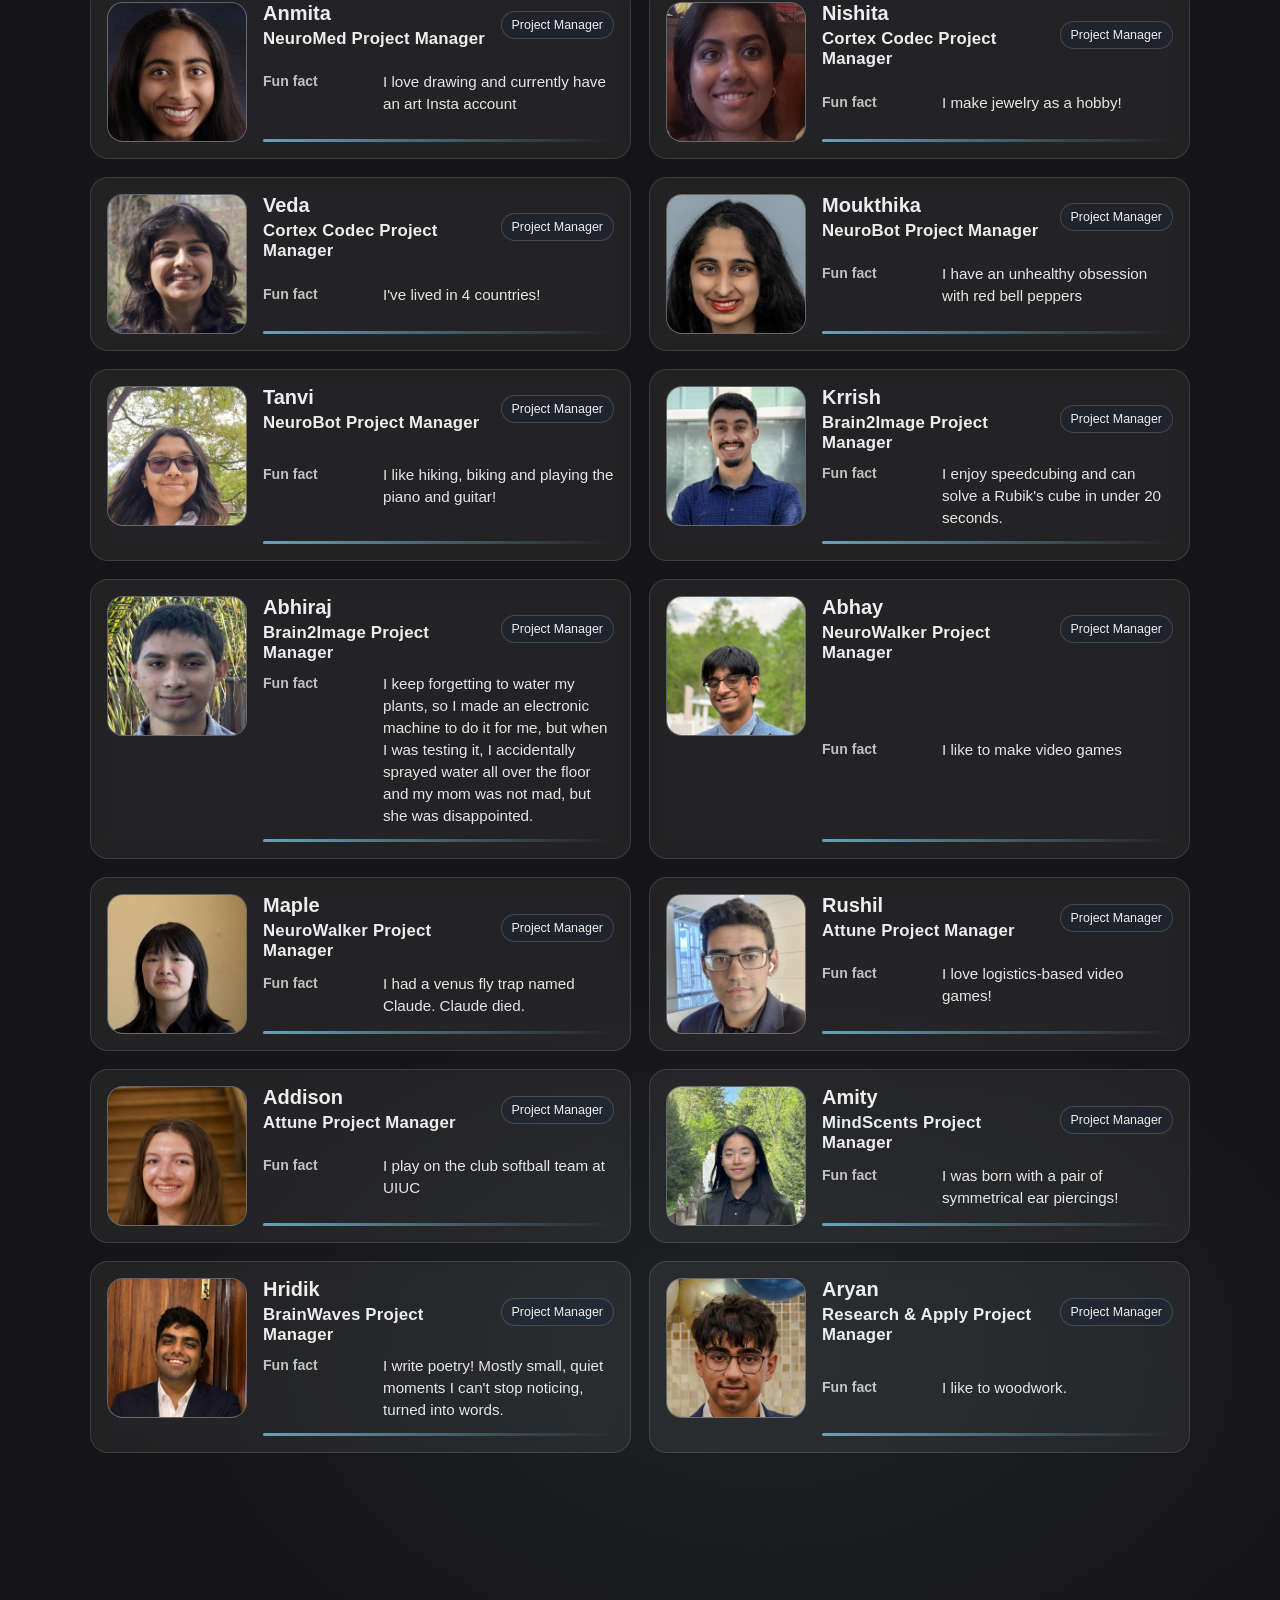
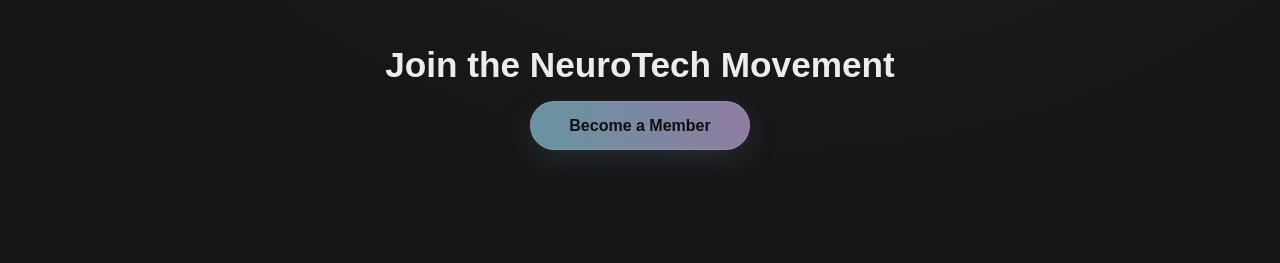
==== commit 90127d56: "finished front page" ====
--- a/index.html
+++ b/index.html
@@ -34,7 +34,7 @@
     <h1>Building the Future of Brain–Computer Technology</h1>
     <div class="who-text wide">
       <p>
-        NeuroTech @ UIUC is an interdisciplinary student organization where engineers, neuroscientists, designers, and
+        NeuroTechX@UIUC is an interdisciplinary student organization where engineers, neuroscientists, designers, and
         developers collaborate on real neurotechnology systems. Our project teams work on VR-EEG neurofeedback for ADHD,
         EEG-driven emotion classification, neural data science, BCI-based chatbots, neuroprosthetic prototypes, immersive
         education platforms, and public science communication through podcasts and publications. Members gain hands-on
@@ -254,7 +254,7 @@
           <div class="team-meta">
             <div class="meta-row">
               <span class="meta-label">Fun fact</span>
-              <span class="meta-value">I love cats!</span>
+              <span class="meta-value">I love exploring new places and adventuring!</span>
             </div>
           </div>
           <div class="team-accent-line"></div>
@@ -512,25 +512,29 @@
       </article>
 
       <article class="team-card">
-        <div class="team-photo team-photo--placeholder" aria-label="Krrish photo placeholder"><span>Krrish</span></div>
+        <div class="team-photo">
+          <img src="assets/team/krrish-ganesh.jpg" alt="Krrish Ganesh headshot">
+        </div>
         <div class="team-info">
           <div class="team-top">
             <div><p class="team-name">Krrish</p><h3 class="team-role">Brain2Image Project Manager</h3></div>
             <span class="team-badge">Project Manager</span>
           </div>
-          <div class="team-meta"><div class="meta-row"><span class="meta-label">Fun fact</span><span class="meta-value">Fun fact coming soon.</span></div></div>
-          <div class="team-accent-line"></div>
-        </div>
-      </article>
-
-      <article class="team-card">
-        <div class="team-photo team-photo--placeholder" aria-label="Abhiraj photo placeholder"><span>Abhiraj</span></div>
+          <div class="team-meta"><div class="meta-row"><span class="meta-label">Fun fact</span><span class="meta-value">I enjoy speedcubing and can solve a Rubik's cube in under 20 seconds.</span></div></div>
+          <div class="team-accent-line"></div>
+        </div>
+      </article>
+
+      <article class="team-card">
+        <div class="team-photo">
+          <img src="assets/team/abhiraj-bhashkar.jpg" alt="Abhiraj Bhashkar headshot">
+        </div>
         <div class="team-info">
           <div class="team-top">
             <div><p class="team-name">Abhiraj</p><h3 class="team-role">Brain2Image Project Manager</h3></div>
             <span class="team-badge">Project Manager</span>
           </div>
-          <div class="team-meta"><div class="meta-row"><span class="meta-label">Fun fact</span><span class="meta-value">Fun fact coming soon.</span></div></div>
+          <div class="team-meta"><div class="meta-row"><span class="meta-label">Fun fact</span><span class="meta-value">I keep forgetting to water my plants, so I made an electronic machine to do it for me, but when I was testing it, I accidentally sprayed water all over the floor and my mom was not mad, but she was disappointed.</span></div></div>
           <div class="team-accent-line"></div>
         </div>
       </article>
